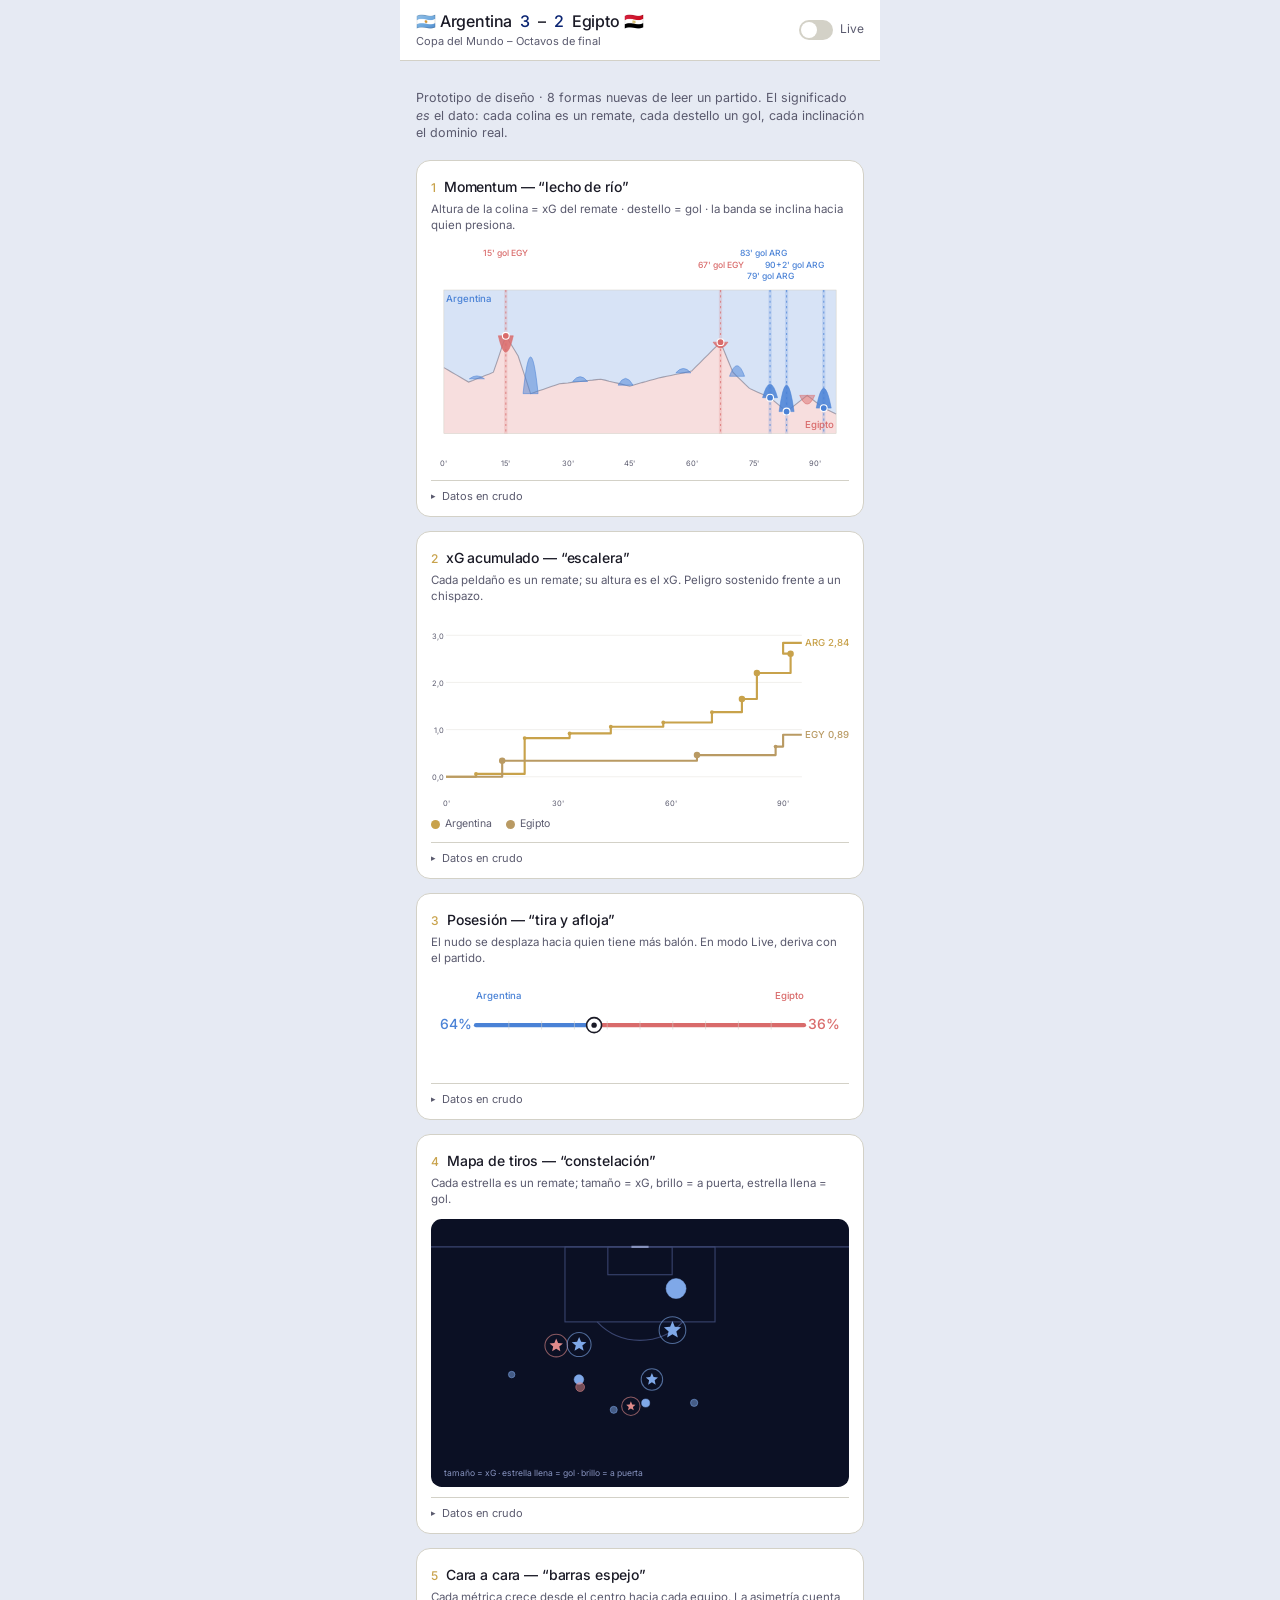
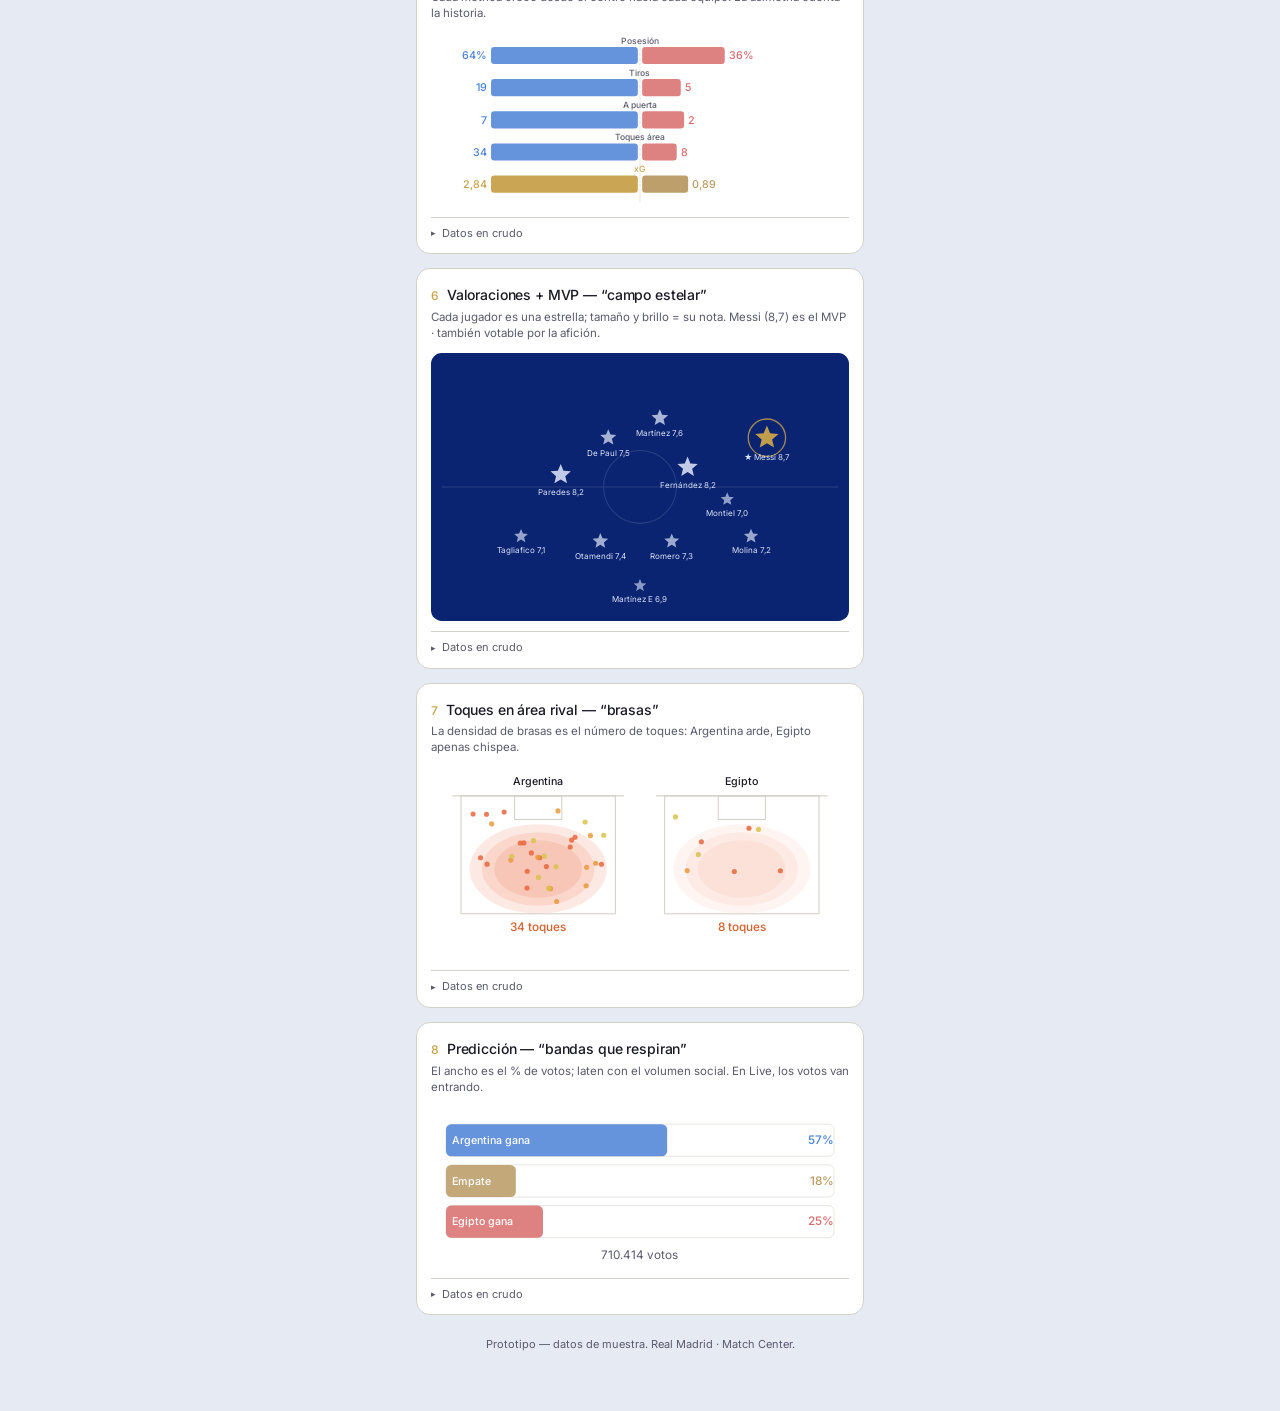
==== web/dataviz/index.html @ 9a07cca4 "Añade página de Data Visualizations del Match Center (prototipo) Nueva página autónoma (web/dataviz/" ====
<!DOCTYPE html>
<html lang="es">
<head>
<meta charset="UTF-8">
<meta name="viewport" content="width=device-width, initial-scale=1.0">
<title>Real Madrid · Match Center — Data Visualizations</title>

<!-- Clean geometric sans; falls back to the system stack if the font can't load.
     Two weights only (400 / 500) per the brand system. -->
<link rel="preconnect" href="https://fonts.googleapis.com">
<link rel="preconnect" href="https://fonts.gstatic.com" crossorigin>
<link href="https://fonts.googleapis.com/css2?family=Inter:wght@400;500&display=swap" rel="stylesheet">

<style>
/* ============================================================================
   BRAND SYSTEM  ·  Real Madrid Match Center — data-viz prototype
   Flat design: no gradients, no shadows, no glow. Hairline borders, whitespace.
   Every color also carries a size/position/label so color is never the only cue.
   ============================================================================ */
:root{
  /* --- club palette --- */
  --blue:      #0A2472;   /* primary club blue           */
  --gold:      #C8A24B;   /* gold accent                 */
  --gold-soft: #E0CFA0;   /* light gold / tan (away xG)  */

  /* home team = Argentina, standing in for "our team" (blue family) */
  --home:      #4A82D6;
  --home-soft: #7FA8E8;
  /* away team = Egypt (red family) */
  --away:      #D96B6B;
  --away-soft: #C94848;

  /* --- neutral surfaces (light) --- */
  --page:      #E6EAF3;
  --surface:   #EEF1F8;
  --surface-2: #FFFFFF;
  --border:    #D3D1C7;
  --ink:       #1A1A26;
  --muted:     #5A5A6E;

  --hair: 0.5px;                       /* hairline border weight */
  --radius: 14px;
  --font: 'Inter', -apple-system, BlinkMacSystemFont, 'Segoe UI', Roboto, Helvetica, Arial, sans-serif;
}

/* --- dark mode: keep the club-blue identity, invert surfaces --- */
@media (prefers-color-scheme: dark){
  :root{
    --page:      #070B18;
    --surface:   #0E1327;
    --surface-2: #141A30;
    --border:    #2A3252;
    --ink:       #EAECF4;
    --muted:     #9AA0B8;
    --home-soft: #7FA8E8;
    --away-soft: #E08A8A;
  }
}

*{ box-sizing:border-box; }
html,body{ margin:0; padding:0; }
body{
  background:var(--page);
  color:var(--ink);
  font-family:var(--font);
  font-weight:400;
  line-height:1.4;
  -webkit-font-smoothing:antialiased;
  text-rendering:optimizeLegibility;
}

/* Center the mobile column, cap width on desktop */
.wrap{
  max-width:480px;
  margin:0 auto;
  padding:0 0 48px;
  background:var(--page);
}

/* ---------------------------------------------------------------- header --- */
.appbar{
  position:sticky; top:0; z-index:50;
  background:var(--surface-2);
  border-bottom:var(--hair) solid var(--border);
  padding:10px 16px;
}
.appbar-row{ display:flex; align-items:center; justify-content:space-between; gap:12px; }
.score{
  font-weight:500; font-size:16px; letter-spacing:-0.01em;
  display:flex; align-items:center; gap:8px; white-space:nowrap;
}
.score .num{ color:var(--blue); }
@media (prefers-color-scheme: dark){ .score .num{ color:var(--home-soft); } }
.comp{ color:var(--muted); font-size:11px; margin-top:2px; }

/* Live toggle (tiny switch) */
.live{ display:flex; align-items:center; gap:7px; font-size:12px; color:var(--muted); cursor:pointer; user-select:none; }
.live input{ position:absolute; opacity:0; width:0; height:0; }
.switch{
  width:34px; height:20px; border-radius:20px;
  background:var(--border); position:relative; transition:background .18s ease; flex:0 0 auto;
}
.switch::after{
  content:""; position:absolute; top:2px; left:2px; width:16px; height:16px; border-radius:50%;
  background:var(--surface-2); transition:transform .18s ease;
}
.live input:checked + .switch{ background:var(--home); }
.live input:checked + .switch::after{ transform:translateX(14px); }
.live-dot{ width:6px; height:6px; border-radius:50%; background:var(--away-soft); opacity:0; transition:opacity .2s; }
body.is-live .live-dot{ opacity:1; animation:blink 1.1s steps(2,start) infinite; }
@keyframes blink{ 50%{ opacity:.25; } }

/* ----------------------------------------------------------------- cards --- */
.intro{ padding:16px 16px 4px; color:var(--muted); font-size:12.5px; }
.card{
  background:var(--surface-2);
  border:var(--hair) solid var(--border);
  border-radius:var(--radius);
  margin:14px 16px;
  padding:16px 14px 12px;
}
.card h2{
  font-size:14px; font-weight:500; margin:0; letter-spacing:-0.01em;
  display:flex; align-items:baseline; gap:8px;
}
.card h2 .idx{ color:var(--gold); font-weight:500; font-size:12px; }
.card .sub{ color:var(--muted); font-size:11.5px; margin:4px 0 12px; }
.card svg.viz{ display:block; width:100%; height:auto; }

/* raw-data disclosure */
details.raw{ margin-top:10px; border-top:var(--hair) solid var(--border); padding-top:8px; }
details.raw summary{
  cursor:pointer; font-size:11px; color:var(--muted); list-style:none; display:flex; align-items:center; gap:6px;
}
details.raw summary::-webkit-details-marker{ display:none; }
details.raw summary::before{ content:"▸"; font-size:9px; transition:transform .15s; }
details.raw[open] summary::before{ transform:rotate(90deg); }
details.raw table{ width:100%; border-collapse:collapse; margin-top:8px; font-size:11px; }
details.raw th, details.raw td{ text-align:left; padding:3px 6px; border-bottom:var(--hair) solid var(--border); }
details.raw th{ color:var(--muted); font-weight:500; }
details.raw td.n{ text-align:right; font-variant-numeric:tabular-nums; }

.legend{ display:flex; flex-wrap:wrap; gap:10px 14px; font-size:10.5px; color:var(--muted); margin-top:8px; }
.legend .k{ display:inline-flex; align-items:center; gap:5px; }
.dot{ width:9px; height:9px; border-radius:50%; display:inline-block; }
.foot{ text-align:center; color:var(--muted); font-size:11px; padding:8px 16px 0; }

/* svg text defaults */
text{ font-family:var(--font); }
</style>
</head>
<body>
<div class="wrap">

  <!-- ═══════════════════════════ STICKY HEADER ═══════════════════════════ -->
  <header class="appbar">
    <div class="appbar-row">
      <div>
        <div class="score">
          🇦🇷 Argentina <span class="num">3</span> – <span class="num">2</span> Egipto 🇪🇬
        </div>
        <div class="comp">Copa del Mundo – Octavos de final</div>
      </div>
      <label class="live" title="Simula el partido en directo">
        <span class="live-dot"></span>
        <input type="checkbox" id="liveToggle">
        <span class="switch"></span>
        Live
      </label>
    </div>
  </header>

  <p class="intro">
    Prototipo de diseño · 8 formas nuevas de leer un partido. El significado <em>es</em> el dato:
    cada colina es un remate, cada destello un gol, cada inclinación el dominio real.
  </p>

  <!-- The 8 cards are generated by JS so the raw-data tables stay in sync with the data. -->
  <main id="feed"></main>

  <p class="foot">Prototipo — datos de muestra. Real Madrid · Match Center.</p>
</div>

<script>
/* ============================================================================
   SAMPLE DATA — match Argentina 3–2 Egypt. Exact values from the brief.
   (This is a design prototype: nothing here is wired to a live feed.)
   ============================================================================ */
const MATCH = {
  home: { name: "Argentina", short: "ARG", color: "#4A82D6" },
  away: { name: "Egipto",    short: "EGY", color: "#D96B6B" },
  score: [3, 2],
  competition: "Copa del Mundo – Octavos de final",
  possession: [64, 36],
  shots: [19, 5],
  onTarget: [7, 2],
  boxTouches: [34, 8],
  xg: [2.84, 0.89],
  prediction: { home: 57, draw: 18, away: 25, totalVotes: 710414 },
  goals: [
    { min: 15, team: "away", xg: 0.34, scorer: "Yasser Ibrahim" },
    { min: 67, team: "away", xg: 0.12, scorer: "Mostafa Ziko" },
    { min: 79, team: "home", xg: 0.28, scorer: "Cristian Romero" },
    { min: 83, team: "home", xg: 0.55, scorer: "Lionel Messi" },
    { min: 92, team: "home", xg: 0.41, scorer: "Enzo Fernández" }
  ],
  shotsData: [
    { min: 8,  team: "home", xg: 0.06, onTarget: false, goal: false },
    { min: 15, team: "away", xg: 0.34, onTarget: true,  goal: true  },
    { min: 21, team: "home", xg: 0.76, onTarget: true,  goal: false }, // Messi missed penalty
    { min: 33, team: "home", xg: 0.10, onTarget: false, goal: false },
    { min: 44, team: "home", xg: 0.14, onTarget: true,  goal: false },
    { min: 58, team: "home", xg: 0.09, onTarget: false, goal: false },
    { min: 67, team: "away", xg: 0.12, onTarget: true,  goal: true  },
    { min: 71, team: "home", xg: 0.22, onTarget: true,  goal: false },
    { min: 79, team: "home", xg: 0.28, onTarget: true,  goal: true  },
    { min: 83, team: "home", xg: 0.55, onTarget: true,  goal: true  },
    { min: 88, team: "away", xg: 0.18, onTarget: false, goal: false },
    { min: 92, team: "home", xg: 0.41, onTarget: true,  goal: true  }
  ],
  lineup: [
    { name: "Messi",      rating: 8.7, x: 0.82, y: 0.30, motm: true },
    { name: "Fernández",  rating: 8.2, x: 0.62, y: 0.42 },
    { name: "Paredes",    rating: 8.2, x: 0.30, y: 0.45 },
    { name: "Martínez",   rating: 7.6, x: 0.55, y: 0.22 },
    { name: "De Paul",    rating: 7.5, x: 0.42, y: 0.30 },
    { name: "Otamendi",   rating: 7.4, x: 0.40, y: 0.72 },
    { name: "Molina",     rating: 7.2, x: 0.78, y: 0.70 },
    { name: "Tagliafico", rating: 7.1, x: 0.20, y: 0.70 },
    { name: "Romero",     rating: 7.3, x: 0.58, y: 0.72 },
    { name: "Montiel",    rating: 7.0, x: 0.72, y: 0.55 },
    { name: "Martínez E", rating: 6.9, x: 0.50, y: 0.90 }
  ]
};

/* Full-match end minute (incl. stoppage). 90+2' goal lives at 92. */
const T_END = 95;

/* ============================================================================
   TINY HELPERS
   ============================================================================ */
const SVGNS = "http://www.w3.org/2000/svg";
/** create an SVG element with attributes */
function el(tag, attrs = {}, kids = []){
  const n = document.createElementNS(SVGNS, tag);
  for (const k in attrs) if (attrs[k] != null) n.setAttribute(k, attrs[k]);
  (Array.isArray(kids) ? kids : [kids]).forEach(c => c && n.appendChild(typeof c === "string" ? document.createTextNode(c) : c));
  return n;
}
/** deterministic PRNG (mulberry32) so stippling / scatter is stable across renders */
function rng(seed){ return function(){ seed|=0; seed=seed+0x6D2B79F5|0; let t=Math.imul(seed^seed>>>15,1|seed); t=t+Math.imul(t^t>>>7,61|t)^t; return ((t^t>>>14)>>>0)/4294967296; }; }
const clamp = (v,a,b)=>Math.max(a,Math.min(b,v));
const lerp  = (a,b,t)=>a+(b-a)*t;
/** goal-minute label: 92 -> "90+2'" */
function minLabel(m){ return m>90 ? `90+${m-90}'` : `${m}'`; }
const fmtInt = n => n.toLocaleString('es-ES');
const es = n => String(n).replace('.', ','); // Spanish decimal comma

/** build a <details> raw-data block from rows [[label,value],...] or a full table */
function rawTable(cols, rows){
  const d = document.createElement('details'); d.className='raw';
  const s = document.createElement('summary'); s.textContent='Datos en crudo'; d.appendChild(s);
  const t = document.createElement('table');
  if (cols){
    const thead=document.createElement('thead'); const tr=document.createElement('tr');
    cols.forEach((c,i)=>{ const th=document.createElement('th'); th.textContent=c; if(i>0)th.style.textAlign='right'; tr.appendChild(th); });
    thead.appendChild(tr); t.appendChild(thead);
  }
  const tb=document.createElement('tbody');
  rows.forEach(r=>{ const tr=document.createElement('tr');
    r.forEach((cell,i)=>{ const td=document.createElement('td'); td.textContent=cell; if(i>0)td.className='n'; tr.appendChild(td); });
    tb.appendChild(tr);
  });
  t.appendChild(tb); d.appendChild(t); return d;
}

/** scaffold a card with title, subtitle, an SVG mount point, extras, and raw data */
function card(idx, title, subtitle){
  const c = document.createElement('section'); c.className='card';
  const h = document.createElement('h2');
  h.innerHTML = `<span class="idx">${idx}</span> ${title}`;
  const sub = document.createElement('div'); sub.className='sub'; sub.textContent = subtitle;
  c.appendChild(h); c.appendChild(sub);
  return c;
}
/* theme-aware ink for SVG text (resolved once at render) */
function css(v){ return getComputedStyle(document.documentElement).getPropertyValue(v).trim(); }

/* ============================================================================
   MOMENTUM MODEL — a per-minute momentum value in [-1,1].
   +1 = total home (ARG) dominance, -1 = total away (EGY) dominance.
   Control points are hand-authored to match the story of the events:
   ARG press early, EGY snatch a goal at 15', ARG win a pen (21') & surge late.
   The number IS the meaning: the frontier tilts by exactly this value.
   ============================================================================ */
const MOMENTUM = [
  [0,0.10],[6,0.35],[12,0.18],[15,-0.45],[18,-0.10],[21,0.55],[28,0.38],
  [38,0.30],[45,0.42],[52,0.28],[60,0.16],[67,-0.34],[70,0.18],[74,0.46],
  [79,0.62],[83,0.86],[88,0.58],[92,0.80],[95,0.90]
];
function momentumAt(m){
  if (m<=MOMENTUM[0][0]) return MOMENTUM[0][1];
  for (let i=1;i<MOMENTUM.length;i++){
    const [x1,y1]=MOMENTUM[i], [x0,y0]=MOMENTUM[i-1];
    if (m<=x1) return lerp(y0,y1,(m-x0)/(x1-x0));
  }
  return MOMENTUM[MOMENTUM.length-1][1];
}
/* Possession share (home %) over time — oscillates around the final 64%. */
function possHomeAt(m){ return clamp(58 + 6*Math.sin(m/13) + (m/95)*4, 30, 78); }

/* ============================================================================
   1 · MOMENTUM — "riverbed"  (HERO)
   A band over 90'. Central frontier tilts to the dominant team. Hills = shots
   (height ∝ xG). Goals = full-height flash + dashed line + label.
   `upto` clips the drawing for Live mode (progressive left→right reveal).
   ============================================================================ */
function vizMomentum(upto = T_END){
  const W=390, H=210, padL=12, padR=12, top=42, bot=176, mid=(top+bot)/2, amp=54;
  const x = m => padL + (m/T_END)*(W-padL-padR);
  const fy = m => mid + momentumAt(m)*amp;            // home + → frontier lower → more blue above

  const svg = el('svg',{class:'viz', viewBox:`0 0 ${W} ${H}`, role:'img',
    'aria-labelledby':'m1t m1d'});
  svg.appendChild(el('title',{id:'m1t'},'Momentum del partido tipo lecho de río'));
  svg.appendChild(el('desc',{id:'m1d'},'Banda de 90 minutos; la frontera central se inclina hacia el equipo que domina cada minuto, las colinas son remates y los destellos son goles.'));

  // sample the frontier every minute up to `upto`
  const step=1, pts=[];
  for (let m=0;m<=upto;m+=step) pts.push([x(m),fy(m)]);
  if (pts.length<2) pts.push([x(0),fy(0)]);
  const line = pts.map(p=>`${p[0].toFixed(1)},${p[1].toFixed(1)}`).join(' ');

  // blue (home) fills from top down to the frontier; red (away) from frontier to bottom
  svg.appendChild(el('polygon',{points:`${padL},${top} ${line} ${pts[pts.length-1][0]},${top}`,
    fill:MATCH.home.color, 'fill-opacity':0.22}));
  svg.appendChild(el('polygon',{points:`${padL},${bot} ${line} ${pts[pts.length-1][0]},${bot}`,
    fill:MATCH.away.color, 'fill-opacity':0.22}));
  // the frontier itself
  svg.appendChild(el('polyline',{points:line, fill:'none', stroke:css('--muted'),
    'stroke-width':1, 'stroke-opacity':0.5}));
  // band frame
  svg.appendChild(el('rect',{x:padL,y:top,width:W-padL-padR,height:bot-top,fill:'none',
    stroke:css('--border'),'stroke-width':0.5}));

  // hills = shots (height ∝ xG). Home rise up (blue), away dip down (red).
  MATCH.shotsData.forEach(s=>{
    if (s.min>upto) return;
    const cx=x(s.min), base=fy(s.min), h=s.xg*90, w=7;
    const up = s.team==='home';
    const tipY = up ? base-h : base+h;
    const col = up ? MATCH.home.color : MATCH.away.color;
    svg.appendChild(el('path',{d:`M ${cx-w} ${base} Q ${cx} ${tipY} ${cx+w} ${base} Z`,
      fill:col, 'fill-opacity':s.goal?0.85:0.5, stroke:col, 'stroke-width':0.5}));
  });

  // goals = full-height flash + dashed vertical line + marker + label
  MATCH.goals.forEach((g,i)=>{
    if (g.min>upto) return;
    const cx=x(g.min), col = g.team==='home'?MATCH.home.color:MATCH.away.color;
    const short = g.team==='home'?MATCH.home.short:MATCH.away.short;
    svg.appendChild(el('line',{x1:cx,y1:top,x2:cx,y2:bot,stroke:col,'stroke-width':1,
      'stroke-dasharray':'2 3','stroke-opacity':0.7}));
    svg.appendChild(el('rect',{x:cx-1.5,y:top,width:3,height:bot-top,fill:col,'fill-opacity':0.18}));
    svg.appendChild(el('circle',{cx,cy:fy(g.min),r:3.2,fill:col,stroke:css('--surface-2'),'stroke-width':1}));
    // stagger labels across 3 rows above the band so clustered goals don't collide
    const ly = 10 + (i%3)*11;
    const anchor = cx>W-70 ? 'end' : (cx<44?'start':'middle');
    svg.appendChild(el('text',{x:cx, y:ly, 'text-anchor':anchor, 'font-size':8,
      fill:col, 'font-weight':500}, `${minLabel(g.min)} gol ${short}`));
  });

  // team name anchors: blue top-left, red bottom-right
  svg.appendChild(el('text',{x:padL+2,y:top+11,'font-size':9,'font-weight':500,fill:MATCH.home.color},'Argentina'));
  svg.appendChild(el('text',{x:W-padR-2,y:bot-5,'text-anchor':'end','font-size':9,'font-weight':500,fill:MATCH.away.color},'Egipto'));
  // minute ticks
  [0,15,30,45,60,75,90].forEach(m=>{
    svg.appendChild(el('text',{x:x(m),y:H-4,'text-anchor':'middle','font-size':7,fill:css('--muted')},`${m}'`));
  });
  return svg;
}

/* ============================================================================
   2 · xG ACUMULADO — "staircase"
   Each shot raises a step ∝ its xG. One line per team. Ends at the official
   totals (2.84 / 0.89) — the representative shot list is a subset, so a final
   riser closes the gap to the true total, direct-labelled at the right end.
   ============================================================================ */
function vizStaircase(){
  const W=390,H=180,padL=14,padR=44,top=18,bot=150;
  const xgMax=3.0;
  const x=m=>padL+(m/T_END)*(W-padL-padR);
  const y=v=>bot-(v/xgMax)*(bot-top);

  const svg=el('svg',{class:'viz',viewBox:`0 0 ${W} ${H}`,role:'img','aria-labelledby':'m2t m2d'});
  svg.appendChild(el('title',{id:'m2t'},'xG acumulado por equipo'));
  svg.appendChild(el('desc',{id:'m2d'},'Gráfico de escalones: cada remate sube un peldaño proporcional a su xG hasta los totales finales.'));

  // gridlines
  [0,1,2,3].forEach(v=>{
    svg.appendChild(el('line',{x1:padL,y1:y(v),x2:W-padR,y2:y(v),stroke:css('--border'),'stroke-width':0.5,'stroke-opacity':0.6}));
    svg.appendChild(el('text',{x:padL-2,y:y(v)+3,'text-anchor':'end','font-size':7,fill:css('--muted')},es(v.toFixed(1))));
  });

  function build(team, color, total, labelShort){
    const shots=MATCH.shotsData.filter(s=>s.team===team).sort((a,b)=>a.min-b.min);
    let cum=0, d=`M ${x(0)} ${y(0)}`;
    shots.forEach(s=>{ d+=` L ${x(s.min)} ${y(cum)}`; cum+=s.xg; d+=` L ${x(s.min)} ${y(cum)}`; });
    // close the gap to the official total (remaining shots not in the sample)
    d+=` L ${x(90)} ${y(cum)}`;
    if (total>cum) d+=` L ${x(90)} ${y(total)}`;
    d+=` L ${x(T_END)} ${y(total)}`;
    svg.appendChild(el('path',{d,fill:'none',stroke:color,'stroke-width':2,'stroke-linejoin':'round'}));
    // shot dots
    let c2=0; shots.forEach(s=>{ c2+=s.xg; svg.appendChild(el('circle',{cx:x(s.min),cy:y(c2),r:s.goal?3:1.8,fill:color})); });
    // direct end label
    svg.appendChild(el('text',{x:W-padR+3,y:y(total)+3,'font-size':9,'font-weight':500,fill:color},
      `${labelShort} ${es(total.toFixed(2))}`));
  }
  build('home','#C8A24B',MATCH.xg[0],MATCH.home.short); // gold
  build('away','#B99A63',MATCH.xg[1],MATCH.away.short);            // tan / light gold

  [0,30,60,90].forEach(m=>svg.appendChild(el('text',{x:x(m),y:H-3,'text-anchor':'middle','font-size':7,fill:css('--muted')},`${m}'`)));
  return svg;
}

/* ============================================================================
   3 · POSESIÓN — "tug of war"
   One rope, one central knot. Knot fraction from the ARG (left) end = away% —
   so ARG's larger share pulls the knot toward ARG. `frac` overridable for Live.
   ============================================================================ */
function vizTug(frac){
  const W=390,H=88,padL=42,padR=42,y=44,L=padL,R=W-padR,len=R-L;
  const awayShare = frac!=null ? frac : MATCH.possession[1]/100; // knot pos from left
  const homePct = frac!=null ? Math.round((1-frac)*100) : MATCH.possession[0];
  const awayPct = 100-homePct;
  const kx = L + len*awayShare;

  const svg=el('svg',{class:'viz',viewBox:`0 0 ${W} ${H}`,role:'img','aria-labelledby':'m3t m3d'});
  svg.appendChild(el('title',{id:'m3t'},'Posesión tipo tira y afloja'));
  svg.appendChild(el('desc',{id:'m3d'},'Una cuerda con un nudo central; la posición del nudo codifica el reparto de posesión.'));

  // rope halves colored by team
  svg.appendChild(el('line',{x1:L,y1:y,x2:kx,y2:y,stroke:MATCH.home.color,'stroke-width':4,'stroke-linecap':'round'}));
  svg.appendChild(el('line',{x1:kx,y1:y,x2:R,y2:y,stroke:MATCH.away.color,'stroke-width':4,'stroke-linecap':'round'}));
  // ticks
  for(let i=1;i<10;i++){ const tx=L+len*i/10; svg.appendChild(el('line',{x1:tx,y1:y-4,x2:tx,y2:y+4,stroke:css('--border'),'stroke-width':0.5})); }
  // knot
  svg.appendChild(el('circle',{class:'knot',cx:kx,cy:y,r:7,fill:css('--surface-2'),stroke:css('--ink'),'stroke-width':1.5}));
  svg.appendChild(el('circle',{cx:kx,cy:y,r:2.5,fill:css('--ink')}));
  // end labels
  svg.appendChild(el('text',{x:L-4,y:y+4,'text-anchor':'end','font-size':13,'font-weight':500,fill:MATCH.home.color,class:'pctH'},`${homePct}%`));
  svg.appendChild(el('text',{x:R+4,y:y+4,'font-size':13,'font-weight':500,fill:MATCH.away.color,class:'pctA'},`${awayPct}%`));
  svg.appendChild(el('text',{x:L,y:20,'font-size':9,fill:MATCH.home.color,'font-weight':500},'Argentina'));
  svg.appendChild(el('text',{x:R,y:20,'text-anchor':'end','font-size':9,fill:MATCH.away.color,'font-weight':500},'Egipto'));
  return svg;
}

/* ============================================================================
   4 · MAPA DE TIROS — "constellation"
   Half-pitch dark field. Each shot = a star; size ∝ xG, opacity ∝ on-target,
   goal = filled bright star + ring. Two colors for two teams.
   NOTE: shotsData carries no pitch coords, so positions are synthesized
   deterministically — higher xG sits nearer the goal (assumption, see report).
   ============================================================================ */
function vizConstellation(){
  const W=390,H=250,cx=W/2,goalY=26;
  const field='#0B1024';
  const svg=el('svg',{class:'viz',viewBox:`0 0 ${W} ${H}`,role:'img','aria-labelledby':'m4t m4d'});
  svg.appendChild(el('title',{id:'m4t'},'Mapa de tiros tipo constelación'));
  svg.appendChild(el('desc',{id:'m4d'},'Tercio de ataque como campo oscuro; cada estrella es un remate, el tamaño es su xG y las estrellas llenas son goles.'));

  svg.appendChild(el('rect',{x:0,y:0,width:W,height:H,rx:10,fill:field}));
  // pitch markings (goal line, box, penalty arc)
  const mk={stroke:'#3A4570','stroke-width':1,fill:'none'};
  svg.appendChild(el('line',{x1:0,y1:goalY,x2:W,y2:goalY,...mk}));
  svg.appendChild(el('rect',{x:cx-70,y:goalY,width:140,height:70,...mk}));
  svg.appendChild(el('rect',{x:cx-30,y:goalY,width:60,height:26,...mk}));
  svg.appendChild(el('path',{d:`M ${cx-40} ${goalY+70} A 55 55 0 0 0 ${cx+40} ${goalY+70}`,...mk}));
  svg.appendChild(el('line',{x1:cx-8,y1:goalY,x2:cx+8,y2:goalY,stroke:'#8894C0','stroke-width':2})); // goal

  const r=rng(7);
  MATCH.shotsData.forEach(s=>{
    // higher xG → closer to goal & more central
    const dist = lerp(190,44, clamp(s.xg,0,0.8)/0.8);
    const ang  = (r()-0.5)*1.5;              // spread across the arc
    const px = clamp(cx + Math.sin(ang)*dist, 20, W-20);
    const py = clamp(goalY + Math.cos(ang)*dist*0.85 + 6, goalY+6, H-24);
    const col = s.team==='home'?'#7FA8E8':'#E08A8A';
    const size = 2.5 + s.xg*9;
    const op = s.onTarget?1:0.5;
    if (s.goal){
      svg.appendChild(el('circle',{cx:px,cy:py,r:size+5,fill:'none',stroke:col,'stroke-width':1,'stroke-opacity':0.6}));
      svg.appendChild(star(px,py,size+1,col,1));
    } else {
      svg.appendChild(el('circle',{cx:px,cy:py,r:size,fill:col,'fill-opacity':op,stroke:col,'stroke-width':0.5}));
    }
  });

  // legend (in-field)
  svg.appendChild(el('text',{x:12,y:H-10,'font-size':8,fill:'#8894C0'},'tamaño = xG · estrella llena = gol · brillo = a puerta'));
  return svg;
  function star(cx,cy,rad,fill,op){
    let d=''; for(let i=0;i<10;i++){ const rr=i%2?rad*0.45:rad; const a=Math.PI/5*i-Math.PI/2; d+=(i?'L':'M')+(cx+Math.cos(a)*rr).toFixed(1)+' '+(cy+Math.sin(a)*rr).toFixed(1)+' '; }
    return el('path',{d:d+'Z',fill,'fill-opacity':op});
  }
}

/* ============================================================================
   5 · CARA A CARA — "mirror bars"  (ANCHOR)
   Central axis; each metric grows from the center to each side. Bars scaled by
   the row max so the asymmetry alone tells the story; numbers direct-labelled.
   xG row highlighted in gold.
   ============================================================================ */
function vizMirror(){
  const rows=[
    {label:'Posesión',   h:MATCH.possession[0], a:MATCH.possession[1], suf:'%'},
    {label:'Tiros',      h:MATCH.shots[0],      a:MATCH.shots[1]},
    {label:'A puerta',   h:MATCH.onTarget[0],   a:MATCH.onTarget[1]},
    {label:'Toques área',h:MATCH.boxTouches[0], a:MATCH.boxTouches[1]},
    {label:'xG',         h:MATCH.xg[0],         a:MATCH.xg[1], gold:true, dec:true},
  ];
  const W=390,rowH=30,padT=6,H=padT+rows.length*rowH+6,cx=W/2,maxBar=(W/2)-58,gap=2;
  const svg=el('svg',{class:'viz',viewBox:`0 0 ${W} ${H}`,role:'img','aria-labelledby':'m5t m5d'});
  svg.appendChild(el('title',{id:'m5t'},'Estadísticas cara a cara en barras espejo'));
  svg.appendChild(el('desc',{id:'m5d'},'Eje central; cada métrica crece hacia el lado de cada equipo, con los números etiquetados en cada extremo.'));

  rows.forEach((row,i)=>{
    const yc=padT+i*rowH+rowH/2;
    const max=Math.max(row.h,row.a);
    const hw=(row.h/max)*maxBar, aw=(row.a/max)*maxBar;
    const hCol=row.gold?'#C8A24B':MATCH.home.color;
    const aCol=row.gold?'#B99A63':MATCH.away.color;
    // bars
    svg.appendChild(el('rect',{x:cx-gap-hw,y:yc-8,width:hw,height:16,rx:3,fill:hCol,'fill-opacity':row.gold?0.95:0.85}));
    svg.appendChild(el('rect',{x:cx+gap,y:yc-8,width:aw,height:16,rx:3,fill:aCol,'fill-opacity':row.gold?0.95:0.85}));
    // metric label centered above axis
    svg.appendChild(el('text',{x:cx,y:yc-11,'text-anchor':'middle','font-size':8,fill:row.gold?'#C8A24B':css('--muted'),'font-weight':500},row.label));
    // value labels at bar ends
    const hv=row.dec?es(row.h.toFixed(2)):row.h+(row.suf||'');
    const av=row.dec?es(row.a.toFixed(2)):row.a+(row.suf||'');
    svg.appendChild(el('text',{x:cx-gap-hw-4,y:yc+3.5,'text-anchor':'end','font-size':10,'font-weight':500,fill:hCol},hv));
    svg.appendChild(el('text',{x:cx+gap+aw+4,y:yc+3.5,'font-size':10,'font-weight':500,fill:aCol},av));
  });
  // central axis
  svg.appendChild(el('line',{x1:cx,y1:padT,x2:cx,y2:H-4,stroke:css('--border'),'stroke-width':0.5}));
  return svg;
}

/* ============================================================================
   6 · VALORACIONES + MOTM — "starfield"
   Club-blue pitch (halfway line + centre circle). Starting XI at formation
   coords; star size/brightness ∝ rating. MOTM = biggest, brightest star + ring + ★.
   Coord assumption: x=0..1 left→right, y=0 attack (top) → 1 own goal (bottom).
   Tap a star → console.log (stub for "open player detail").
   ============================================================================ */
function vizStarfield(){
  const W=390,H=250,pad=10,field='#0A2472';
  const px=v=>pad+v*(W-2*pad);
  const py=v=>pad+v*(H-2*pad);
  const svg=el('svg',{class:'viz',viewBox:`0 0 ${W} ${H}`,role:'img','aria-labelledby':'m6t m6d'});
  svg.appendChild(el('title',{id:'m6t'},'Valoraciones de jugadores tipo campo estelar'));
  svg.appendChild(el('desc',{id:'m6d'},'Campo azul con el once inicial; cada jugador es una estrella cuyo tamaño y brillo son su nota. El MVP es la estrella mayor con anillo.'));

  svg.appendChild(el('rect',{x:0,y:0,width:W,height:H,rx:10,fill:field}));
  svg.appendChild(el('line',{x1:pad,y1:H/2,x2:W-pad,y2:H/2,stroke:'#2A3F82','stroke-width':1}));
  svg.appendChild(el('circle',{cx:W/2,cy:H/2,r:34,fill:'none',stroke:'#2A3F82','stroke-width':1}));

  MATCH.lineup.forEach(p=>{
    const x=px(p.x), y=py(p.y);
    const t=clamp((p.rating-6.5)/2.4,0,1);       // 6.5→8.9 mapped to 0..1
    const size=5+t*7, op=0.55+t*0.45;
    const col=p.motm?'#C8A24B':'#DCE4F7';
    const g=el('g',{style:'cursor:pointer'});
    g.addEventListener('click',()=>console.log('open player detail:',p.name,p.rating));
    if(p.motm) g.appendChild(el('circle',{cx:x,cy:y,r:size+6,fill:'none',stroke:'#C8A24B','stroke-width':1.2,'stroke-opacity':0.8}));
    g.appendChild(star(x,y,size,col,op));
    // label: surname + rating
    g.appendChild(el('text',{x,y:y+size+9,'text-anchor':'middle','font-size':7.5,fill:'#DCE4F7'},
      `${p.motm?'★ ':''}${p.name} ${es(p.rating.toFixed(1))}`));
    svg.appendChild(g);
  });
  return svg;
  function star(cx,cy,rad,fill,op){
    let d=''; for(let i=0;i<10;i++){ const rr=i%2?rad*0.45:rad; const a=Math.PI/5*i-Math.PI/2; d+=(i?'L':'M')+(cx+Math.cos(a)*rr).toFixed(1)+' '+(cy+Math.sin(a)*rr).toFixed(1)+' '; }
    return el('path',{d:d+'Z',fill,'fill-opacity':op});
  }
}

/* ============================================================================
   7 · TOQUES EN ÁREA RIVAL — "embers / heat"
   Two penalty boxes side by side. Touch count = density of stippled warm dots
   (+ soft warm blobs for the hot one). ARG 34 = glowing, EGY 8 = sparse.
   Not a raster blur — real dots, one cluster per count band.
   ============================================================================ */
function vizEmbers(){
  const W=390,H=180;
  const svg=el('svg',{class:'viz',viewBox:`0 0 ${W} ${H}`,role:'img','aria-labelledby':'m7t m7d'});
  svg.appendChild(el('title',{id:'m7t'},'Toques en el área rival tipo brasas'));
  svg.appendChild(el('desc',{id:'m7d'},'Dos áreas de penalti; la densidad de puntos cálidos codifica los toques: Argentina caliente, Egipto disperso.'));

  drawBox(20,'Argentina',MATCH.boxTouches[0],11);
  drawBox(210,'Egipto',MATCH.boxTouches[1],22);
  return svg;

  function drawBox(ox,label,count,seed){
    const bw=160,bh=110,oy=26;
    const g=el('g');
    // glow underlay ∝ count (layered translucent warm shapes — not a blur filter)
    const heat=clamp(count/34,0,1);
    for(let i=0;i<3;i++){
      g.appendChild(el('ellipse',{cx:ox+bw/2,cy:oy+bh*0.62,rx:bw*0.4*(1-i*0.18),ry:bh*0.38*(1-i*0.18),
        fill:'#E8663C','fill-opacity':(0.05+0.09*heat)}));
    }
    // penalty box outline
    const mk={fill:'none',stroke:css('--border'),'stroke-width':1};
    g.appendChild(el('line',{x1:ox,y1:oy,x2:ox+bw,y2:oy,...mk}));                 // goal line
    g.appendChild(el('rect',{x:ox+8,y:oy,width:bw-16,height:bh,...mk}));
    g.appendChild(el('rect',{x:ox+bw/2-22,y:oy,width:44,height:22,...mk}));
    // stippled touches — density IS the count
    const r=rng(seed);
    for(let i=0;i<count;i++){
      const rx=ox+16+r()*(bw-32);
      const ry=oy+10+r()*(bh-20);
      const t=r();
      const col = t>0.55?'#E8663C':(t>0.25?'#E89A3C':'#D9C24B');
      g.appendChild(el('circle',{cx:rx,cy:ry,r:2.4,fill:col,'fill-opacity':0.85}));
    }
    g.appendChild(el('text',{x:ox+bw/2,y:16,'text-anchor':'middle','font-size':10,'font-weight':500,fill:css('--ink')},label));
    g.appendChild(el('text',{x:ox+bw/2,y:oy+bh+16,'text-anchor':'middle','font-size':11,'font-weight':500,fill:'#D2622F'},`${count} toques`));
    svg.appendChild(g);
  }
}

/* ============================================================================
   8 · PREDICCIÓN / ENCUESTA — "breathing bands"
   Three bands (ARG 57 / Empate 18 / EGY 25). Widths ∝ %. Bands "breathe"
   (CSS pulse) to convey live social volume. Live mode nudges the % + vote count.
   ============================================================================ */
let PRED = {...MATCH.prediction};
function vizBreathing(){
  const W=390,H=150,pad=14,barW=W-2*pad,y0=16,bh=30,gap=8;
  const bands=[
    {k:'home', label:`${MATCH.home.name} gana`, col:MATCH.home.color},
    {k:'draw', label:'Empate', col:'#B99A63'},
    {k:'away', label:`${MATCH.away.name} gana`, col:MATCH.away.color},
  ];
  const svg=el('svg',{class:'viz',viewBox:`0 0 ${W} ${H}`,role:'img','aria-labelledby':'m8t m8d',id:'breathSvg'});
  svg.appendChild(el('title',{id:'m8t'},'Predicción de la afición en bandas que respiran'));
  svg.appendChild(el('desc',{id:'m8d'},'Tres bandas cuyo ancho es el porcentaje de votos; laten suavemente para transmitir el volumen social en directo.'));

  bands.forEach((b,i)=>{
    const y=y0+i*(bh+gap);
    const w=(PRED[b.k]/100)*barW;
    const rect=el('rect',{x:pad,y,width:w,height:bh,rx:5,fill:b.col,'fill-opacity':0.85,
      class:'breathe', 'data-k':b.k, style:`animation-delay:${i*0.4}s;transform-origin:${pad}px ${y+bh/2}px`});
    svg.appendChild(el('rect',{x:pad,y,width:barW,height:bh,rx:5,fill:'none',stroke:css('--border'),'stroke-width':0.5}));
    svg.appendChild(rect);
    svg.appendChild(el('text',{x:pad+6,y:y+bh/2+3.5,'font-size':10,'font-weight':500,fill:'#fff'},b.label));
    svg.appendChild(el('text',{x:pad+barW,y:y+bh/2+3.5,'text-anchor':'end','font-size':11,'font-weight':500,fill:b.col,class:'pctLbl','data-k':b.k},`${PRED[b.k]}%`));
  });
  // pulsing total-votes number
  svg.appendChild(el('text',{x:W/2,y:H-8,'text-anchor':'middle','font-size':11,fill:css('--muted'),id:'voteCount',class:'breathe'},
    `${fmtInt(PRED.totalVotes)} votos`));
  return svg;
}

/* ============================================================================
   BUILD THE FEED
   ============================================================================ */
const feed=document.getElementById('feed');
const cards={}; // keep references for Live-mode re-render

function mount(idx,title,sub,vizFn,rawFn,extras){
  const c=card(idx,title,sub);
  const holder=document.createElement('div'); holder.dataset.viz=idx;
  holder.appendChild(vizFn());
  c.appendChild(holder);
  if(extras) c.appendChild(extras);
  c.appendChild(rawFn());
  feed.appendChild(c);
  cards[idx]={holder,vizFn};
  return holder;
}

/* legend helper */
function legend(items){
  const d=document.createElement('div'); d.className='legend';
  items.forEach(([col,txt])=>{ const k=document.createElement('span'); k.className='k';
    const dot=document.createElement('span'); dot.className='dot'; dot.style.background=col;
    k.appendChild(dot); k.appendChild(document.createTextNode(txt)); d.appendChild(k); });
  return d;
}

// 1 — Momentum (hero)
mount('1','Momentum — “lecho de río”',
  'Altura de la colina = xG del remate · destello = gol · la banda se inclina hacia quien presiona.',
  ()=>vizMomentum(),
  ()=>rawTable(['Min','Equipo','xG','A puerta','Gol'],
    MATCH.shotsData.map(s=>[minLabel(s.min),s.team==='home'?'ARG':'EGY',es(s.xg.toFixed(2)),s.onTarget?'sí':'no',s.goal?'sí':'no'])));

// 2 — xG staircase
mount('2','xG acumulado — “escalera”',
  'Cada peldaño es un remate; su altura es el xG. Peligro sostenido frente a un chispazo.',
  ()=>vizStaircase(),
  ()=>rawTable(['Equipo','xG total'],[['Argentina',es(MATCH.xg[0].toFixed(2))],['Egipto',es(MATCH.xg[1].toFixed(2))]]),
  legend([['#C8A24B','Argentina'],['#B99A63','Egipto']]));

// 3 — Possession tug of war
mount('3','Posesión — “tira y afloja”',
  'El nudo se desplaza hacia quien tiene más balón. En modo Live, deriva con el partido.',
  ()=>vizTug(),
  ()=>rawTable(['Equipo','Posesión'],[['Argentina',MATCH.possession[0]+'%'],['Egipto',MATCH.possession[1]+'%']]));

// 4 — Constellation shot map
mount('4','Mapa de tiros — “constelación”',
  'Cada estrella es un remate; tamaño = xG, brillo = a puerta, estrella llena = gol.',
  ()=>vizConstellation(),
  ()=>rawTable(['Min','Equipo','xG','A puerta','Gol'],
    MATCH.shotsData.map(s=>[minLabel(s.min),s.team==='home'?'ARG':'EGY',es(s.xg.toFixed(2)),s.onTarget?'sí':'no',s.goal?'sí':'no'])));

// 5 — Mirror bars (anchor)
mount('5','Cara a cara — “barras espejo”',
  'Cada métrica crece desde el centro hacia cada equipo. La asimetría cuenta la historia.',
  ()=>vizMirror(),
  ()=>rawTable(['Métrica','ARG','EGY'],[
    ['Posesión',MATCH.possession[0]+'%',MATCH.possession[1]+'%'],
    ['Tiros',MATCH.shots[0],MATCH.shots[1]],
    ['A puerta',MATCH.onTarget[0],MATCH.onTarget[1]],
    ['Toques área rival',MATCH.boxTouches[0],MATCH.boxTouches[1]],
    ['xG',es(MATCH.xg[0].toFixed(2)),es(MATCH.xg[1].toFixed(2))],
  ]));

// 6 — Starfield ratings + MOTM
mount('6','Valoraciones + MVP — “campo estelar”',
  'Cada jugador es una estrella; tamaño y brillo = su nota. Messi (8,7) es el MVP · también votable por la afición.',
  ()=>vizStarfield(),
  ()=>rawTable(['Jugador','Nota'],MATCH.lineup.slice().sort((a,b)=>b.rating-a.rating).map(p=>[p.name+(p.motm?' ★':''),es(p.rating.toFixed(1))])));

// 7 — Embers heat
mount('7','Toques en área rival — “brasas”',
  'La densidad de brasas es el número de toques: Argentina arde, Egipto apenas chispea.',
  ()=>vizEmbers(),
  ()=>rawTable(['Equipo','Toques en área rival'],[['Argentina',MATCH.boxTouches[0]],['Egipto',MATCH.boxTouches[1]]]));

// 8 — Breathing prediction
mount('8','Predicción — “bandas que respiran”',
  'El ancho es el % de votos; laten con el volumen social. En Live, los votos van entrando.',
  ()=>vizBreathing(),
  ()=>rawTable(['Resultado','Votos'],[
    ['Argentina gana',MATCH.prediction.home+'%'],
    ['Empate',MATCH.prediction.draw+'%'],
    ['Egipto gana',MATCH.prediction.away+'%'],
    ['Total votos',fmtInt(MATCH.prediction.totalVotes)],
  ]));

/* ============================================================================
   LIVE MODE — steps a clock through the timeline and re-renders the
   time-based visualizations: #1 momentum, #3 possession, #8 prediction.
   A gentle CSS "breathe" runs on #8 regardless of Live.
   ============================================================================ */
const liveToggle=document.getElementById('liveToggle');
let timer=null, liveMin=0, voteTick=0;

function reRender(idx, viz){ const h=cards[idx].holder; h.innerHTML=''; h.appendChild(viz); }

function liveStep(){
  liveMin += 1;
  if (liveMin>T_END){ liveMin=0; } // loop the match

  // #1 momentum — progressive left→right reveal
  reRender('1', vizMomentum(liveMin));

  // #3 possession — knot drifts with time
  reRender('3', vizTug(1 - possHomeAt(liveMin)/100));

  // #8 prediction — nudge percentages slightly + tick up the vote count
  voteTick++;
  const dh = Math.round(2*Math.sin(voteTick/9));
  const da = Math.round(1.5*Math.sin(voteTick/7+1));
  PRED.home = clamp(MATCH.prediction.home+dh,50,63);
  PRED.away = clamp(MATCH.prediction.away+da,20,30);
  PRED.draw = 100-PRED.home-PRED.away;
  PRED.totalVotes = MATCH.prediction.totalVotes + voteTick*137;
  reRender('8', vizBreathing());
}

liveToggle.addEventListener('change',()=>{
  if (liveToggle.checked){
    document.body.classList.add('is-live');
    liveMin=0; voteTick=0;
    timer=setInterval(liveStep, 120); // ~ steps a minute every 120ms
  } else {
    document.body.classList.remove('is-live');
    clearInterval(timer); timer=null;
    // reset to full static state
    liveMin=T_END; PRED={...MATCH.prediction};
    reRender('1', vizMomentum());
    reRender('3', vizTug());
    reRender('8', vizBreathing());
  }
});
</script>

<style>
/* breathing pulse for #8 (always on) — scale + opacity tied to social volume */
.breathe{ animation:breathe 3.4s ease-in-out infinite; }
@keyframes breathe{ 0%,100%{ transform:scale(1); opacity:.85; } 50%{ transform:scale(1.012); opacity:1; } }
#voteCount{ animation:breatheText 3.4s ease-in-out infinite; }
@keyframes breatheText{ 0%,100%{ opacity:.6; } 50%{ opacity:1; } }
</style>
</body>
</html>
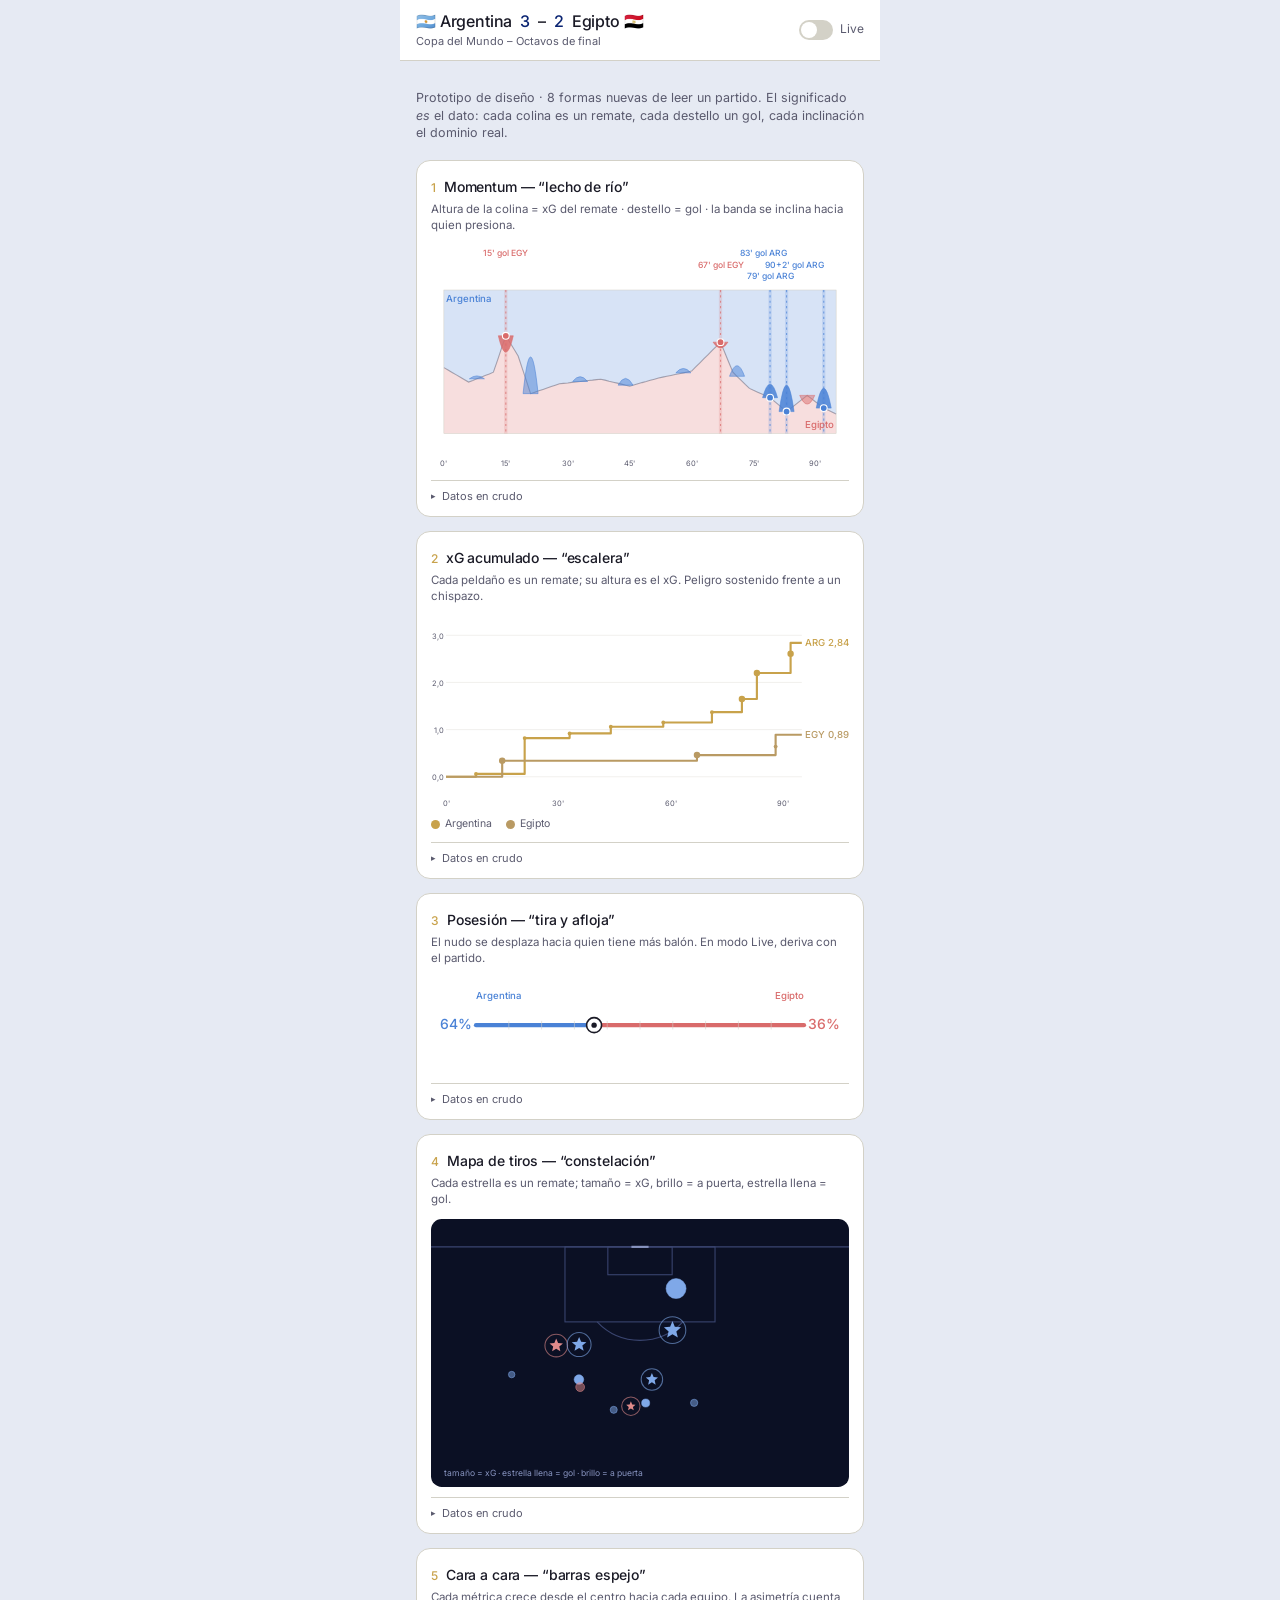
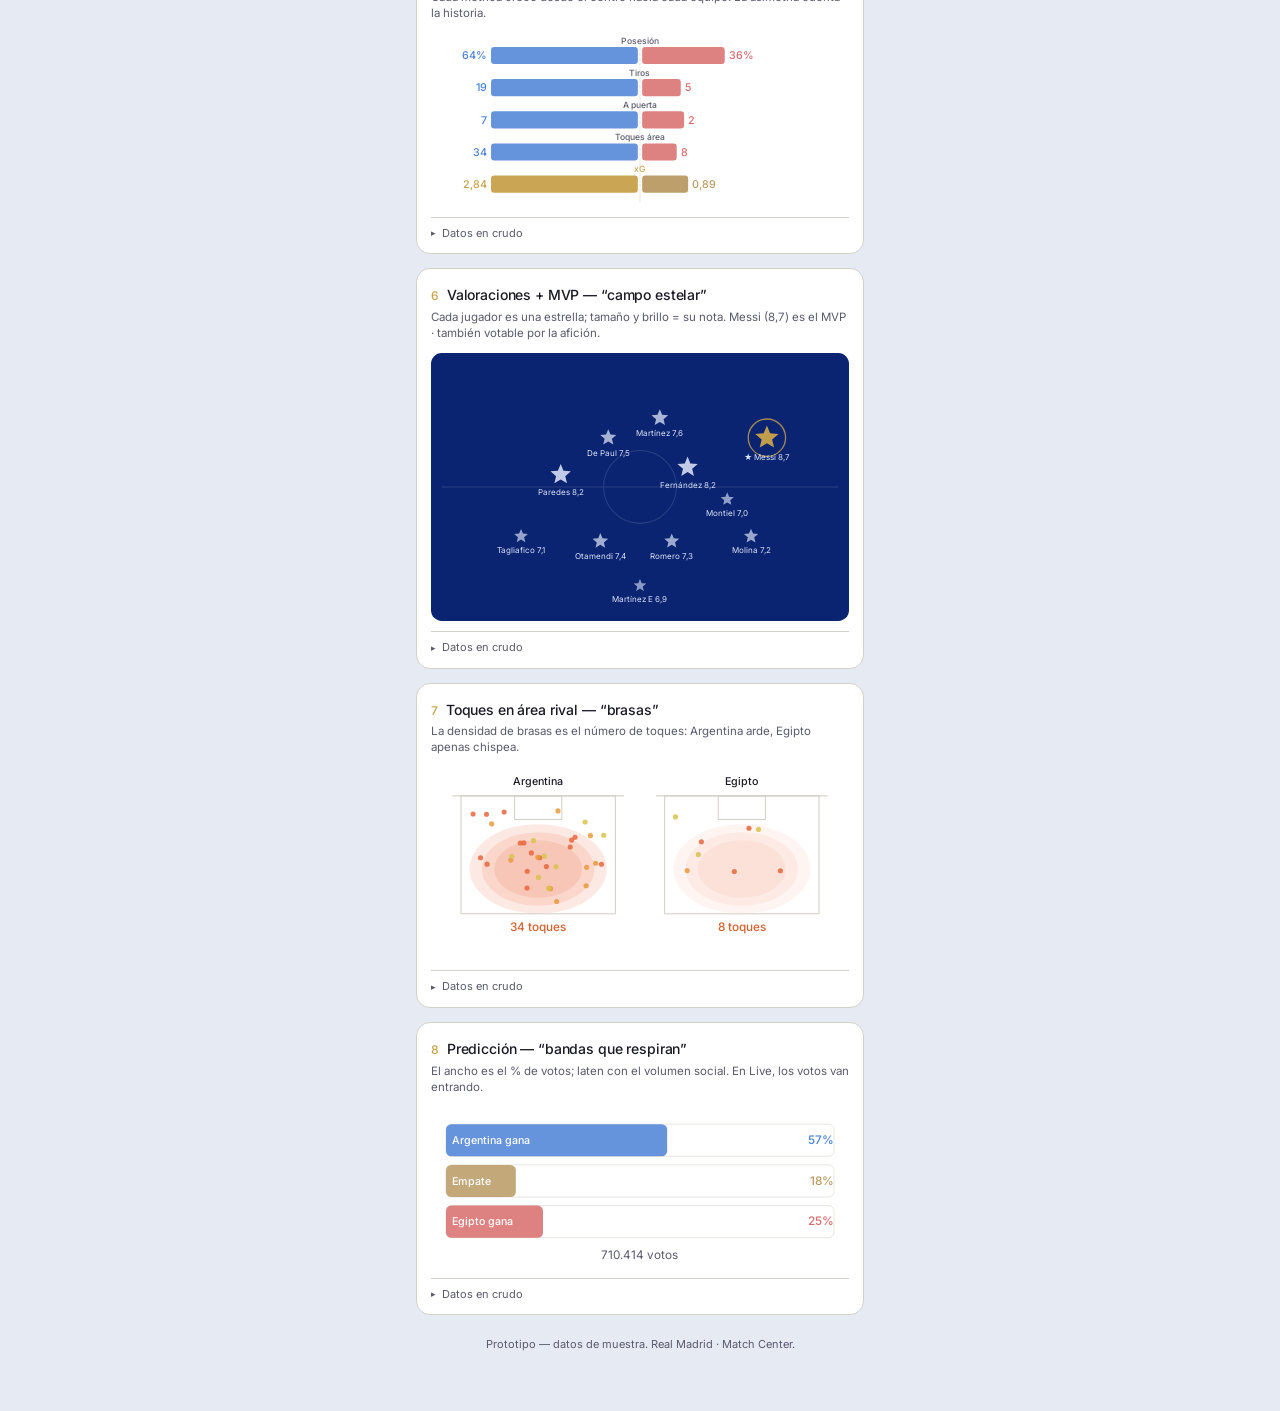
==== commit 72514fe7: "Escalera xG: cierra el hueco al total en el último minuto graficado Antes el escalón que cerraba la " ====
--- a/web/dataviz/index.html
+++ b/web/dataviz/index.html
@@ -406,9 +406,11 @@
     const shots=MATCH.shotsData.filter(s=>s.team===team).sort((a,b)=>a.min-b.min);
     let cum=0, d=`M ${x(0)} ${y(0)}`;
     shots.forEach(s=>{ d+=` L ${x(s.min)} ${y(cum)}`; cum+=s.xg; d+=` L ${x(s.min)} ${y(cum)}`; });
-    // close the gap to the official total (remaining shots not in the sample)
-    d+=` L ${x(90)} ${y(cum)}`;
-    if (total>cum) d+=` L ${x(90)} ${y(total)}`;
+    // Close the gap to the official total (remaining shots not in the sample) at the
+    // LAST plotted minute so the path stays monotonic in x — a stoppage-time shot
+    // (e.g. ARG at 92') must never make the staircase backtrack to an earlier minute.
+    const lastMin = shots.length ? shots[shots.length-1].min : 0;
+    if (total>cum) d+=` L ${x(lastMin)} ${y(total)}`;
     d+=` L ${x(T_END)} ${y(total)}`;
     svg.appendChild(el('path',{d,fill:'none',stroke:color,'stroke-width':2,'stroke-linejoin':'round'}));
     // shot dots
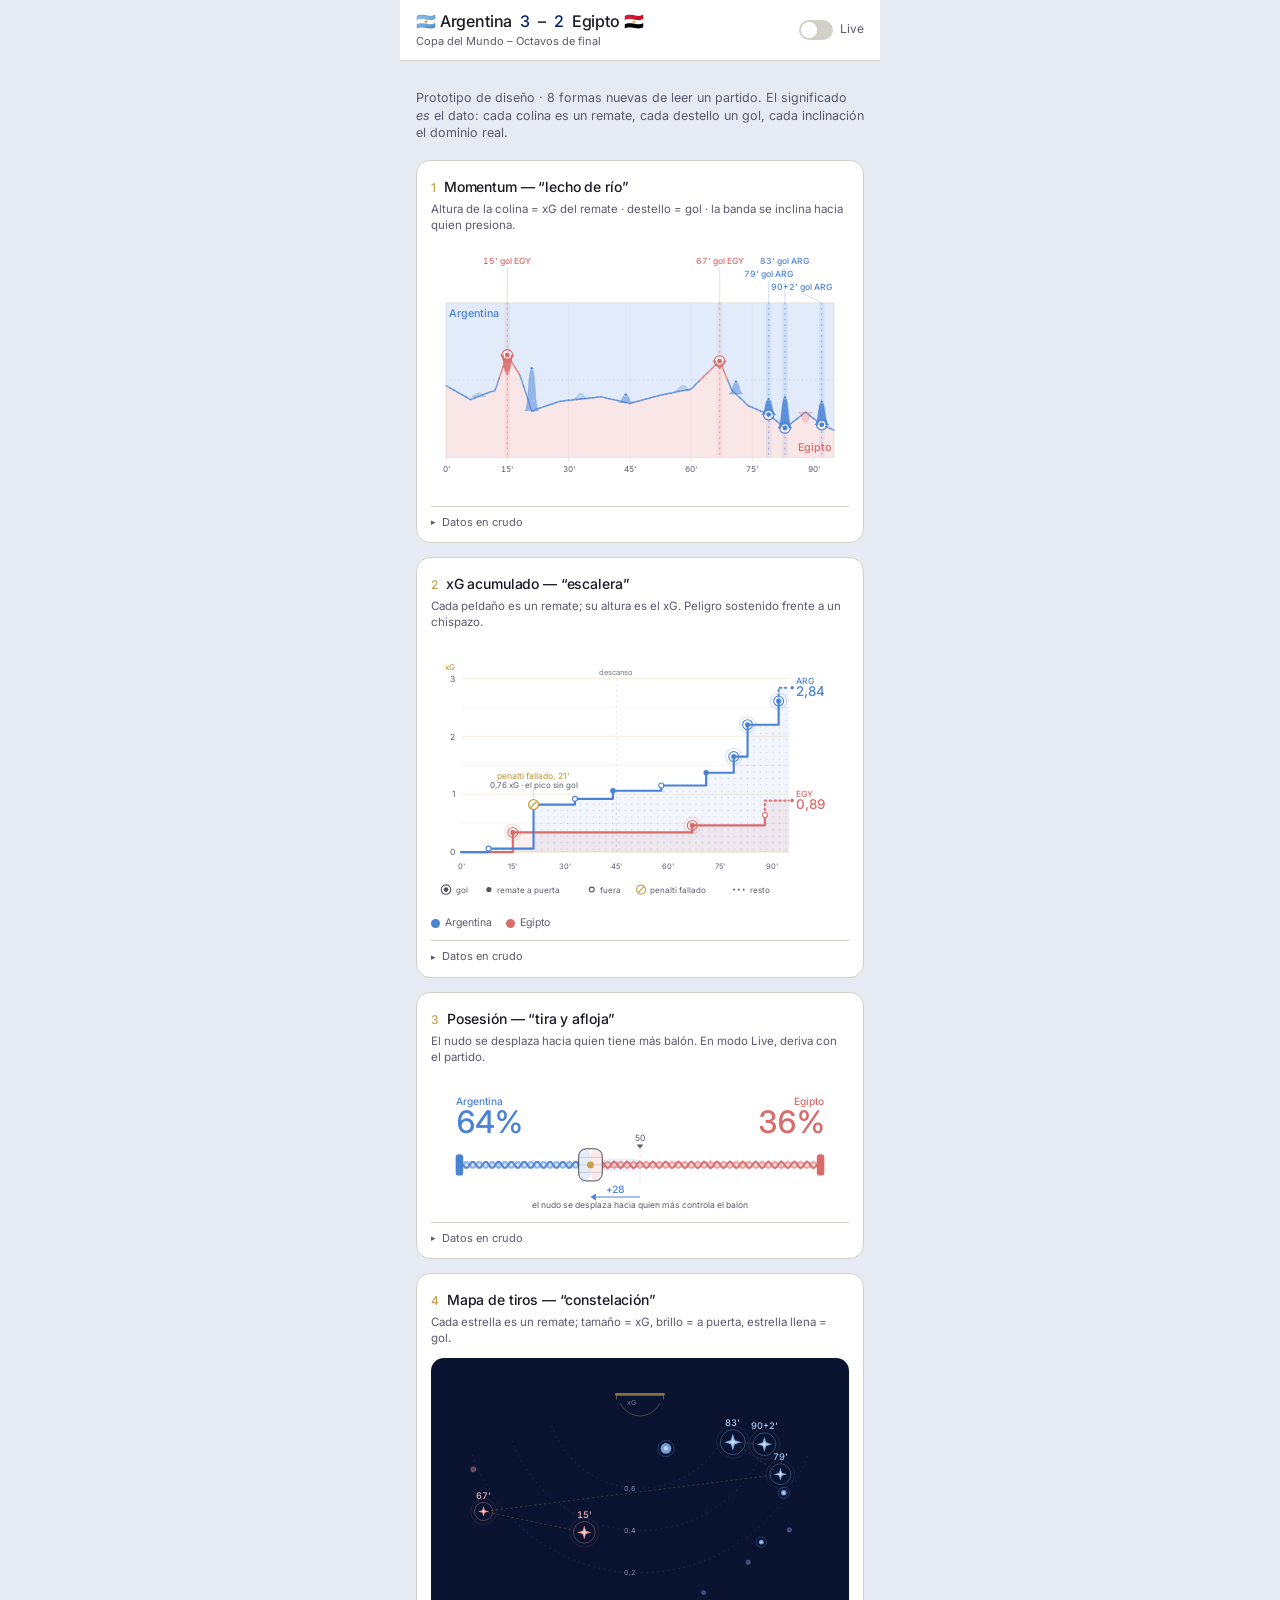
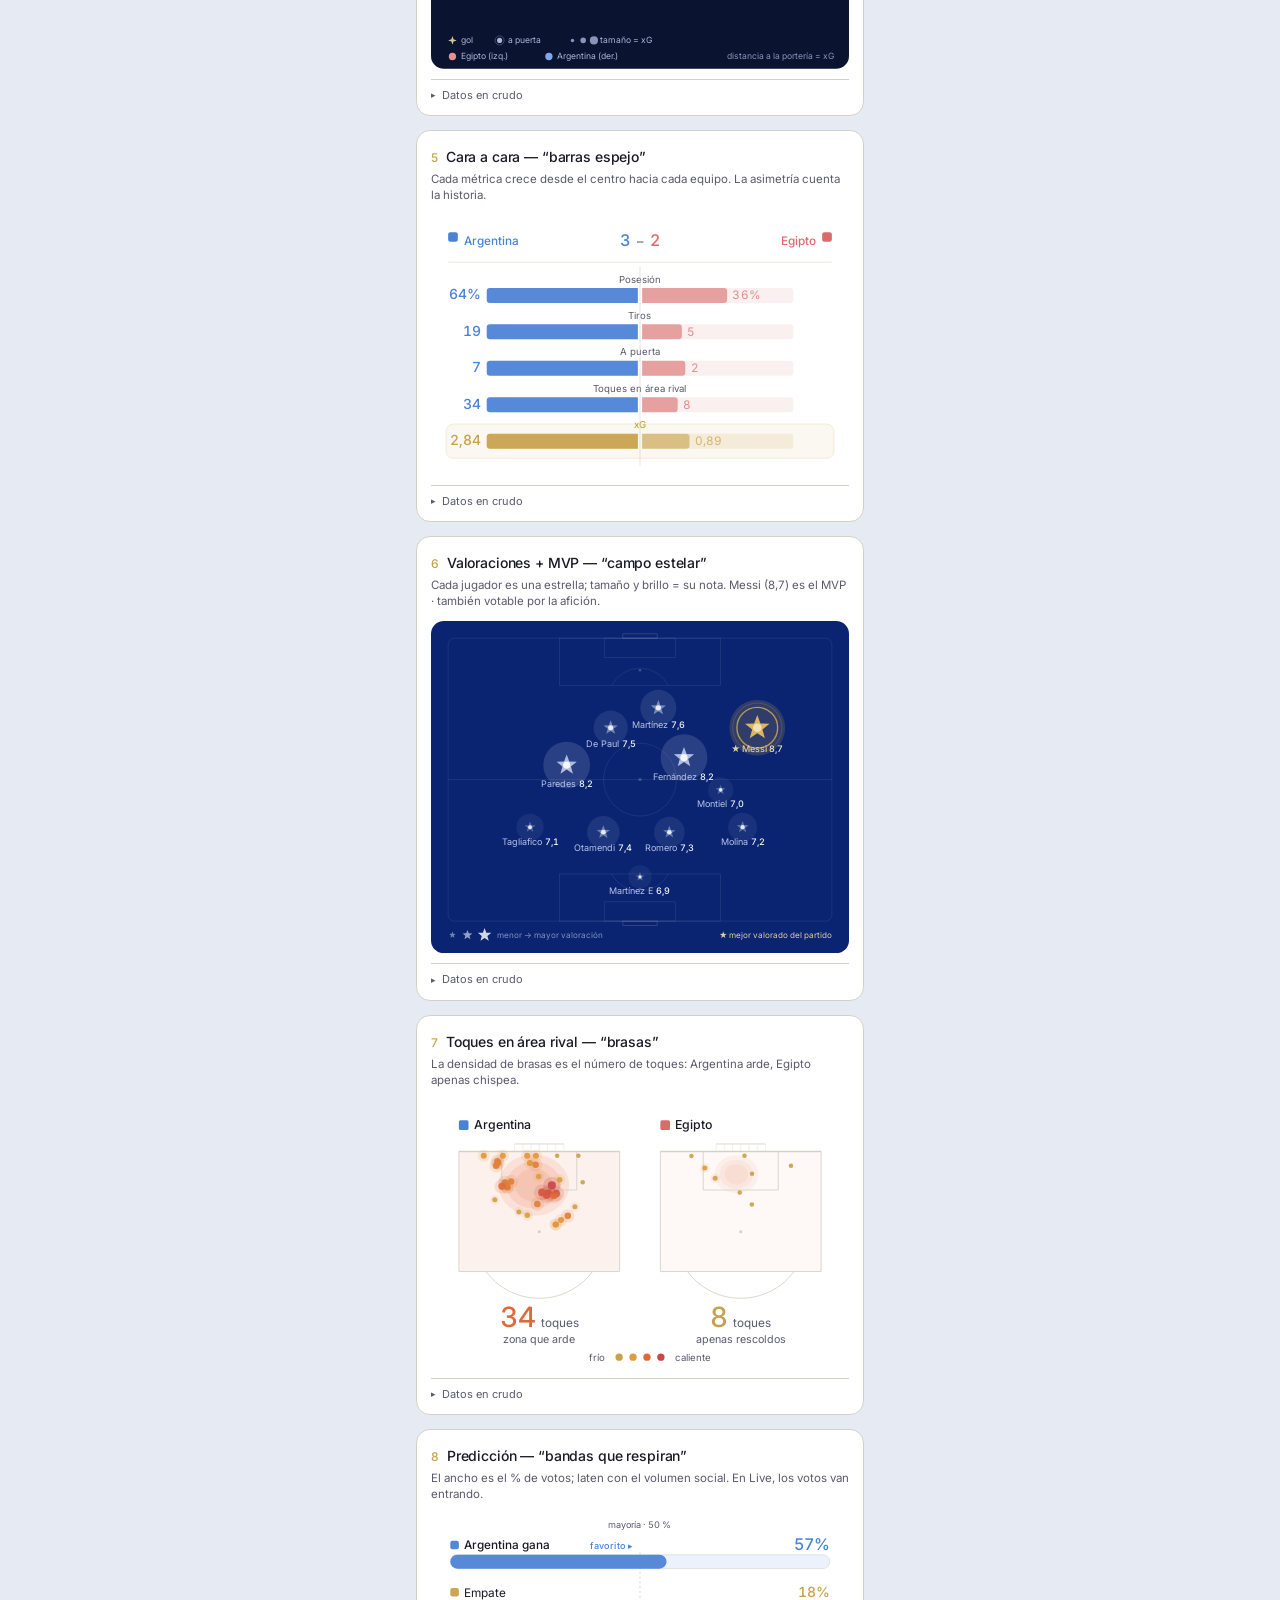
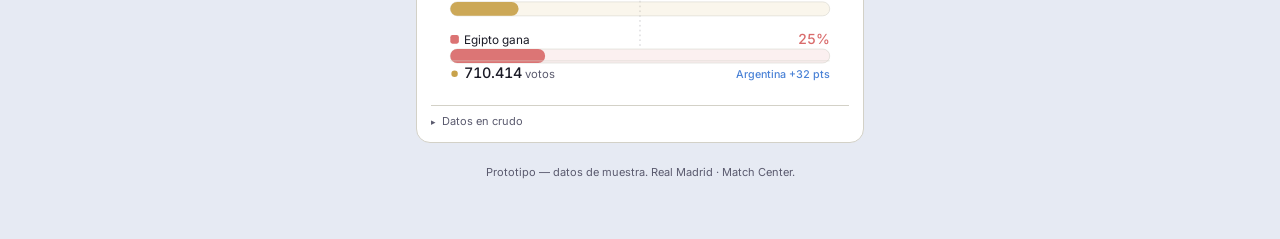
==== commit 948837a0: "Rediseño premium de las 8 visualizaciones de DataViz (multi-agente + supervisor) Reescribe por compl" ====
--- a/web/dataviz/index.html
+++ b/web/dataviz/index.html
@@ -316,67 +316,145 @@
    `upto` clips the drawing for Live mode (progressive left→right reveal).
    ============================================================================ */
 function vizMomentum(upto = T_END){
-  const W=390, H=210, padL=12, padR=12, top=42, bot=176, mid=(top+bot)/2, amp=54;
+  /* ---- geometry (viewBox width fixed at 390; height free) ---- */
+  const W=390, H=234, padL=14, padR=14, top=54, bot=198;
+  const mid=(top+bot)/2, amp=52, hillScale=52, hillW=6.5;
   const x = m => padL + (m/T_END)*(W-padL-padR);
-  const fy = m => mid + momentumAt(m)*amp;            // home + → frontier lower → more blue above
+  const fy = m => mid + momentumAt(m)*amp;   // home+ → frontier lower → more blue above
+
+  /* ---- theme-aware colours ---- */
+  const cHome=css('--home'), cAway=css('--away'), cInk=css('--ink'),
+        cMuted=css('--muted'), cBorder=css('--border'), cSurf=css('--surface-2'),
+        cGold=css('--gold');
 
   const svg = el('svg',{class:'viz', viewBox:`0 0 ${W} ${H}`, role:'img',
     'aria-labelledby':'m1t m1d'});
-  svg.appendChild(el('title',{id:'m1t'},'Momentum del partido tipo lecho de río'));
-  svg.appendChild(el('desc',{id:'m1d'},'Banda de 90 minutos; la frontera central se inclina hacia el equipo que domina cada minuto, las colinas son remates y los destellos son goles.'));
-
-  // sample the frontier every minute up to `upto`
-  const step=1, pts=[];
-  for (let m=0;m<=upto;m+=step) pts.push([x(m),fy(m)]);
-  if (pts.length<2) pts.push([x(0),fy(0)]);
-  const line = pts.map(p=>`${p[0].toFixed(1)},${p[1].toFixed(1)}`).join(' ');
-
-  // blue (home) fills from top down to the frontier; red (away) from frontier to bottom
-  svg.appendChild(el('polygon',{points:`${padL},${top} ${line} ${pts[pts.length-1][0]},${top}`,
-    fill:MATCH.home.color, 'fill-opacity':0.22}));
-  svg.appendChild(el('polygon',{points:`${padL},${bot} ${line} ${pts[pts.length-1][0]},${bot}`,
-    fill:MATCH.away.color, 'fill-opacity':0.22}));
-  // the frontier itself
-  svg.appendChild(el('polyline',{points:line, fill:'none', stroke:css('--muted'),
-    'stroke-width':1, 'stroke-opacity':0.5}));
-  // band frame
-  svg.appendChild(el('rect',{x:padL,y:top,width:W-padL-padR,height:bot-top,fill:'none',
-    stroke:css('--border'),'stroke-width':0.5}));
-
-  // hills = shots (height ∝ xG). Home rise up (blue), away dip down (red).
-  MATCH.shotsData.forEach(s=>{
-    if (s.min>upto) return;
-    const cx=x(s.min), base=fy(s.min), h=s.xg*90, w=7;
-    const up = s.team==='home';
-    const tipY = up ? base-h : base+h;
-    const col = up ? MATCH.home.color : MATCH.away.color;
-    svg.appendChild(el('path',{d:`M ${cx-w} ${base} Q ${cx} ${tipY} ${cx+w} ${base} Z`,
-      fill:col, 'fill-opacity':s.goal?0.85:0.5, stroke:col, 'stroke-width':0.5}));
-  });
-
-  // goals = full-height flash + dashed vertical line + marker + label
-  MATCH.goals.forEach((g,i)=>{
-    if (g.min>upto) return;
-    const cx=x(g.min), col = g.team==='home'?MATCH.home.color:MATCH.away.color;
-    const short = g.team==='home'?MATCH.home.short:MATCH.away.short;
-    svg.appendChild(el('line',{x1:cx,y1:top,x2:cx,y2:bot,stroke:col,'stroke-width':1,
-      'stroke-dasharray':'2 3','stroke-opacity':0.7}));
-    svg.appendChild(el('rect',{x:cx-1.5,y:top,width:3,height:bot-top,fill:col,'fill-opacity':0.18}));
-    svg.appendChild(el('circle',{cx,cy:fy(g.min),r:3.2,fill:col,stroke:css('--surface-2'),'stroke-width':1}));
-    // stagger labels across 3 rows above the band so clustered goals don't collide
-    const ly = 10 + (i%3)*11;
-    const anchor = cx>W-70 ? 'end' : (cx<44?'start':'middle');
-    svg.appendChild(el('text',{x:cx, y:ly, 'text-anchor':anchor, 'font-size':8,
-      fill:col, 'font-weight':500}, `${minLabel(g.min)} gol ${short}`));
-  });
-
-  // team name anchors: blue top-left, red bottom-right
-  svg.appendChild(el('text',{x:padL+2,y:top+11,'font-size':9,'font-weight':500,fill:MATCH.home.color},'Argentina'));
-  svg.appendChild(el('text',{x:W-padR-2,y:bot-5,'text-anchor':'end','font-size':9,'font-weight':500,fill:MATCH.away.color},'Egipto'));
-  // minute ticks
+  svg.appendChild(el('title',{id:'m1t'},'Momentum del partido, tipo lecho de río'));
+  svg.appendChild(el('desc',{id:'m1d'},
+    'Banda de 90 minutos. La frontera fluida se inclina hacia el equipo que domina cada minuto (arriba en azul manda Argentina, abajo en rojo Egipto). Las colinas son remates, con altura proporcional a su xG, y los destellos verticales marcan los cinco goles.'));
+
+  /* ---- sample the frontier once per minute up to `upto` (progressive reveal) ---- */
+  const mm=[]; for(let m=0;m<=upto;m+=1) mm.push(m);
+  if (mm[mm.length-1] < upto) mm.push(upto);
+  if (mm.length<2) mm.push(mm[0]);
+  const P = mm.map(m=>[x(m), fy(m)]);
+  const lastX = P[P.length-1][0];
+
+  /* Catmull-Rom → cubic bézier: one segment string per gap (passes through samples,
+     so goal/shot markers sit exactly on the curve). */
+  const seg = i => {
+    const p0=P[i-1]||P[i], p1=P[i], p2=P[i+1], p3=P[i+2]||P[i+1];
+    const c1x=p1[0]+(p2[0]-p0[0])/6, c1y=p1[1]+(p2[1]-p0[1])/6;
+    const c2x=p2[0]-(p3[0]-p1[0])/6, c2y=p2[1]-(p3[1]-p1[1])/6;
+    return `C ${c1x.toFixed(2)},${c1y.toFixed(2)} ${c2x.toFixed(2)},${c2y.toFixed(2)} ${p2[0].toFixed(2)},${p2[1].toFixed(2)}`;
+  };
+  let curve=''; for(let i=0;i<P.length-1;i++) curve+=' '+seg(i);
+  const start=`${P[0][0].toFixed(2)},${P[0][1].toFixed(2)}`;
+
+  /* ================= layer 1 · faint minute gridlines ================= */
+  [15,30,45,60,75].forEach(m=>{ if(m>upto) return;
+    svg.appendChild(el('line',{x1:x(m),y1:top,x2:x(m),y2:bot,
+      stroke:cBorder,'stroke-width':0.5,'stroke-opacity':0.35}));
+  });
+
+  /* ================= layer 2 · goal flash columns (behind the river) ================= */
+  MATCH.goals.forEach(g=>{ if(g.min>upto) return;
+    const cx=x(g.min), col=g.team==='home'?cHome:cAway;
+    svg.appendChild(el('rect',{x:cx-2.5,y:top,width:5,height:bot-top,
+      fill:col,'fill-opacity':0.10}));
+  });
+
+  /* ================= layer 3 · equilibrium axis (neutral momentum) ================= */
+  svg.appendChild(el('line',{x1:padL,y1:mid,x2:lastX,y2:mid,
+    stroke:cMuted,'stroke-width':0.5,'stroke-dasharray':'1 3','stroke-opacity':0.30}));
+
+  /* ================= layer 4 · the two river banks (opacity layers) ================= */
+  svg.appendChild(el('path',{d:`M ${P[0][0].toFixed(2)},${top} L ${start}${curve} L ${lastX.toFixed(2)},${top} Z`,
+    fill:cHome,'fill-opacity':0.16}));
+  svg.appendChild(el('path',{d:`M ${P[0][0].toFixed(2)},${bot} L ${start}${curve} L ${lastX.toFixed(2)},${bot} Z`,
+    fill:cAway,'fill-opacity':0.16}));
+
+  /* ================= layer 5 · shoreline — each bézier tinted by who leads that minute ================= */
+  for(let i=0;i<P.length-1;i++){
+    const midMin=(mm[i]+mm[i+1])/2;
+    const col=momentumAt(midMin)>=0 ? cHome : cAway;
+    svg.appendChild(el('path',{d:`M ${P[i][0].toFixed(2)},${P[i][1].toFixed(2)} ${seg(i)}`,
+      fill:'none',stroke:col,'stroke-width':1.4,'stroke-opacity':0.75,'stroke-linecap':'round'}));
+  }
+
+  /* ================= layer 6 · hills = shots (height ∝ xG; up=ARG, down=EGY) ================= */
+  MATCH.shotsData.forEach(s=>{ if(s.min>upto) return;
+    const cx=x(s.min), base=fy(s.min), up=s.team==='home';
+    const col=up?cHome:cAway, h=s.xg*hillScale;
+    const tip=clamp(up?base-h:base+h, top+2, bot-2);
+    const fo=s.goal?0.85:(s.onTarget?0.5:0.22);
+    svg.appendChild(el('path',{
+      d:`M ${(cx-hillW).toFixed(2)},${base.toFixed(2)} `+
+        `C ${(cx-hillW*0.45).toFixed(2)},${base.toFixed(2)} ${(cx-hillW*0.55).toFixed(2)},${tip.toFixed(2)} ${cx.toFixed(2)},${tip.toFixed(2)} `+
+        `C ${(cx+hillW*0.55).toFixed(2)},${tip.toFixed(2)} ${(cx+hillW*0.45).toFixed(2)},${base.toFixed(2)} ${(cx+hillW).toFixed(2)},${base.toFixed(2)} Z`,
+      fill:col,'fill-opacity':fo,stroke:col,'stroke-width':0.5,
+      'stroke-opacity':s.goal?0.9:0.55}));
+    // apex dot = shot on target (redundant, non-colour encoding of danger)
+    if(s.onTarget) svg.appendChild(el('circle',{cx,cy:tip,r:1.5,
+      fill:col,stroke:cSurf,'stroke-width':0.5}));
+  });
+
+  /* ================= layer 7 · goals — dashed guide + ringed marker on the frontier ================= */
+  MATCH.goals.forEach(g=>{ if(g.min>upto) return;
+    const cx=x(g.min), col=g.team==='home'?cHome:cAway, cy=fy(g.min);
+    svg.appendChild(el('line',{x1:cx,y1:top,x2:cx,y2:bot,stroke:col,
+      'stroke-width':1,'stroke-dasharray':'1.5 3.5','stroke-opacity':0.55}));
+    svg.appendChild(el('circle',{cx,cy,r:5,fill:'none',stroke:col,'stroke-width':1}));
+    svg.appendChild(el('circle',{cx,cy,r:2.8,fill:col,stroke:cSurf,'stroke-width':1}));
+  });
+
+  /* ================= layer 8 · band frame (hairline, on top) ================= */
+  svg.appendChild(el('rect',{x:padL,y:top,width:W-padL-padR,height:bot-top,
+    fill:'none',stroke:cBorder,'stroke-width':0.5}));
+
+  /* ================= layer 9 · live "now" marker (only mid-match) ================= */
+  if (upto < T_END-0.01){
+    const nx=x(upto);
+    svg.appendChild(el('line',{x1:nx,y1:top,x2:nx,y2:bot,stroke:cGold,
+      'stroke-width':1,'stroke-opacity':0.55}));
+    svg.appendChild(el('circle',{class:'rm-now',cx:nx,cy:fy(upto),r:3,
+      fill:cGold,stroke:cSurf,'stroke-width':1}));
+  }
+
+  /* ================= layer 10 · team anchors ================= */
+  svg.appendChild(el('text',{x:padL+3,y:top+13,'font-size':10,'font-weight':500,
+    fill:cHome},'Argentina'));
+  svg.appendChild(el('text',{x:W-padR-3,y:bot-6,'text-anchor':'end','font-size':10,
+    'font-weight':500,fill:cAway},'Egipto'));
+
+  /* ================= layer 11 · minute axis ================= */
   [0,15,30,45,60,75,90].forEach(m=>{
-    svg.appendChild(el('text',{x:x(m),y:H-4,'text-anchor':'middle','font-size':7,fill:css('--muted')},`${m}'`));
-  });
+    svg.appendChild(el('line',{x1:x(m),y1:bot,x2:x(m),y2:bot+3.5,
+      stroke:cBorder,'stroke-width':0.5}));
+    svg.appendChild(el('text',{x:x(m),y:bot+14,'text-anchor':'middle','font-size':7.5,
+      fill:cMuted,style:'font-variant-numeric:tabular-nums'},`${m}'`));
+  });
+
+  /* ================= layer 12 · goal labels — de-overlapped lane above the band ================= */
+  const gls = MATCH.goals.filter(g=>g.min<=upto)
+    .map(g=>({cx:x(g.min), min:g.min, col:g.team==='home'?cHome:cAway,
+              short:g.team==='home'?MATCH.home.short:MATCH.away.short}))
+    .sort((a,b)=>a.cx-b.cx);
+  const rowRight=[], rowY=[18,30,42];
+  gls.forEach(g=>{
+    const txt=`${minLabel(g.min)} gol ${g.short}`;
+    const halfW=txt.length*2.2+2;
+    let row=0; while(row<rowY.length-1 && g.cx-halfW < (rowRight[row]||-99)) row++;
+    rowRight[row]=g.cx+halfW;
+    const tx=clamp(g.cx, padL+halfW, W-padR-halfW);
+    const ly=rowY[row];
+    // leader from label to the top of the band at the true goal minute
+    svg.appendChild(el('line',{x1:g.cx,y1:top,x2:tx,y2:ly+2.5,
+      stroke:g.col,'stroke-width':0.5,'stroke-opacity':0.5}));
+    svg.appendChild(el('text',{x:tx,y:ly,'text-anchor':'middle','font-size':8,
+      'font-weight':500,fill:g.col,style:'font-variant-numeric:tabular-nums'},txt));
+  });
+
   return svg;
 }
 
@@ -387,42 +465,148 @@
    riser closes the gap to the true total, direct-labelled at the right end.
    ============================================================================ */
 function vizStaircase(){
-  const W=390,H=180,padL=14,padR=44,top=18,bot=150;
-  const xgMax=3.0;
-  const x=m=>padL+(m/T_END)*(W-padL-padR);
-  const y=v=>bot-(v/xgMax)*(bot-top);
+  // ---- frame & scales -------------------------------------------------------
+  const W=390, H=248, padL=28, padR=56, top=34, bot=196, xgMax=3.0;
+  const plotW=W-padL-padR;
+  const x=m=>padL+(m/T_END)*plotW;
+  const y=v=>bot-(clamp(v,0,xgMax)/xgMax)*(bot-top);
+  // brand system: ARG = azul (nuestro), EGY = rojo. Oro = SOLO acento de xG.
+  const homeC=css('--home'), homeS=css('--home-soft');
+  const awayC=css('--away'), awayS=css('--away-soft');
+  const gold=css('--gold');
+  const muted=css('--muted'), border=css('--border'), ink=css('--ink'), surf=css('--surface-2');
 
   const svg=el('svg',{class:'viz',viewBox:`0 0 ${W} ${H}`,role:'img','aria-labelledby':'m2t m2d'});
   svg.appendChild(el('title',{id:'m2t'},'xG acumulado por equipo'));
-  svg.appendChild(el('desc',{id:'m2d'},'Gráfico de escalones: cada remate sube un peldaño proporcional a su xG hasta los totales finales.'));
-
-  // gridlines
-  [0,1,2,3].forEach(v=>{
-    svg.appendChild(el('line',{x1:padL,y1:y(v),x2:W-padR,y2:y(v),stroke:css('--border'),'stroke-width':0.5,'stroke-opacity':0.6}));
-    svg.appendChild(el('text',{x:padL-2,y:y(v)+3,'text-anchor':'end','font-size':7,fill:css('--muted')},es(v.toFixed(1))));
-  });
-
-  function build(team, color, total, labelShort){
+  svg.appendChild(el('desc',{id:'m2d'},
+    'Gráfico de escalones monótono: cada remate sube un peldaño proporcional a su xG. '+
+    'Argentina en azul sube hasta 2,84, con su área tramada de puntos como pista no cromática; '+
+    'Egipto en rojo sube hasta 0,89. Los anillos son goles y el glifo de prohibido del minuto 21 '+
+    'marca el penalti fallado, el mayor pico que no acabó en gol.'));
+
+  // ---- defs: dot texture = pista NO cromática del área de ARG ----------------
+  const defs=el('defs');
+  const pat=el('pattern',{id:'stairDots',width:6,height:6,patternUnits:'userSpaceOnUse'});
+  pat.appendChild(el('circle',{cx:1.3,cy:1.3,r:0.65,fill:homeC,'fill-opacity':0.30}));
+  defs.appendChild(pat);
+  svg.appendChild(defs);
+
+  // ---- xG grid: medios en gris fino, enteros como acento de oro sutil -------
+  [0,0.5,1,1.5,2,2.5,3].forEach(v=>{
+    const major=Number.isInteger(v);
+    svg.appendChild(el('line',{x1:padL,y1:y(v),x2:W-padR,y2:y(v),
+      stroke:major?gold:border,'stroke-width':0.5,
+      'stroke-opacity':major?(v===0?0.55:0.32):0.4}));
+    if(major) svg.appendChild(el('text',{x:padL-6,y:y(v)+3,'text-anchor':'end','font-size':8,
+      fill:muted,'font-variant-numeric':'tabular-nums'}, String(v)));
+  });
+  svg.appendChild(el('text',{x:padL-6,y:top-8,'text-anchor':'end','font-size':7.5,'font-weight':500,fill:gold},'xG'));
+
+  // ---- half-time guide ------------------------------------------------------
+  svg.appendChild(el('line',{x1:x(45),y1:top,x2:x(45),y2:bot,stroke:muted,
+    'stroke-width':0.5,'stroke-opacity':0.3,'stroke-dasharray':'2 3'}));
+  svg.appendChild(el('text',{x:x(45),y:top-3,'text-anchor':'middle','font-size':7,
+    fill:muted,'fill-opacity':0.8},'descanso'));
+
+  // ---- geometry per team ----------------------------------------------------
+  function geom(team,total){
     const shots=MATCH.shotsData.filter(s=>s.team===team).sort((a,b)=>a.min-b.min);
-    let cum=0, d=`M ${x(0)} ${y(0)}`;
-    shots.forEach(s=>{ d+=` L ${x(s.min)} ${y(cum)}`; cum+=s.xg; d+=` L ${x(s.min)} ${y(cum)}`; });
-    // Close the gap to the official total (remaining shots not in the sample) at the
-    // LAST plotted minute so the path stays monotonic in x — a stoppage-time shot
-    // (e.g. ARG at 92') must never make the staircase backtrack to an earlier minute.
-    const lastMin = shots.length ? shots[shots.length-1].min : 0;
-    if (total>cum) d+=` L ${x(lastMin)} ${y(total)}`;
-    d+=` L ${x(T_END)} ${y(total)}`;
-    svg.appendChild(el('path',{d,fill:'none',stroke:color,'stroke-width':2,'stroke-linejoin':'round'}));
-    // shot dots
-    let c2=0; shots.forEach(s=>{ c2+=s.xg; svg.appendChild(el('circle',{cx:x(s.min),cy:y(c2),r:s.goal?3:1.8,fill:color})); });
-    // direct end label
-    svg.appendChild(el('text',{x:W-padR+3,y:y(total)+3,'font-size':9,'font-weight':500,fill:color},
-      `${labelShort} ${es(total.toFixed(2))}`));
-  }
-  build('home','#C8A24B',MATCH.xg[0],MATCH.home.short); // gold
-  build('away','#B99A63',MATCH.xg[1],MATCH.away.short);            // tan / light gold
-
-  [0,30,60,90].forEach(m=>svg.appendChild(el('text',{x:x(m),y:H-3,'text-anchor':'middle','font-size':7,fill:css('--muted')},`${m}'`)));
+    let cum=0, d=`M ${x(0)} ${y(0)}`; const pts=[];
+    shots.forEach(s=>{ d+=` L ${x(s.min)} ${y(cum)}`; cum+=s.xg; d+=` L ${x(s.min)} ${y(cum)}`;
+      pts.push({min:s.min,cum,shot:s}); });
+    const lastMin=shots.length?shots[shots.length-1].min:0;
+    const gap = total>cum+1e-6;
+    // dashed riser closes the sample to the official total AT the last plotted
+    // minute, so the trace stays monotonic in x and never backtracks.
+    const dash = gap ? `M ${x(lastMin)} ${y(cum)} L ${x(lastMin)} ${y(total)} L ${x(T_END)} ${y(total)}` : null;
+    const solid = gap ? d : d+` L ${x(T_END)} ${y(total)}`;
+    const areaTop = d + (gap ? ` L ${x(lastMin)} ${y(total)} L ${x(T_END)} ${y(total)}` : ` L ${x(T_END)} ${y(total)}`);
+    const area = areaTop+` L ${x(T_END)} ${y(0)} L ${x(0)} ${y(0)} Z`;
+    return {pts,solid,dash,area};
+  }
+  const gA=geom('home',MATCH.xg[0]);
+  const gE=geom('away',MATCH.xg[1]);
+
+  // ---- areas (baja opacidad para dar cuerpo; EGY detrás, ARG tramado encima) -
+  svg.appendChild(el('path',{d:gE.area,fill:awayC,'fill-opacity':0.11,stroke:'none'}));
+  svg.appendChild(el('path',{d:gA.area,fill:homeC,'fill-opacity':0.07,stroke:'none'}));
+  svg.appendChild(el('path',{d:gA.area,fill:'url(#stairDots)',stroke:'none'}));
+
+  // ---- step lines (solid = sampled shots, dashed = residual to official total)
+  function line(g,color){
+    if(g.dash) svg.appendChild(el('path',{d:g.dash,fill:'none',stroke:color,'stroke-width':2,
+      'stroke-linejoin':'round','stroke-linecap':'round','stroke-dasharray':'1.5 3','stroke-opacity':0.9}));
+    svg.appendChild(el('path',{d:g.solid,fill:'none',stroke:color,'stroke-width':2,
+      'stroke-linejoin':'round','stroke-linecap':'round'}));
+  }
+  line(gE,awayC);
+  line(gA,homeC);   // ARG drawn last → on top
+
+  // ---- shot markers ---------------------------------------------------------
+  // La FORMA codifica el desenlace (nunca solo el color):
+  //   gol → punto lleno + doble anillo · a puerta → lleno · fuera → hueco
+  //   penalti fallado → glifo de prohibido (aparte, con llamada en oro)
+  let penalty=null;
+  function marks(g,color){
+    g.pts.forEach(pt=>{
+      const s=pt.shot, cx=x(pt.min), cy=y(pt.cum);
+      if(pt.min===21 && !s.goal){ penalty={cx,cy}; return; }
+      if(s.goal){
+        svg.appendChild(el('circle',{cx,cy,r:7.5,fill:'none',stroke:color,'stroke-width':1,'stroke-opacity':0.25}));
+        svg.appendChild(el('circle',{cx,cy,r:4.6,fill:'none',stroke:color,'stroke-width':1}));
+        svg.appendChild(el('circle',{cx,cy,r:2.4,fill:color}));
+      } else if(s.onTarget){
+        svg.appendChild(el('circle',{cx,cy,r:2.5,fill:color}));
+      } else {
+        svg.appendChild(el('circle',{cx,cy,r:2.3,fill:surf,stroke:color,'stroke-width':1}));
+      }
+    });
+  }
+  marks(gE,awayC);
+  marks(gA,homeC);
+
+  // ---- el penalti que no fue: la mayor ocasión del partido, sin gol ---------
+  // Glifo en ORO: acento de xG (el pico), no color de equipo.
+  if(penalty){
+    const {cx,cy}=penalty;
+    svg.appendChild(el('circle',{cx,cy,r:4.6,fill:surf,stroke:gold,'stroke-width':1.3}));
+    svg.appendChild(el('line',{x1:cx-3.1,y1:cy+3.1,x2:cx+3.1,y2:cy-3.1,stroke:gold,'stroke-width':1.3}));
+    svg.appendChild(el('line',{x1:cx,y1:cy-6,x2:cx,y2:cy-14,stroke:gold,'stroke-width':0.5,'stroke-opacity':0.7}));
+    svg.appendChild(el('text',{x:cx,y:cy-24,'text-anchor':'middle','font-size':8,'font-weight':500,fill:gold},'penalti fallado, 21\''));
+    svg.appendChild(el('text',{x:cx,y:cy-15.5,'text-anchor':'middle','font-size':7.5,fill:muted},'0,76 xG · el pico sin gol'));
+  }
+
+  // ---- direct end labels (color de equipo: ARG azul, EGY rojo) --------------
+  const plotR=W-padR;
+  function endLabel(total,color,short){
+    const yy=y(total);
+    svg.appendChild(el('circle',{cx:plotR+3,cy:yy,r:1.6,fill:color}));
+    svg.appendChild(el('text',{x:plotR+7,y:yy-3,'font-size':8,'font-weight':500,fill:color},short));
+    svg.appendChild(el('text',{x:plotR+7,y:yy+8,'font-size':12.5,'font-weight':500,fill:color,
+      'font-variant-numeric':'tabular-nums'}, es(total.toFixed(2))));
+  }
+  endLabel(MATCH.xg[0],homeC,MATCH.home.short);
+  endLabel(MATCH.xg[1],awayC,MATCH.away.short);
+
+  // ---- minute axis ----------------------------------------------------------
+  [0,15,30,45,60,75,90].forEach(m=>svg.appendChild(el('text',{x:x(m),y:212,'text-anchor':'middle',
+    'font-size':7,fill:muted,'font-variant-numeric':'tabular-nums'},`${m}'`)));
+
+  // ---- legend (formas neutras = pista no cromática) -------------------------
+  const ly=233;
+  const g1=14; svg.appendChild(el('circle',{cx:g1,cy:ly-2,r:4.4,fill:'none',stroke:ink,'stroke-width':1,'stroke-opacity':0.75}));
+  svg.appendChild(el('circle',{cx:g1,cy:ly-2,r:2.2,fill:ink,'fill-opacity':0.75}));
+  svg.appendChild(el('text',{x:g1+9,y:ly+1,'font-size':7.5,fill:muted},'gol'));
+  const g2=54; svg.appendChild(el('circle',{cx:g2,cy:ly-2,r:2.4,fill:ink,'fill-opacity':0.75}));
+  svg.appendChild(el('text',{x:g2+8,y:ly+1,'font-size':7.5,fill:muted},'remate a puerta'));
+  const g3=150; svg.appendChild(el('circle',{cx:g3,cy:ly-2,r:2.3,fill:surf,stroke:ink,'stroke-width':1,'stroke-opacity':0.75}));
+  svg.appendChild(el('text',{x:g3+8,y:ly+1,'font-size':7.5,fill:muted},'fuera'));
+  const g4=196; svg.appendChild(el('circle',{cx:g4,cy:ly-2,r:4.2,fill:'none',stroke:gold,'stroke-width':1.1}));
+  svg.appendChild(el('line',{x1:g4-2.8,y1:ly+0.8,x2:g4+2.8,y2:ly-4.8,stroke:gold,'stroke-width':1.1}));
+  svg.appendChild(el('text',{x:g4+8,y:ly+1,'font-size':7.5,fill:muted},'penalti fallado'));
+  const g5=282; svg.appendChild(el('line',{x1:g5,y1:ly-2,x2:g5+12,y2:ly-2,stroke:ink,'stroke-width':1.6,'stroke-dasharray':'1.5 3','stroke-opacity':0.75}));
+  svg.appendChild(el('text',{x:g5+16,y:ly+1,'font-size':7.5,fill:muted},'resto'));
+
   return svg;
 }
 
@@ -432,29 +616,96 @@
    so ARG's larger share pulls the knot toward ARG. `frac` overridable for Live.
    ============================================================================ */
 function vizTug(frac){
-  const W=390,H=88,padL=42,padR=42,y=44,L=padL,R=W-padR,len=R-L;
-  const awayShare = frac!=null ? frac : MATCH.possession[1]/100; // knot pos from left
+  const W=390,H=126;
+  const ropeY=82;
+  const L=30,R=360,len=R-L,cx=(L+R)/2;
+
+  const awayShare = frac!=null ? frac : MATCH.possession[1]/100;      // knot pos from left = EGY share
   const homePct = frac!=null ? Math.round((1-frac)*100) : MATCH.possession[0];
   const awayPct = 100-homePct;
-  const kx = L + len*awayShare;
+  const kx = clamp(L+len*awayShare, L+16, R-16);
+
+  const home=css('--home'), away=css('--away');
+  const ink=css('--ink'), muted=css('--muted'), border=css('--border'),
+        surf=css('--surface-2'), gold=css('--gold');
+
+  const homeWins = homePct>=awayPct;
+  const winColor = homeWins?home:away;
+  const lead = Math.abs(homePct-awayPct);
+  const hi=Math.max(homePct,awayPct), lo=Math.min(homePct,awayPct);
 
   const svg=el('svg',{class:'viz',viewBox:`0 0 ${W} ${H}`,role:'img','aria-labelledby':'m3t m3d'});
-  svg.appendChild(el('title',{id:'m3t'},'Posesión tipo tira y afloja'));
-  svg.appendChild(el('desc',{id:'m3d'},'Una cuerda con un nudo central; la posición del nudo codifica el reparto de posesión.'));
-
-  // rope halves colored by team
-  svg.appendChild(el('line',{x1:L,y1:y,x2:kx,y2:y,stroke:MATCH.home.color,'stroke-width':4,'stroke-linecap':'round'}));
-  svg.appendChild(el('line',{x1:kx,y1:y,x2:R,y2:y,stroke:MATCH.away.color,'stroke-width':4,'stroke-linecap':'round'}));
-  // ticks
-  for(let i=1;i<10;i++){ const tx=L+len*i/10; svg.appendChild(el('line',{x1:tx,y1:y-4,x2:tx,y2:y+4,stroke:css('--border'),'stroke-width':0.5})); }
-  // knot
-  svg.appendChild(el('circle',{class:'knot',cx:kx,cy:y,r:7,fill:css('--surface-2'),stroke:css('--ink'),'stroke-width':1.5}));
-  svg.appendChild(el('circle',{cx:kx,cy:y,r:2.5,fill:css('--ink')}));
-  // end labels
-  svg.appendChild(el('text',{x:L-4,y:y+4,'text-anchor':'end','font-size':13,'font-weight':500,fill:MATCH.home.color,class:'pctH'},`${homePct}%`));
-  svg.appendChild(el('text',{x:R+4,y:y+4,'font-size':13,'font-weight':500,fill:MATCH.away.color,class:'pctA'},`${awayPct}%`));
-  svg.appendChild(el('text',{x:L,y:20,'font-size':9,fill:MATCH.home.color,'font-weight':500},'Argentina'));
-  svg.appendChild(el('text',{x:R,y:20,'text-anchor':'end','font-size':9,fill:MATCH.away.color,'font-weight':500},'Egipto'));
+  svg.appendChild(el('title',{id:'m3t'},'Posesión: tira y afloja'));
+  svg.appendChild(el('desc',{id:'m3d'},
+    `Una cuerda con un nudo central. El nudo está desplazado hacia ${homeWins?MATCH.home.name:MATCH.away.name}, que domina la posesión ${hi} a ${lo}.`));
+
+  // --- displacement band: how far the knot is dragged from the 50–50 centre ---
+  const bx0=Math.min(cx,kx), bx1=Math.max(cx,kx);
+  svg.appendChild(el('rect',{x:bx0,y:ropeY-6,width:bx1-bx0,height:12,rx:6,
+    fill:winColor,'fill-opacity':0.12}));
+
+  // --- rope body: soft underlay per half, then a braided twist on top ---
+  svg.appendChild(el('line',{x1:L,y1:ropeY,x2:kx,y2:ropeY,stroke:home,'stroke-width':6,'stroke-linecap':'round','stroke-opacity':0.22}));
+  svg.appendChild(el('line',{x1:kx,y1:ropeY,x2:R,y2:ropeY,stroke:away,'stroke-width':6,'stroke-linecap':'round','stroke-opacity':0.22}));
+
+  function braid(x0,x1,color){
+    const amp=3.1, per=12, step=2;
+    const xs=[]; for(let x=x0;x<x1;x+=step) xs.push(x); xs.push(x1);
+    let dA='',dB='';
+    xs.forEach((x,i)=>{
+      const t=(x-L)/per*Math.PI*2;
+      const yA=ropeY+Math.sin(t)*amp, yB=ropeY-Math.sin(t)*amp;
+      dA+=(i?'L':'M')+x.toFixed(1)+' '+yA.toFixed(1)+' ';
+      dB+=(i?'L':'M')+x.toFixed(1)+' '+yB.toFixed(1)+' ';
+    });
+    svg.appendChild(el('path',{d:dB,fill:'none',stroke:color,'stroke-width':2,'stroke-linecap':'round','stroke-opacity':0.5}));
+    svg.appendChild(el('path',{d:dA,fill:'none',stroke:color,'stroke-width':2,'stroke-linecap':'round','stroke-opacity':0.92}));
+  }
+  braid(L,kx,home);
+  braid(kx,R,away);
+
+  // --- tension / segment marks along the rope (every 10%) ---
+  for(let i=1;i<10;i++){
+    const tx=L+len*i/10;
+    if(Math.abs(tx-kx)<12) continue;
+    const c=tx<kx?home:away;
+    svg.appendChild(el('line',{x1:tx,y1:ropeY-4.5,x2:tx,y2:ropeY+4.5,stroke:c,'stroke-width':0.75,'stroke-opacity':0.4}));
+  }
+
+  // --- end grips (each team's hold) ---
+  svg.appendChild(el('rect',{x:L-7,y:ropeY-10,width:7,height:20,rx:3,fill:home}));
+  svg.appendChild(el('rect',{x:R,y:ropeY-10,width:7,height:20,rx:3,fill:away}));
+
+  // --- 50–50 equilibrium reference ---
+  svg.appendChild(el('line',{x1:cx,y1:ropeY-19,x2:cx,y2:ropeY+19,stroke:border,'stroke-width':0.75,'stroke-dasharray':'2 3'}));
+  svg.appendChild(el('path',{d:`M ${cx-3} ${ropeY-19} L ${cx+3} ${ropeY-19} L ${cx} ${ropeY-15} Z`,fill:muted}));
+  svg.appendChild(el('text',{x:cx,y:ropeY-22,'text-anchor':'middle','font-size':8,fill:muted},'50'));
+
+  // --- knot: flat capsule with binding wraps + gold marker heart ---
+  svg.appendChild(el('rect',{x:kx-11,y:ropeY-15,width:22,height:30,rx:7,fill:surf,stroke:ink,'stroke-width':0.75}));
+  svg.appendChild(el('rect',{x:kx-11,y:ropeY-15,width:11,height:30,rx:7,fill:home,'fill-opacity':0.14}));
+  svg.appendChild(el('rect',{x:kx,y:ropeY-15,width:11,height:30,rx:7,fill:away,'fill-opacity':0.14}));
+  [-7,0,7].forEach(dy=>svg.appendChild(el('line',{x1:kx-11,y1:ropeY+dy,x2:kx+11,y2:ropeY+dy,stroke:ink,'stroke-width':0.5,'stroke-opacity':0.28})));
+  svg.appendChild(el('circle',{cx:kx,cy:ropeY,r:3.2,fill:gold}));
+
+  // --- displacement arrow: direction + size of the pull ---
+  const aY=ropeY+30;
+  if(lead>0){
+    const dir=kx<cx?-1:1;
+    svg.appendChild(el('line',{x1:cx,y1:aY,x2:kx-dir*5,y2:aY,stroke:winColor,'stroke-width':1}));
+    svg.appendChild(el('path',{d:`M ${kx} ${aY} L ${kx-dir*5} ${aY-3.2} L ${kx-dir*5} ${aY+3.2} Z`,fill:winColor}));
+    svg.appendChild(el('text',{x:(cx+kx)/2,y:aY-4,'text-anchor':'middle','font-size':9.5,'font-weight':500,fill:winColor,class:'tug-num'},`+${lead}`));
+  }
+
+  // --- names + big percentages at each end ---
+  svg.appendChild(el('text',{x:L-7,y:26,'font-size':9.5,'font-weight':500,fill:home},MATCH.home.name));
+  svg.appendChild(el('text',{x:L-7,y:52,'font-size':29,'font-weight':500,fill:home,class:'tug-num'},`${homePct}%`));
+  svg.appendChild(el('text',{x:R+7,y:26,'text-anchor':'end','font-size':9.5,'font-weight':500,fill:away},MATCH.away.name));
+  svg.appendChild(el('text',{x:R+7,y:52,'text-anchor':'end','font-size':29,'font-weight':500,fill:away,class:'tug-num'},`${awayPct}%`));
+
+  // --- caption ---
+  svg.appendChild(el('text',{x:cx,y:H-4,'text-anchor':'middle','font-size':8,fill:muted},'el nudo se desplaza hacia quien más controla el balón'));
+
   return svg;
 }
 
@@ -466,45 +717,132 @@
    deterministically — higher xG sits nearer the goal (assumption, see report).
    ============================================================================ */
 function vizConstellation(){
-  const W=390,H=250,cx=W/2,goalY=26;
-  const field='#0B1024';
+  const W=390,H=290,cx=W/2,goalY=34;
+  const field='#0A1330';
+  // radial abstraction: distance from goal encodes xG (danger); NO lateral pitch coords.
+  const Rmin=48, Rmax=206, XGMAX=0.8;              // xG 0.8 -> nearest the goal
+  const AMIN=13*Math.PI/180, AMAX=70*Math.PI/180;  // fan half-spread per side
+  const TEAM={
+    home:{star:'#7FA8E8',core:'#CFE0FA',label:'#AEC6F0',name:'Argentina'},
+    away:{star:'#E58F8F',core:'#FAD0D0',label:'#F0B3B3',name:'Egipto'}
+  };
   const svg=el('svg',{class:'viz',viewBox:`0 0 ${W} ${H}`,role:'img','aria-labelledby':'m4t m4d'});
-  svg.appendChild(el('title',{id:'m4t'},'Mapa de tiros tipo constelación'));
-  svg.appendChild(el('desc',{id:'m4d'},'Tercio de ataque como campo oscuro; cada estrella es un remate, el tamaño es su xG y las estrellas llenas son goles.'));
-
-  svg.appendChild(el('rect',{x:0,y:0,width:W,height:H,rx:10,fill:field}));
-  // pitch markings (goal line, box, penalty arc)
-  const mk={stroke:'#3A4570','stroke-width':1,fill:'none'};
-  svg.appendChild(el('line',{x1:0,y1:goalY,x2:W,y2:goalY,...mk}));
-  svg.appendChild(el('rect',{x:cx-70,y:goalY,width:140,height:70,...mk}));
-  svg.appendChild(el('rect',{x:cx-30,y:goalY,width:60,height:26,...mk}));
-  svg.appendChild(el('path',{d:`M ${cx-40} ${goalY+70} A 55 55 0 0 0 ${cx+40} ${goalY+70}`,...mk}));
-  svg.appendChild(el('line',{x1:cx-8,y1:goalY,x2:cx+8,y2:goalY,stroke:'#8894C0','stroke-width':2})); // goal
-
-  const r=rng(7);
-  MATCH.shotsData.forEach(s=>{
-    // higher xG → closer to goal & more central
-    const dist = lerp(190,44, clamp(s.xg,0,0.8)/0.8);
-    const ang  = (r()-0.5)*1.5;              // spread across the arc
-    const px = clamp(cx + Math.sin(ang)*dist, 20, W-20);
-    const py = clamp(goalY + Math.cos(ang)*dist*0.85 + 6, goalY+6, H-24);
-    const col = s.team==='home'?'#7FA8E8':'#E08A8A';
-    const size = 2.5 + s.xg*9;
-    const op = s.onTarget?1:0.5;
-    if (s.goal){
-      svg.appendChild(el('circle',{cx:px,cy:py,r:size+5,fill:'none',stroke:col,'stroke-width':1,'stroke-opacity':0.6}));
-      svg.appendChild(star(px,py,size+1,col,1));
-    } else {
-      svg.appendChild(el('circle',{cx:px,cy:py,r:size,fill:col,'fill-opacity':op,stroke:col,'stroke-width':0.5}));
+  svg.appendChild(el('title',{id:'m4t'},'Mapa de tiros — constelación radial de xG'));
+  svg.appendChild(el('desc',{id:'m4d'},'Cada remate es una estrella que orbita la portería. La distancia a la portería codifica el xG: cuanto más cerca, más peligro; el tamaño también es el xG y el brillo indica si fue a puerta. El lado señala el equipo —Egipto a la izquierda, Argentina a la derecha— y el ángulo, el orden cronológico del disparo. Es una abstracción radial, no una posición lateral real. Los goles son estrellas llenas con su minuto y una línea dorada los une por orden: la remontada de Argentina, de dos abajo a tres arriba.'));
+
+  // ---- defs: clip to rounded sky ----
+  const clip=el('clipPath',{id:'m4clip'});
+  clip.appendChild(el('rect',{x:0,y:0,width:W,height:H,rx:12}));
+  svg.appendChild(el('defs',{},clip));
+
+  // ---- night sky (club deep blue, flat) ----
+  svg.appendChild(el('rect',{x:0,y:0,width:W,height:H,rx:12,fill:field}));
+
+  const sky=el('g',{'clip-path':'url(#m4clip)'});
+
+  // ---- deterministic polar positions: xG -> distance, team -> side, minute -> angle ----
+  const pts=MATCH.shotsData.map(s=>{
+    const xgN=clamp(s.xg,0,XGMAX)/XGMAX;
+    const R=lerp(Rmax,Rmin,xgN);
+    const side=s.team==='home'?1:-1;
+    const mag=lerp(AMIN,AMAX,clamp(s.min,0,95)/95);
+    const th=side*mag;
+    const px=clamp(cx+Math.sin(th)*R,16,W-16);
+    const py=clamp(goalY+Math.cos(th)*R,goalY+10,246);
+    return {...s,px,py,R,th};
+  });
+
+  // ---- xG range rings (dotted arcs) + a descending xG scale down the goal axis ----
+  sky.appendChild(el('line',{x1:cx,y1:goalY,x2:cx,y2:goalY+Rmax,stroke:'#3A4A80',
+    'stroke-opacity':0.35,'stroke-width':0.5,'stroke-dasharray':'1 5'}));
+  [0.6,0.4,0.2].forEach(xg=>{
+    const R=lerp(Rmax,Rmin,xg/XGMAX);
+    sky.appendChild(el('path',{d:ringArc(R),fill:'none',stroke:'#8894C0','stroke-opacity':0.22,
+      'stroke-width':0.75,'stroke-dasharray':'0.5 4.5','stroke-linecap':'round'}));
+    sky.appendChild(el('text',{x:(cx-4).toFixed(1),y:(goalY+R+2.4).toFixed(1),'text-anchor':'end',
+      'font-size':6.5,fill:'#9AA6CE','fill-opacity':0.85,style:'font-variant-numeric:tabular-nums'},es(xg.toFixed(1))));
+  });
+  sky.appendChild(el('text',{x:(cx-4).toFixed(1),y:(goalY+10).toFixed(1),'text-anchor':'end',
+    'font-size':6.5,fill:'#9AA6CE','fill-opacity':0.7},'xG'));
+
+  // ---- goal mouth in club gold: the shared origin every star orbits ----
+  sky.appendChild(el('path',{d:goalArc(20),fill:'none',stroke:'#C8A24B','stroke-opacity':0.55,'stroke-width':0.6}));
+  sky.appendChild(el('line',{x1:cx-22,y1:goalY,x2:cx+22,y2:goalY,stroke:'#C8A24B','stroke-opacity':0.65,'stroke-width':2.5,'stroke-linecap':'round'}));
+  sky.appendChild(el('line',{x1:cx-22,y1:goalY,x2:cx-22,y2:goalY+4.5,stroke:'#C8A24B','stroke-opacity':0.5,'stroke-width':1}));
+  sky.appendChild(el('line',{x1:cx+22,y1:goalY,x2:cx+22,y2:goalY+4.5,stroke:'#C8A24B','stroke-opacity':0.5,'stroke-width':1}));
+
+  // ---- comeback line: goals joined in chronological order (crosses left->right = the swing) ----
+  const goals=pts.filter(p=>p.goal).sort((a,b)=>a.min-b.min);
+  let ln='';
+  goals.forEach((g,i)=> ln+=(i?'L':'M')+g.px.toFixed(1)+' '+g.py.toFixed(1)+' ');
+  sky.appendChild(el('path',{d:ln,fill:'none',stroke:'#C8A24B','stroke-opacity':0.32,
+    'stroke-width':0.7,'stroke-dasharray':'1.5 3','stroke-linecap':'round','stroke-linejoin':'round'}));
+
+  // ---- misses first (dimmer), then goals on top ----
+  pts.filter(p=>!p.goal).forEach(s=>{
+    const c=TEAM[s.team], dR=1.7+s.xg*4.3;
+    if(s.onTarget){                                            // on target -> brighter, with halo ring
+      sky.appendChild(el('circle',{cx:s.px.toFixed(1),cy:s.py.toFixed(1),r:(dR+2.6).toFixed(1),fill:'none',stroke:c.star,'stroke-opacity':0.4,'stroke-width':0.6}));
+      sky.appendChild(el('circle',{cx:s.px.toFixed(1),cy:s.py.toFixed(1),r:dR.toFixed(1),fill:c.star,'fill-opacity':0.92}));
+      sky.appendChild(el('circle',{cx:s.px.toFixed(1),cy:s.py.toFixed(1),r:Math.max(0.9,dR*0.4).toFixed(1),fill:c.core,'fill-opacity':0.9}));
+    } else {                                                   // off target -> dim speck
+      sky.appendChild(el('circle',{cx:s.px.toFixed(1),cy:s.py.toFixed(1),r:dR.toFixed(1),fill:c.star,'fill-opacity':0.4,stroke:c.star,'stroke-opacity':0.45,'stroke-width':0.5}));
     }
   });
 
-  // legend (in-field)
-  svg.appendChild(el('text',{x:12,y:H-10,'font-size':8,fill:'#8894C0'},'tamaño = xG · estrella llena = gol · brillo = a puerta'));
+  goals.forEach(s=>{
+    const c=TEAM[s.team], sR=4.2+s.xg*7;
+    sky.appendChild(el('circle',{cx:s.px.toFixed(1),cy:s.py.toFixed(1),r:(sR+7).toFixed(1),fill:'none',stroke:c.star,'stroke-opacity':0.16,'stroke-width':0.75}));
+    sky.appendChild(el('circle',{cx:s.px.toFixed(1),cy:s.py.toFixed(1),r:(sR+3.5).toFixed(1),fill:'none',stroke:c.star,'stroke-opacity':0.45,'stroke-width':0.75}));
+    sky.appendChild(el('path',{d:sparkle(s.px,s.py,sR),fill:c.star,'fill-opacity':1}));
+    sky.appendChild(el('path',{d:sparkle(s.px,s.py,sR*0.5),fill:c.core,'fill-opacity':0.95}));
+    sky.appendChild(el('text',{x:s.px.toFixed(1),y:(s.py-sR-7).toFixed(1),'text-anchor':'middle','font-size':8.5,
+      'font-weight':500,fill:c.label,style:'font-variant-numeric:tabular-nums'},minLabel(s.min)));
+  });
+
+  svg.appendChild(sky);
+
+  // ---- legend (in-field, bottom) ----
+  const lg=el('g',{'font-size':8,fill:'#AEB6D6','font-weight':400});
+  const y1=H-24, y2=H-9;
+  // gol (sparkle)
+  lg.appendChild(el('path',{d:sparkle(20,y1-2.5,4),fill:'#E0CFA0','fill-opacity':0.95}));
+  lg.appendChild(el('text',{x:28,y:y1},'gol'));
+  // a puerta (halo)
+  lg.appendChild(el('circle',{cx:64,cy:y1-2.5,r:4.2,fill:'none',stroke:'#AEB6D6','stroke-opacity':0.5,'stroke-width':0.6}));
+  lg.appendChild(el('circle',{cx:64,cy:y1-2.5,r:2.4,fill:'#AEB6D6'}));
+  lg.appendChild(el('text',{x:72,y:y1},'a puerta'));
+  // tamaño = xG
+  [1.6,2.6,3.8].forEach((rr,i)=>lg.appendChild(el('circle',{cx:132+i*10,cy:y1-2.5,r:rr,fill:'#8A93B8'})));
+  lg.appendChild(el('text',{x:158,y:y1},'tamaño = xG'));
+  // teams with side hint
+  lg.appendChild(el('circle',{cx:20,cy:y2-2.5,r:3.4,fill:TEAM.away.star}));
+  lg.appendChild(el('text',{x:28,y:y2},'Egipto (izq.)'));
+  lg.appendChild(el('circle',{cx:110,cy:y2-2.5,r:3.4,fill:TEAM.home.star}));
+  lg.appendChild(el('text',{x:118,y:y2},'Argentina (der.)'));
+  lg.appendChild(el('text',{x:W-14,y:y2,'text-anchor':'end',fill:'#8A93B8'},'distancia a la portería = xG'));
+  svg.appendChild(lg);
+
   return svg;
-  function star(cx,cy,rad,fill,op){
-    let d=''; for(let i=0;i<10;i++){ const rr=i%2?rad*0.45:rad; const a=Math.PI/5*i-Math.PI/2; d+=(i?'L':'M')+(cx+Math.cos(a)*rr).toFixed(1)+' '+(cy+Math.sin(a)*rr).toFixed(1)+' '; }
-    return el('path',{d:d+'Z',fill,'fill-opacity':op});
+
+  // ---- local helpers ----
+  function sparkle(x0,y0,R){
+    const inner=R*0.34; let d='';
+    for(let k=0;k<8;k++){ const rr=k%2?inner:R; const a=Math.PI/4*k;
+      d+=(k?'L':'M')+(x0+Math.sin(a)*rr).toFixed(1)+' '+(y0-Math.cos(a)*rr).toFixed(1)+' '; }
+    return d+'Z';
+  }
+  function ringArc(R){
+    let d=''; const N=40;
+    for(let i=0;i<=N;i++){ const t=-AMAX+2*AMAX*i/N;
+      d+=(i?'L':'M')+(cx+Math.sin(t)*R).toFixed(1)+' '+(goalY+Math.cos(t)*R).toFixed(1)+' '; }
+    return d;
+  }
+  function goalArc(R){
+    let d=''; const N=14, span=1.15;
+    for(let i=0;i<=N;i++){ const t=-span+2*span*i/N;
+      d+=(i?'L':'M')+(cx+Math.sin(t)*R).toFixed(1)+' '+(goalY+Math.cos(t)*R).toFixed(1)+' '; }
+    return d;
   }
 }
 
@@ -515,37 +853,96 @@
    xG row highlighted in gold.
    ============================================================================ */
 function vizMirror(){
+  /* ---- data rows (each scaled by its OWN max so asymmetry = dominance) ---- */
   const rows=[
-    {label:'Posesión',   h:MATCH.possession[0], a:MATCH.possession[1], suf:'%'},
-    {label:'Tiros',      h:MATCH.shots[0],      a:MATCH.shots[1]},
-    {label:'A puerta',   h:MATCH.onTarget[0],   a:MATCH.onTarget[1]},
-    {label:'Toques área',h:MATCH.boxTouches[0], a:MATCH.boxTouches[1]},
-    {label:'xG',         h:MATCH.xg[0],         a:MATCH.xg[1], gold:true, dec:true},
+    {label:'Posesión',            h:MATCH.possession[0], a:MATCH.possession[1], suf:'%'},
+    {label:'Tiros',               h:MATCH.shots[0],      a:MATCH.shots[1]},
+    {label:'A puerta',            h:MATCH.onTarget[0],   a:MATCH.onTarget[1]},
+    {label:'Toques en área rival',h:MATCH.boxTouches[0], a:MATCH.boxTouches[1]},
+    {label:'xG',                  h:MATCH.xg[0],         a:MATCH.xg[1], gold:true, dec:true},
   ];
-  const W=390,rowH=30,padT=6,H=padT+rows.length*rowH+6,cx=W/2,maxBar=(W/2)-58,gap=2;
+  const hg=MATCH.goals.filter(g=>g.team==='home').length;
+  const ag=MATCH.goals.filter(g=>g.team==='away').length;
+
+  /* ---- geometry ---- */
+  const W=390, padX=16, cx=W/2, gap=2;
+  const headTop=10, sepY=44, y0=58, rowH=34;
+  const H=y0+rows.length*rowH+14;
+  const maxBar=(W/2)-padX-38;                 // leaves room for the value number past the tip
+
+  /* ---- theme-aware tokens (resolved once) ---- */
+  const muted=css('--muted'), border=css('--border');
+  const homeC=css('--home')||MATCH.home.color, awayC=css('--away')||MATCH.away.color;
+  const gold=css('--gold')||'#C8A24B';
+  const tnum='font-variant-numeric:tabular-nums;letter-spacing:0.2px';
+
   const svg=el('svg',{class:'viz',viewBox:`0 0 ${W} ${H}`,role:'img','aria-labelledby':'m5t m5d'});
   svg.appendChild(el('title',{id:'m5t'},'Estadísticas cara a cara en barras espejo'));
-  svg.appendChild(el('desc',{id:'m5d'},'Eje central; cada métrica crece hacia el lado de cada equipo, con los números etiquetados en cada extremo.'));
-
+  svg.appendChild(el('desc',{id:'m5d'},
+    'Eje central; cada métrica crece hacia el lado de su equipo y se escala por su propio máximo. '+
+    'Argentina domina posesión 64 a 36, tiros 19 a 5, a puerta 7 a 2, toques en el área 34 a 8 y xG 2,84 a 0,89, pese al 3 a 2 final.'));
+
+  /* half-rounded bar: rounds only the OUTER corners (flat toward the axis) */
+  function barPath(x0,w,y,h,dir){
+    const r=Math.max(0,Math.min(3,w/2,h/2));
+    if(dir>0){ const xe=x0+w; return `M${x0},${y} H${xe-r} Q${xe},${y} ${xe},${y+r} V${y+h-r} Q${xe},${y+h} ${xe-r},${y+h} H${x0} Z`; }
+    const xe=x0-w; return `M${x0},${y} H${xe+r} Q${xe},${y} ${xe},${y+r} V${y+h-r} Q${xe},${y+h} ${xe+r},${y+h} H${x0} Z`;
+  }
+
+  /* ---- header: team swatches + names, final score anchored in the middle ---- */
+  const sw=9, nameY=headTop+18;
+  svg.appendChild(el('rect',{x:padX,y:headTop+6,width:sw,height:sw,rx:2,fill:homeC}));
+  svg.appendChild(el('text',{x:padX+sw+6,y:nameY,'font-size':11,'font-weight':500,fill:homeC},MATCH.home.name));
+  svg.appendChild(el('rect',{x:W-padX-sw,y:headTop+6,width:sw,height:sw,rx:2,fill:awayC}));
+  svg.appendChild(el('text',{x:W-padX-sw-6,y:nameY,'text-anchor':'end','font-size':11,'font-weight':500,fill:awayC},MATCH.away.name));
+  // final score — real datum, ties the two headers together
+  svg.appendChild(el('text',{x:cx-9,y:nameY+1,'text-anchor':'end','font-size':15,'font-weight':500,fill:homeC,style:tnum},String(hg)));
+  svg.appendChild(el('text',{x:cx,y:nameY+1,'text-anchor':'middle','font-size':12,fill:muted},'–'));
+  svg.appendChild(el('text',{x:cx+9,y:nameY+1,'font-size':15,'font-weight':500,fill:awayC,style:tnum},String(ag)));
+  svg.appendChild(el('line',{x1:padX,y1:sepY,x2:W-padX,y2:sepY,stroke:border,'stroke-width':0.5}));
+
+  /* ---- rows ---- */
   rows.forEach((row,i)=>{
-    const yc=padT+i*rowH+rowH/2;
-    const max=Math.max(row.h,row.a);
+    const yc=y0+i*rowH+rowH/2;
+    const max=Math.max(row.h,row.a)||1;
     const hw=(row.h/max)*maxBar, aw=(row.a/max)*maxBar;
-    const hCol=row.gold?'#C8A24B':MATCH.home.color;
-    const aCol=row.gold?'#B99A63':MATCH.away.color;
-    // bars
-    svg.appendChild(el('rect',{x:cx-gap-hw,y:yc-8,width:hw,height:16,rx:3,fill:hCol,'fill-opacity':row.gold?0.95:0.85}));
-    svg.appendChild(el('rect',{x:cx+gap,y:yc-8,width:aw,height:16,rx:3,fill:aCol,'fill-opacity':row.gold?0.95:0.85}));
-    // metric label centered above axis
-    svg.appendChild(el('text',{x:cx,y:yc-11,'text-anchor':'middle','font-size':8,fill:row.gold?'#C8A24B':css('--muted'),'font-weight':500},row.label));
-    // value labels at bar ends
+    const barY=yc-7, barH=14;
+    const homeLeads=row.h>=row.a;
+
+    const hCol=row.gold?gold:homeC, aCol=row.gold?gold:awayC;
+
+    // xG row: gold highlight band spanning the full width
+    if(row.gold){
+      svg.appendChild(el('rect',{x:padX-2,y:yc-16,width:W-2*padX+4,height:32,rx:7,
+        fill:gold,'fill-opacity':0.08,stroke:gold,'stroke-opacity':0.35,'stroke-width':0.5}));
+    }
+
+    // faint full-extent tracks (aligned grid: shows the leader's full reach)
+    const trkOp=row.gold?0.14:0.10;
+    svg.appendChild(el('path',{d:barPath(cx-gap,maxBar,barY,barH,-1),fill:hCol,'fill-opacity':trkOp}));
+    svg.appendChild(el('path',{d:barPath(cx+gap,maxBar,barY,barH,+1),fill:aCol,'fill-opacity':trkOp}));
+
+    // bars — leader fuller, trailer lighter (opacity layering, not a shadow)
+    svg.appendChild(el('path',{d:barPath(cx-gap,hw,barY,barH,-1),fill:hCol,'fill-opacity':homeLeads?0.92:0.6}));
+    svg.appendChild(el('path',{d:barPath(cx+gap,aw,barY,barH,+1),fill:aCol,'fill-opacity':homeLeads?0.6:0.92}));
+
+    // metric label centred above the axis
+    svg.appendChild(el('text',{x:cx,y:yc-12,'text-anchor':'middle','font-size':9,
+      'font-weight':row.gold?500:400,fill:row.gold?gold:muted},row.label));
+
+    // value numbers at each bar tip — leader larger/heavier
     const hv=row.dec?es(row.h.toFixed(2)):row.h+(row.suf||'');
     const av=row.dec?es(row.a.toFixed(2)):row.a+(row.suf||'');
-    svg.appendChild(el('text',{x:cx-gap-hw-4,y:yc+3.5,'text-anchor':'end','font-size':10,'font-weight':500,fill:hCol},hv));
-    svg.appendChild(el('text',{x:cx+gap+aw+4,y:yc+3.5,'font-size':10,'font-weight':500,fill:aCol},av));
-  });
+    svg.appendChild(el('text',{x:cx-gap-hw-5,y:yc+3.6,'text-anchor':'end',
+      'font-size':homeLeads?13:11,'font-weight':homeLeads?500:400,
+      fill:hCol,'fill-opacity':homeLeads?1:0.75,style:tnum},hv));
+    svg.appendChild(el('text',{x:cx+gap+aw+5,y:yc+3.6,
+      'font-size':homeLeads?11:13,'font-weight':homeLeads?400:500,
+      fill:aCol,'fill-opacity':homeLeads?0.75:1,style:tnum},av));
+  });
+
   // central axis
-  svg.appendChild(el('line',{x1:cx,y1:padT,x2:cx,y2:H-4,stroke:css('--border'),'stroke-width':0.5}));
+  svg.appendChild(el('line',{x1:cx,y1:sepY+4,x2:cx,y2:H-8,stroke:border,'stroke-width':0.5}));
   return svg;
 }
 
@@ -557,36 +954,106 @@
    Tap a star → console.log (stub for "open player detail").
    ============================================================================ */
 function vizStarfield(){
-  const W=390,H=250,pad=10,field='#0A2472';
-  const px=v=>pad+v*(W-2*pad);
-  const py=v=>pad+v*(H-2*pad);
+  const W=390,H=310;
+  // Field frame (dark, fixed) and player play-area (inset from the lines)
+  const fx0=16,fx1=374,fy0=16,fy1=280,cxF=(fx0+fx1)/2,cyF=(fy0+fy1)/2;
+  const px=v=>lerp(24,366,v);        // 0..1 left→right, inset from touchlines
+  const py=v=>lerp(30,262,v);        // 0=attack/top .. 1=own goal/bottom
+  // fixed dark-field palette (literal, as allowed for constellation/starfield fields)
+  const NAVY='#0A2472', LINE='rgba(255,255,255,0.12)', LINE2='rgba(255,255,255,0.22)';
+  const GOLD='#C8A24B', GOLDSOFT='#E0CFA0';
   const svg=el('svg',{class:'viz',viewBox:`0 0 ${W} ${H}`,role:'img','aria-labelledby':'m6t m6d'});
-  svg.appendChild(el('title',{id:'m6t'},'Valoraciones de jugadores tipo campo estelar'));
-  svg.appendChild(el('desc',{id:'m6d'},'Campo azul con el once inicial; cada jugador es una estrella cuyo tamaño y brillo son su nota. El MVP es la estrella mayor con anillo.'));
-
-  svg.appendChild(el('rect',{x:0,y:0,width:W,height:H,rx:10,fill:field}));
-  svg.appendChild(el('line',{x1:pad,y1:H/2,x2:W-pad,y2:H/2,stroke:'#2A3F82','stroke-width':1}));
-  svg.appendChild(el('circle',{cx:W/2,cy:H/2,r:34,fill:'none',stroke:'#2A3F82','stroke-width':1}));
-
-  MATCH.lineup.forEach(p=>{
-    const x=px(p.x), y=py(p.y);
-    const t=clamp((p.rating-6.5)/2.4,0,1);       // 6.5→8.9 mapped to 0..1
-    const size=5+t*7, op=0.55+t*0.45;
-    const col=p.motm?'#C8A24B':'#DCE4F7';
-    const g=el('g',{style:'cursor:pointer'});
+  svg.appendChild(el('title',{id:'m6t'},'Valoraciones del once inicial de Argentina sobre un campo estelar'));
+  svg.appendChild(el('desc',{id:'m6d'},'Campo azul del Real Madrid con el once titular en su formación. Cada jugador es una estrella cuyo tamaño y brillo crecen con su nota, de 6,9 a 8,7. Messi, con nota 8,7, es la estrella mayor, con anillo dorado y una marca de mejor valorado.'));
+
+  // ---- field ----------------------------------------------------------------
+  svg.appendChild(el('rect',{x:0,y:0,width:W,height:H,rx:12,fill:NAVY}));
+  const mk={fill:'none',stroke:LINE,'stroke-width':0.6};
+  // boundary + halfway + centre
+  svg.appendChild(el('rect',{x:fx0,y:fy0,width:fx1-fx0,height:fy1-fy0,rx:6,...mk}));
+  svg.appendChild(el('line',{x1:fx0,y1:cyF,x2:fx1,y2:cyF,...mk}));
+  svg.appendChild(el('circle',{cx:cxF,cy:cyF,r:34,...mk}));
+  svg.appendChild(el('circle',{cx:cxF,cy:cyF,r:1.4,fill:LINE2}));
+  // penalty boxes, goal areas, spots (top = attacking goal, bottom = own goal)
+  boxAt(fy0, 1);   // top
+  boxAt(fy1,-1);   // bottom
+  function boxAt(gy,dir){
+    const bh=44,gh=18, ey=gy+dir*bh, gey=gy+dir*gh, sy=gy+dir*30;
+    svg.appendChild(el('rect',{x:cxF-75,y:Math.min(gy,ey),width:150,height:bh,...mk}));
+    svg.appendChild(el('rect',{x:cxF-33,y:Math.min(gy,gey),width:66,height:gh,...mk}));
+    svg.appendChild(el('circle',{cx:cxF,cy:sy,r:1.2,fill:LINE2}));
+    // penalty arc outside the box
+    const dy=Math.abs(ey-sy), dx=Math.sqrt(Math.max(0,30*30-dy*dy));
+    const flag=dir>0?1:0;
+    svg.appendChild(el('path',{d:`M ${(cxF-dx).toFixed(1)} ${ey} A 30 30 0 0 ${flag} ${(cxF+dx).toFixed(1)} ${ey}`,...mk}));
+    // goal frame straddling the line
+    svg.appendChild(el('rect',{x:cxF-16,y:dir>0?gy-4:gy,width:32,height:4,fill:'none',stroke:LINE2,'stroke-width':0.6}));
+  }
+
+  // ---- brightness / size ramp by rating -------------------------------------
+  const ratings=MATCH.lineup.map(p=>p.rating);
+  const rMin=Math.min(...ratings), rMax=Math.max(...ratings);   // 6,9 → 8,7
+  const norm=r=>clamp((r-rMin)/(rMax-rMin),0,1);
+  const mix=(t,a,b)=>`rgb(${a.map((v,i)=>Math.round(lerp(v,b[i],t))).join(',')})`;
+  const DIM=[110,134,196], BRIGHT=[236,242,255];
+  function starPath(cx,cy,ro){
+    const ri=ro*0.42; let d='';
+    for(let i=0;i<10;i++){ const rr=i%2?ri:ro, a=Math.PI/5*i-Math.PI/2;
+      d+=(i?'L':'M')+(cx+Math.cos(a)*rr).toFixed(2)+' '+(cy+Math.sin(a)*rr).toFixed(2)+' '; }
+    return d+'Z';
+  }
+
+  // draw outfield first, MVP last so it sits on top
+  const order=[...MATCH.lineup].sort((a,b)=>(a.motm?1:0)-(b.motm?1:0));
+  order.forEach((p,i)=>{
+    const x=px(p.x), y=py(p.y), t=norm(p.rating);
+    const r=4.5+t*7.5;                          // 4,5 → 12 px
+    const mvp=!!p.motm;
+    const g=el('g',{class:'rm-player',style:'cursor:pointer'});
     g.addEventListener('click',()=>console.log('open player detail:',p.name,p.rating));
-    if(p.motm) g.appendChild(el('circle',{cx:x,cy:y,r:size+6,fill:'none',stroke:'#C8A24B','stroke-width':1.2,'stroke-opacity':0.8}));
-    g.appendChild(star(x,y,size,col,op));
-    // label: surname + rating
-    g.appendChild(el('text',{x,y:y+size+9,'text-anchor':'middle','font-size':7.5,fill:'#DCE4F7'},
-      `${p.motm?'★ ':''}${p.name} ${es(p.rating.toFixed(1))}`));
+
+    // luminous halo (translucent layer — brightness IS the rating)
+    const halo=el('circle',{cx:x,cy:y,r:r*2.0+2,
+      fill:mvp?GOLD:'#FFFFFF','fill-opacity':mvp?0.20:(0.05+t*0.11),
+      class:mvp?'rm-halo rm-mvp':'rm-halo',style:`animation-delay:${(i*0.31).toFixed(2)}s`});
+    g.appendChild(halo);
+
+    if(mvp){
+      g.appendChild(el('circle',{cx:x,cy:y,r:r+7,fill:'none',stroke:GOLD,'stroke-width':1.3,'stroke-opacity':0.9}));
+      g.appendChild(el('circle',{cx:x,cy:y,r:r+11,fill:'none',stroke:GOLD,'stroke-width':0.6,'stroke-opacity':0.35}));
+    }
+    // star + bright core
+    g.appendChild(el('path',{d:starPath(x,y,r),fill:mvp?'#DCB65E':mix(t,DIM,BRIGHT),'fill-opacity':mvp?1:0.55+t*0.4}));
+    g.appendChild(el('circle',{cx:x,cy:y,r:Math.max(1,r*0.34),fill:mvp?'#F3E7C2':'#FFFFFF','fill-opacity':0.85}));
+
+    // ---- label: surname (dim) + rating (bright) -----------------------------
+    // always below the star; the formation + inset play-area keep them clear
+    const ly=y+r+11;
+    const lx=clamp(x,30,W-30);
+    const label=el('text',{x:lx,y:ly,'text-anchor':'middle','font-size':8.4,
+      'font-family':'inherit','font-weight':mvp?500:400});
+    label.appendChild(el('tspan',{fill:mvp?GOLDSOFT:'#B7C3E4',
+      'font-weight':mvp?500:400}, (mvp?'★ ':'')+p.name+' '));
+    label.appendChild(el('tspan',{fill:mvp?'#F2E6C0':'#F1F4FC','font-weight':500,
+      style:'font-variant-numeric:tabular-nums'}, es(p.rating.toFixed(1))));
+    g.appendChild(label);
+
     svg.appendChild(g);
   });
+
+  // ---- in-field key (helps a first-time viewer) -----------------------------
+  const ky=294;
+  const key=el('g');
+  [[20,3.2,0.12],[34,4.8,0.28],[50,6.6,0.55]].forEach(([kx,kr,ko])=>{
+    key.appendChild(el('path',{d:starPath(kx,ky-1,kr),fill:'#E4EAF7','fill-opacity':0.35+ko}));
+  });
+  key.appendChild(el('text',{x:62,y:ky+2,'font-size':7.6,fill:'rgba(230,236,247,0.55)'},
+    'menor → mayor valoración'));
+  key.appendChild(el('text',{x:374,y:ky+2,'text-anchor':'end','font-size':7.6,fill:GOLDSOFT},
+    '★ mejor valorado del partido'));
+  svg.appendChild(key);
+
   return svg;
-  function star(cx,cy,rad,fill,op){
-    let d=''; for(let i=0;i<10;i++){ const rr=i%2?rad*0.45:rad; const a=Math.PI/5*i-Math.PI/2; d+=(i?'L':'M')+(cx+Math.cos(a)*rr).toFixed(1)+' '+(cy+Math.sin(a)*rr).toFixed(1)+' '; }
-    return el('path',{d:d+'Z',fill,'fill-opacity':op});
-  }
 }
 
 /* ============================================================================
@@ -596,40 +1063,95 @@
    Not a raster blur — real dots, one cluster per count band.
    ============================================================================ */
 function vizEmbers(){
-  const W=390,H=180;
+  const W=390,H=250;
   const svg=el('svg',{class:'viz',viewBox:`0 0 ${W} ${H}`,role:'img','aria-labelledby':'m7t m7d'});
-  svg.appendChild(el('title',{id:'m7t'},'Toques en el área rival tipo brasas'));
-  svg.appendChild(el('desc',{id:'m7d'},'Dos áreas de penalti; la densidad de puntos cálidos codifica los toques: Argentina caliente, Egipto disperso.'));
-
-  drawBox(20,'Argentina',MATCH.boxTouches[0],11);
-  drawBox(210,'Egipto',MATCH.boxTouches[1],22);
+  svg.appendChild(el('title',{id:'m7t'},'Toques en el área rival, tipo brasas'));
+  svg.appendChild(el('desc',{id:'m7d'},'Dos áreas de penalti enfrentadas vistas desde arriba. Cada brasa es un toque en el área rival y su color codifica la densidad local, del oro (toque aislado) al rojo (zona que arde). Argentina acumula 34 toques y arde frente a la portería; Egipto, solo 8, apenas deja rescoldos.'));
+
+  // warm ramp: local touch density = temperature (oro -> ámbar -> brasa -> rojo)
+  const RAMP=[[0,'#C8A24B'],[0.40,'#E39A3F'],[0.72,'#DE6A38'],[1,'#C94848']];
+  function mix(a,b,t){
+    const pa=[parseInt(a.slice(1,3),16),parseInt(a.slice(3,5),16),parseInt(a.slice(5,7),16)];
+    const pb=[parseInt(b.slice(1,3),16),parseInt(b.slice(3,5),16),parseInt(b.slice(5,7),16)];
+    return '#'+pa.map((v,i)=>clamp(Math.round(v+(pb[i]-v)*t),0,255).toString(16).padStart(2,'0')).join('');
+  }
+  function ramp(t){ t=clamp(t,0,1);
+    for(let i=1;i<RAMP.length;i++){ if(t<=RAMP[i][0]){ const a=RAMP[i-1],b=RAMP[i]; return mix(a[1],b[1],(t-a[0])/(b[0]-a[0])); } }
+    return RAMP[RAMP.length-1][1];
+  }
+
+  drawPanel(16,  MATCH.home, MATCH.boxTouches[0], 1337, true,  'zona que arde');
+  drawPanel(204, MATCH.away, MATCH.boxTouches[1], 7,    false, 'apenas rescoldos');
+
+  // leyenda de la rampa (enseña que el color es la densidad)
+  const ly=240, dots=['#C8A24B','#E39A3F','#DE6A38','#C94848'];
+  svg.appendChild(el('text',{x:W/2-33,y:ly+3.2,'text-anchor':'end','font-size':9,'font-weight':400,fill:css('--muted')},'frío'));
+  dots.forEach((c,i)=> svg.appendChild(el('circle',{cx:W/2-19.5+i*13,cy:ly,r:3.4,fill:c})));
+  svg.appendChild(el('text',{x:W/2+33,y:ly+3.2,'text-anchor':'start','font-size':9,'font-weight':400,fill:css('--muted')},'caliente'));
+
   return svg;
 
-  function drawBox(ox,label,count,seed){
-    const bw=160,bh=110,oy=26;
+  function drawPanel(x0,team,count,seed,isHome,descr){
     const g=el('g');
-    // glow underlay ∝ count (layered translucent warm shapes — not a blur filter)
+    const panW=170,boxW=150,boxX=x0+(panW-boxW)/2,cx=x0+panW/2;
+    const gy=48,boxD=112,boxB=gy+boxD;
     const heat=clamp(count/34,0,1);
+
+    // lecho cálido tenue dentro del área (capa de opacidad plana)
+    g.appendChild(el('rect',{x:boxX,y:gy,width:boxW,height:boxD,fill:'#E0663C','fill-opacity':(0.03+0.06*heat)}));
+
+    // generar brasas: una por toque, agrupadas hacia la boca de portería
+    const r=rng(seed);
+    const hotX=cx,hotY=gy+20,maxR=58;
+    const pts=[];
+    for(let i=0;i<count;i++){
+      const ang=r()*Math.PI*2, rad=Math.pow(r(),0.62)*maxR;
+      const px=clamp(hotX+Math.cos(ang)*rad*1.02, boxX+7, boxX+boxW-7);
+      const py=clamp(hotY+Math.sin(ang)*rad,       gy+4,   boxB-7);
+      pts.push([px,py]);
+    }
+    // centroide -> "lecho de rescoldos" en capas translúcidas (opacidad, sin filtro)
+    let mx=0,my=0; pts.forEach(p=>{mx+=p[0];my+=p[1];}); if(pts.length){mx/=pts.length;my/=pts.length;}
     for(let i=0;i<3;i++){
-      g.appendChild(el('ellipse',{cx:ox+bw/2,cy:oy+bh*0.62,rx:bw*0.4*(1-i*0.18),ry:bh*0.38*(1-i*0.18),
-        fill:'#E8663C','fill-opacity':(0.05+0.09*heat)}));
+      g.appendChild(el('ellipse',{cx:mx,cy:my,rx:(30-i*7)*(0.55+0.55*heat),ry:(26-i*6)*(0.55+0.55*heat),
+        fill:'#E0663C','fill-opacity':(0.05+0.07*heat)}));
     }
-    // penalty box outline
-    const mk={fill:'none',stroke:css('--border'),'stroke-width':1};
-    g.appendChild(el('line',{x1:ox,y1:oy,x2:ox+bw,y2:oy,...mk}));                 // goal line
-    g.appendChild(el('rect',{x:ox+8,y:oy,width:bw-16,height:bh,...mk}));
-    g.appendChild(el('rect',{x:ox+bw/2-22,y:oy,width:44,height:22,...mk}));
-    // stippled touches — density IS the count
-    const r=rng(seed);
-    for(let i=0;i<count;i++){
-      const rx=ox+16+r()*(bw-32);
-      const ry=oy+10+r()*(bh-20);
-      const t=r();
-      const col = t>0.55?'#E8663C':(t>0.25?'#E89A3C':'#D9C24B');
-      g.appendChild(el('circle',{cx:rx,cy:ry,r:2.4,fill:col,'fill-opacity':0.85}));
-    }
-    g.appendChild(el('text',{x:ox+bw/2,y:16,'text-anchor':'middle','font-size':10,'font-weight':500,fill:css('--ink')},label));
-    g.appendChild(el('text',{x:ox+bw/2,y:oy+bh+16,'text-anchor':'middle','font-size':11,'font-weight':500,fill:'#D2622F'},`${count} toques`));
+
+    // geometría del área (sobre el lecho, bajo las brasas)
+    const mk={fill:'none',stroke:css('--border'),'stroke-width':0.8};
+    const goalW=46,gx=cx-goalW/2;
+    for(let i=0;i<=6;i++){ const xx=gx+i*(goalW/6); g.appendChild(el('line',{x1:xx,y1:gy-7,x2:xx,y2:gy,stroke:css('--border'),'stroke-width':0.5,'stroke-opacity':0.6})); }
+    g.appendChild(el('line',{x1:gx,y1:gy-7,x2:gx+goalW,y2:gy-7,...mk}));
+    g.appendChild(el('line',{x1:boxX,y1:gy,x2:boxX+boxW,y2:gy,fill:'none',stroke:css('--border'),'stroke-width':1.3}));
+    g.appendChild(el('path',{d:`M${boxX} ${gy} V${boxB} H${boxX+boxW} V${gy}`,...mk}));
+    const sixW=70,sixD=36,sixX=cx-sixW/2;
+    g.appendChild(el('path',{d:`M${sixX} ${gy} V${gy+sixD} H${sixX+sixW} V${gy}`,...mk}));
+    const spotY=gy+Math.round(boxD*12/18);
+    g.appendChild(el('circle',{cx,cy:spotY,r:1.4,fill:css('--border')}));
+    const arcR=Math.round(boxD*10/18), th0=Math.asin(clamp((boxB-spotY)/arcR,-1,1));
+    let d='',N=26;
+    for(let i=0;i<=N;i++){ const th=th0+(Math.PI-2*th0)*(i/N); d+=(i?'L':'M')+(cx+Math.cos(th)*arcR).toFixed(1)+' '+(spotY+Math.sin(th)*arcR).toFixed(1); }
+    g.appendChild(el('path',{d,...mk}));
+
+    // brasas encima: color = densidad local de toques
+    pts.forEach(p=>{
+      let n=0; pts.forEach(q=>{ const dx=p[0]-q[0],dy=p[1]-q[1]; if(dx*dx+dy*dy<225) n++; });
+      const t=clamp((n-1)/7,0,1), col=ramp(t);
+      if(t>0.14) g.appendChild(el('circle',{cx:p[0],cy:p[1],r:(4+4*t),fill:col,'fill-opacity':(0.10+0.10*t)}));
+      g.appendChild(el('circle',{cx:p[0],cy:p[1],r:(2.1+1.7*t),fill:col,'fill-opacity':0.92}));
+    });
+
+    // etiquetas
+    g.appendChild(el('rect',{x:boxX,y:19,width:9,height:9,rx:1.5,fill:team.color}));
+    g.appendChild(el('text',{x:boxX+14,y:27,'font-size':11.5,'font-weight':500,fill:css('--ink')},team.name));
+
+    const numCol=isHome?'#DE6A38':'#C8A24B';
+    const tnum=el('text',{x:cx,y:212,'text-anchor':'middle',fill:numCol,style:'font-variant-numeric:tabular-nums'});
+    tnum.appendChild(el('tspan',{'font-size':26,'font-weight':500},String(count)));
+    tnum.appendChild(el('tspan',{'font-size':11,'font-weight':400,dx:5,fill:css('--muted')},'toques'));
+    g.appendChild(tnum);
+    g.appendChild(el('text',{x:cx,y:227,'text-anchor':'middle','font-size':10,'font-weight':400,fill:css('--muted')},descr));
+
     svg.appendChild(g);
   }
 }
@@ -641,29 +1163,98 @@
    ============================================================================ */
 let PRED = {...MATCH.prediction};
 function vizBreathing(){
-  const W=390,H=150,pad=14,barW=W-2*pad,y0=16,bh=30,gap=8;
+  const W=390, pad=18, barW=W-2*pad;
+  const ink=css('--ink'), muted=css('--muted'), border=css('--border'), surf=css('--surface-2');
+  const COL={home:css('--home'), draw:css('--gold'), away:css('--away')};
+
+  // tres desenlaces en orden 1-X-2; el ancho ES el dato (% de votos)
   const bands=[
-    {k:'home', label:`${MATCH.home.name} gana`, col:MATCH.home.color},
-    {k:'draw', label:'Empate', col:'#B99A63'},
-    {k:'away', label:`${MATCH.away.name} gana`, col:MATCH.away.color},
+    {k:'home', label:`${MATCH.home.name} gana`, tint:'home'},
+    {k:'draw', label:'Empate',                  tint:'draw'},
+    {k:'away', label:`${MATCH.away.name} gana`,  tint:'away'},
   ];
+  // desenlace favorito (dinámico: en Live sigue siendo correcto)
+  const leadKey = bands.map(b=>b.k).reduce((a,b)=> PRED[b]>PRED[a]?b:a);
+
+  // geometría
+  const capY=13;                  // línea de la referencia de mayoría
+  const row0=22, rowH=44, bh=13;  // bloque por banda
+  const half=pad+barW*0.5;        // x del 50 % (mayoría absoluta)
+  const barsTop=row0+16, barsBot=row0+rowH*2+bh;
+  const H = barsBot + 46;
+
   const svg=el('svg',{class:'viz',viewBox:`0 0 ${W} ${H}`,role:'img','aria-labelledby':'m8t m8d',id:'breathSvg'});
   svg.appendChild(el('title',{id:'m8t'},'Predicción de la afición en bandas que respiran'));
-  svg.appendChild(el('desc',{id:'m8d'},'Tres bandas cuyo ancho es el porcentaje de votos; laten suavemente para transmitir el volumen social en directo.'));
-
+  svg.appendChild(el('desc',{id:'m8d'},
+    'Tres bandas de encuesta cuyo ancho es el porcentaje de votos —Argentina 57 %, empate 18 %, Egipto 25 %—; laten suavemente para transmitir el volumen social en directo sobre un total de 710.414 votos.'));
+
+  const tnum='font-variant-numeric:tabular-nums';
+
+  // ── referencia de mayoría absoluta (50 %) · capa de analista ──────────────
+  svg.appendChild(el('line',{x1:half,y1:barsTop-2,x2:half,y2:barsBot+2,
+    stroke:ink,'stroke-width':0.75,'stroke-dasharray':'1.5 3','stroke-opacity':0.28}));
+  svg.appendChild(el('text',{x:half,y:capY,'text-anchor':'middle','font-size':8.5,
+    'font-weight':400,fill:muted,style:tnum},'mayoría · 50 %'));
+
+  // ── las tres bandas de encuesta ───────────────────────────────────────────
   bands.forEach((b,i)=>{
-    const y=y0+i*(bh+gap);
-    const w=(PRED[b.k]/100)*barW;
-    const rect=el('rect',{x:pad,y,width:w,height:bh,rx:5,fill:b.col,'fill-opacity':0.85,
-      class:'breathe', 'data-k':b.k, style:`animation-delay:${i*0.4}s;transform-origin:${pad}px ${y+bh/2}px`});
-    svg.appendChild(el('rect',{x:pad,y,width:barW,height:bh,rx:5,fill:'none',stroke:css('--border'),'stroke-width':0.5}));
-    svg.appendChild(rect);
-    svg.appendChild(el('text',{x:pad+6,y:y+bh/2+3.5,'font-size':10,'font-weight':500,fill:'#fff'},b.label));
-    svg.appendChild(el('text',{x:pad+barW,y:y+bh/2+3.5,'text-anchor':'end','font-size':11,'font-weight':500,fill:b.col,class:'pctLbl','data-k':b.k},`${PRED[b.k]}%`));
-  });
-  // pulsing total-votes number
-  svg.appendChild(el('text',{x:W/2,y:H-8,'text-anchor':'middle','font-size':11,fill:css('--muted'),id:'voteCount',class:'breathe'},
-    `${fmtInt(PRED.totalVotes)} votos`));
+    const rowTop=row0+i*rowH;
+    const labelY=rowTop+11;
+    const barY=rowTop+16;
+    const cy=barY+bh/2;
+    const pct=PRED[b.k];
+    const w=Math.max(bh, (pct/100)*barW);   // nunca más fino que el semicírculo del cap
+    const col=COL[b.tint];
+    const isLead=b.k===leadKey;
+
+    // chip: redundancia de color independiente de la banda
+    svg.appendChild(el('rect',{x:pad,y:labelY-8,width:8,height:8,rx:2,fill:col,'fill-opacity':0.95}));
+    // etiqueta del desenlace
+    svg.appendChild(el('text',{x:pad+13,y:labelY,'font-size':11,
+      'font-weight':isLead?500:400,fill:ink},b.label));
+    // marca de favorito en el desenlace líder
+    if(isLead){
+      svg.appendChild(el('text',{x:half-6,y:labelY,'text-anchor':'end','font-size':8.5,
+        'font-weight':500,fill:col,'letter-spacing':0.2},'favorito ▸'));
+    }
+    // porcentaje grande alineado a la derecha (tamaño + posición + etiqueta; el color es secundario)
+    svg.appendChild(el('text',{x:pad+barW,y:labelY+0.5,'text-anchor':'end',
+      'font-size':isLead?15:13,'font-weight':500,fill:col,style:tnum},`${pct}%`));
+
+    // pista fantasma: teñida con el propio color del desenlace (su cuota no reclamada)
+    svg.appendChild(el('rect',{x:pad,y:barY,width:barW,height:bh,rx:bh/2,
+      fill:col,'fill-opacity':0.10}));
+    svg.appendChild(el('rect',{x:pad,y:barY,width:barW,height:bh,rx:bh/2,
+      fill:'none',stroke:border,'stroke-width':0.5}));
+
+    // banda rellena: respira desde su borde izquierdo anclado
+    svg.appendChild(el('rect',{x:pad,y:barY,width:w,height:bh,rx:bh/2,
+      fill:col,'fill-opacity':0.92,class:'breathe','data-k':b.k,
+      style:`animation-delay:${(i*0.42).toFixed(2)}s;transform-origin:${pad}px ${cy}px`}));
+  });
+
+  // ── pie · contador de votos en directo con jerarquía ──────────────────────
+  const fy=barsBot+30;
+  svg.appendChild(el('line',{x1:pad,y1:barsBot+14,x2:W-pad,y2:barsBot+14,
+    stroke:border,'stroke-width':0.5}));
+
+  // latido "en directo" que respira
+  svg.appendChild(el('circle',{cx:pad+4,cy:fy-4,r:3,fill:COL.draw,class:'breathe',
+    style:`transform-origin:${pad+4}px ${fy-4}px`}));
+
+  // votos: número en tinta (peso 500), unidad tenue; todo el grupo pulsa
+  svg.appendChild(el('text',{x:pad+13,y:fy,'font-size':10.5,fill:muted,id:'voteCount',style:tnum},[
+    el('tspan',{'font-size':13.5,'font-weight':500,fill:ink,style:tnum},fmtInt(PRED.totalVotes)),
+    el('tspan',{fill:muted},'  votos'),
+  ]));
+
+  // margen del líder (puntos sobre el segundo) · lectura de analista
+  const margin=PRED[leadKey]-Math.max(...bands.map(b=>b.k).filter(k=>k!==leadKey).map(k=>PRED[k]));
+  const leadName=leadKey==='draw'?'Empate':(leadKey==='home'?MATCH.home.name:MATCH.away.name);
+  svg.appendChild(el('text',{x:W-pad,y:fy,'text-anchor':'end','font-size':10,
+    'font-weight':500,fill:COL[leadKey==='draw'?'draw':(leadKey==='home'?'home':'away')],style:tnum},
+    `${leadName} +${margin} pts`));
+
   return svg;
 }
 
@@ -706,7 +1297,7 @@
   'Cada peldaño es un remate; su altura es el xG. Peligro sostenido frente a un chispazo.',
   ()=>vizStaircase(),
   ()=>rawTable(['Equipo','xG total'],[['Argentina',es(MATCH.xg[0].toFixed(2))],['Egipto',es(MATCH.xg[1].toFixed(2))]]),
-  legend([['#C8A24B','Argentina'],['#B99A63','Egipto']]));
+  legend([['#4A82D6','Argentina'],['#D96B6B','Egipto']]));
 
 // 3 — Possession tug of war
 mount('3','Posesión — “tira y afloja”',
@@ -811,5 +1402,24 @@
 #voteCount{ animation:breatheText 3.4s ease-in-out infinite; }
 @keyframes breatheText{ 0%,100%{ opacity:.6; } 50%{ opacity:1; } }
 </style>
+
+<style>
+/* ============================================================================
+   VIZ ENHANCEMENTS — CSS aportado por los agentes de UI (animaciones/estados).
+   ============================================================================ */
+/* --- #1 vizMomentum --- */
+@keyframes rmNow{0%,100%{opacity:1}50%{opacity:0.35}}
+.viz .rm-now{animation:rmNow 1.8s ease-in-out infinite}
+
+/* --- #3 vizTug --- */
+.tug-num{ font-variant-numeric: tabular-nums; letter-spacing: -0.5px; }
+
+/* --- #6 vizStarfield --- */
+/* #6 campo estelar — twinkle sutil de los halos (brillo vivo, sin glow/filtros) */
+.rm-halo{ animation: rmTwinkle 3.4s ease-in-out infinite; }
+.rm-halo.rm-mvp{ animation-duration: 2.8s; }
+@keyframes rmTwinkle{ 0%,100%{ opacity:1; } 50%{ opacity:.68; } }
+@media (prefers-reduced-motion: reduce){ .rm-halo{ animation:none; } }
+</style>
 </body>
 </html>
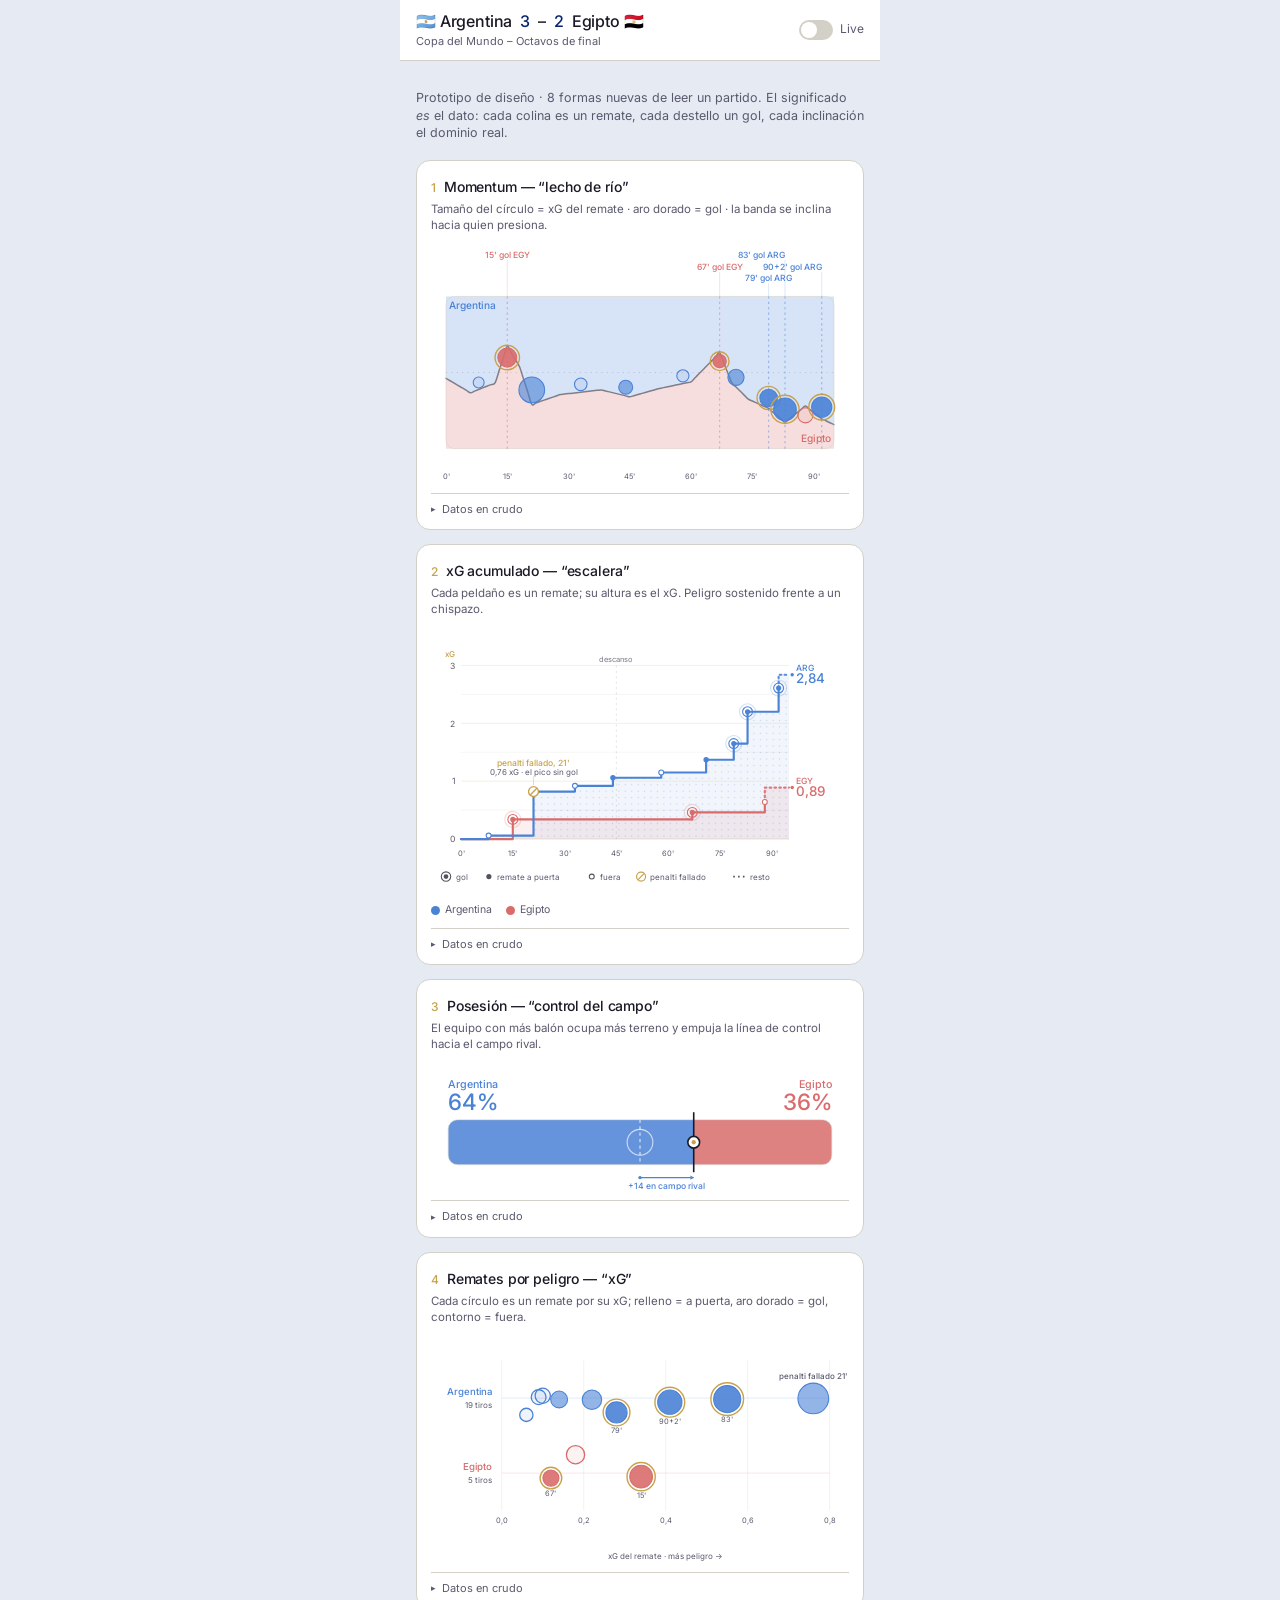
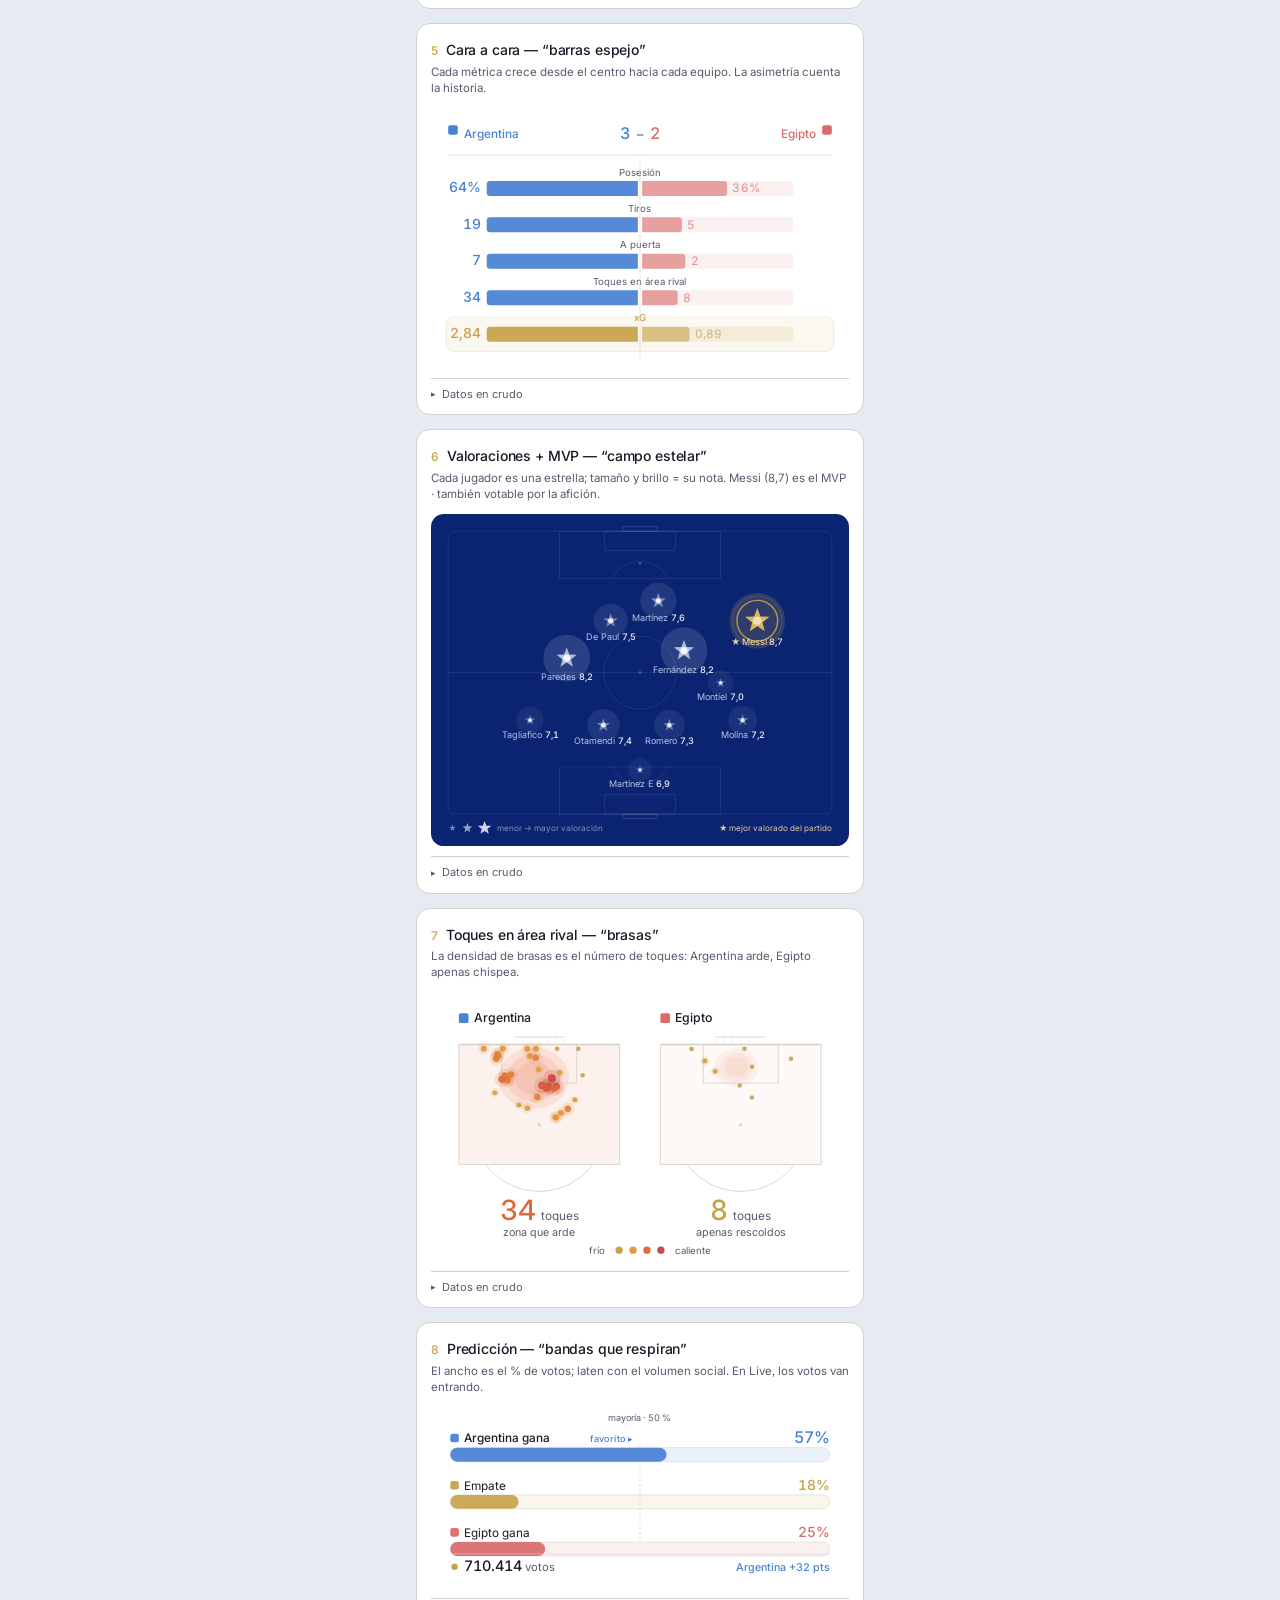
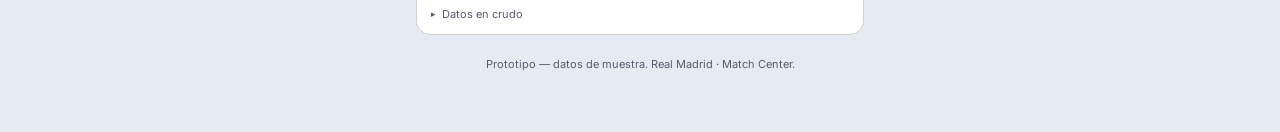
==== commit 6366f7a7: "Rediseña momentum, posesión y remates según feedback de diseño - #1 Momentum: sustituye los "picos" " ====
--- a/web/dataviz/index.html
+++ b/web/dataviz/index.html
@@ -317,144 +317,83 @@
    ============================================================================ */
 function vizMomentum(upto = T_END){
   /* ---- geometry (viewBox width fixed at 390; height free) ---- */
-  const W=390, H=234, padL=14, padR=14, top=54, bot=198;
-  const mid=(top+bot)/2, amp=52, hillScale=52, hillW=6.5;
+  const W=390, H=222, padL=14, padR=14, top=48, bot=190;
+  const mid=(top+bot)/2, amp=54;
   const x = m => padL + (m/T_END)*(W-padL-padR);
-  const fy = m => mid + momentumAt(m)*amp;   // home+ → frontier lower → more blue above
+  const fy = m => mid + momentumAt(m)*amp;            // home + → frontier lower → more blue above
 
   /* ---- theme-aware colours ---- */
   const cHome=css('--home'), cAway=css('--away'), cInk=css('--ink'),
-        cMuted=css('--muted'), cBorder=css('--border'), cSurf=css('--surface-2'),
-        cGold=css('--gold');
-
-  const svg = el('svg',{class:'viz', viewBox:`0 0 ${W} ${H}`, role:'img',
-    'aria-labelledby':'m1t m1d'});
+        cMuted=css('--muted'), cBorder=css('--border'), cGold=css('--gold');
+
+  const svg = el('svg',{class:'viz', viewBox:`0 0 ${W} ${H}`, role:'img','aria-labelledby':'m1t m1d'});
   svg.appendChild(el('title',{id:'m1t'},'Momentum del partido, tipo lecho de río'));
   svg.appendChild(el('desc',{id:'m1d'},
-    'Banda de 90 minutos. La frontera fluida se inclina hacia el equipo que domina cada minuto (arriba en azul manda Argentina, abajo en rojo Egipto). Las colinas son remates, con altura proporcional a su xG, y los destellos verticales marcan los cinco goles.'));
-
-  /* ---- sample the frontier once per minute up to `upto` (progressive reveal) ---- */
-  const mm=[]; for(let m=0;m<=upto;m+=1) mm.push(m);
-  if (mm[mm.length-1] < upto) mm.push(upto);
-  if (mm.length<2) mm.push(mm[0]);
-  const P = mm.map(m=>[x(m), fy(m)]);
-  const lastX = P[P.length-1][0];
-
-  /* Catmull-Rom → cubic bézier: one segment string per gap (passes through samples,
-     so goal/shot markers sit exactly on the curve). */
-  const seg = i => {
-    const p0=P[i-1]||P[i], p1=P[i], p2=P[i+1], p3=P[i+2]||P[i+1];
-    const c1x=p1[0]+(p2[0]-p0[0])/6, c1y=p1[1]+(p2[1]-p0[1])/6;
-    const c2x=p2[0]-(p3[0]-p1[0])/6, c2y=p2[1]-(p3[1]-p1[1])/6;
-    return `C ${c1x.toFixed(2)},${c1y.toFixed(2)} ${c2x.toFixed(2)},${c2y.toFixed(2)} ${p2[0].toFixed(2)},${p2[1].toFixed(2)}`;
-  };
-  let curve=''; for(let i=0;i<P.length-1;i++) curve+=' '+seg(i);
-  const start=`${P[0][0].toFixed(2)},${P[0][1].toFixed(2)}`;
-
-  /* ================= layer 1 · faint minute gridlines ================= */
-  [15,30,45,60,75].forEach(m=>{ if(m>upto) return;
-    svg.appendChild(el('line',{x1:x(m),y1:top,x2:x(m),y2:bot,
-      stroke:cBorder,'stroke-width':0.5,'stroke-opacity':0.35}));
+    'Banda de 90 minutos cuya frontera fluida se inclina hacia el equipo que domina cada minuto: arriba en azul manda Argentina, abajo en rojo Egipto. Cada círculo es un remate con tamaño proporcional a su xG, y los destellos verticales marcan los cinco goles.'));
+
+  /* ---- sample the frontier once per minute up to `upto` (progressive reveal in Live) ---- */
+  const pts=[]; for(let m=0;m<=upto;m+=1) pts.push([x(m),fy(m)]);
+  if(pts.length<2) pts.push([x(0),fy(0)]);
+
+  /* Catmull-Rom → cubic bezier: a genuinely smooth river, drawn by hand
+     (no charting library, so the prototype stays self-contained / offline). */
+  function smooth(P){
+    if(P.length<3) return `M ${P[0][0].toFixed(2)} ${P[0][1].toFixed(2)} L ${P[P.length-1][0].toFixed(2)} ${P[P.length-1][1].toFixed(2)}`;
+    let d=`M ${P[0][0].toFixed(2)} ${P[0][1].toFixed(2)}`;
+    for(let i=0;i<P.length-1;i++){
+      const p0=P[i-1]||P[i], p1=P[i], p2=P[i+1], p3=P[i+2]||P[i+1];
+      const c1x=p1[0]+(p2[0]-p0[0])/6, c1y=p1[1]+(p2[1]-p0[1])/6;
+      const c2x=p2[0]-(p3[0]-p1[0])/6, c2y=p2[1]-(p3[1]-p1[1])/6;
+      d+=` C ${c1x.toFixed(2)} ${c1y.toFixed(2)}, ${c2x.toFixed(2)} ${c2y.toFixed(2)}, ${p2[0].toFixed(2)} ${p2[1].toFixed(2)}`;
+    }
+    return d;
+  }
+  const front=smooth(pts);
+  const firstX=pts[0][0], lastX=pts[pts.length-1][0];
+
+  /* ---- full-coverage fills: blue above the frontier (home), red below (away) ---- */
+  svg.appendChild(el('path',{d:`${front} L ${lastX} ${top} L ${firstX} ${top} Z`, fill:cHome,'fill-opacity':0.22}));
+  svg.appendChild(el('path',{d:`${front} L ${lastX} ${bot} L ${firstX} ${bot} Z`, fill:cAway,'fill-opacity':0.22}));
+  /* faint 50-50 reference so the tilt reads against a baseline */
+  svg.appendChild(el('line',{x1:padL,y1:mid,x2:W-padR,y2:mid,stroke:cMuted,'stroke-width':0.5,'stroke-dasharray':'1 4','stroke-opacity':0.45}));
+  /* the flowing frontier itself */
+  svg.appendChild(el('path',{d:front,fill:'none',stroke:cInk,'stroke-width':1.4,'stroke-opacity':0.5,'stroke-linecap':'round'}));
+  /* band frame */
+  svg.appendChild(el('rect',{x:padL,y:top,width:W-padL-padR,height:bot-top,rx:8,fill:'none',stroke:cBorder,'stroke-width':0.5}));
+
+  /* ---- shots = clean xG bubbles sitting in each team's territory (no more spikes) ----
+     radius ∝ √xG (area reads as xG) · on-target = filled · off-target = hollow · goal = gold ring */
+  MATCH.shotsData.forEach(s=>{
+    if(s.min>upto) return;
+    const home=s.team==='home';
+    const cx=x(s.min), base=fy(s.min);
+    const r=2.4+Math.sqrt(s.xg)*11;
+    const cy = home ? base-r-1.5 : base+r+1.5;       // nudge into own colour
+    const col = home ? cHome : cAway;
+    if(s.onTarget){
+      svg.appendChild(el('circle',{cx,cy,r,fill:col,'fill-opacity':s.goal?0.9:0.6,stroke:col,'stroke-width':1}));
+    }else{
+      svg.appendChild(el('circle',{cx,cy,r,fill:col,'fill-opacity':0.10,stroke:col,'stroke-width':1}));
+    }
+    if(s.goal) svg.appendChild(el('circle',{cx,cy,r:r+2.6,fill:'none',stroke:cGold,'stroke-width':1.3}));
   });
 
-  /* ================= layer 2 · goal flash columns (behind the river) ================= */
-  MATCH.goals.forEach(g=>{ if(g.min>upto) return;
-    const cx=x(g.min), col=g.team==='home'?cHome:cAway;
-    svg.appendChild(el('rect',{x:cx-2.5,y:top,width:5,height:bot-top,
-      fill:col,'fill-opacity':0.10}));
+  /* ---- goals = vertical flash + dashed line + staggered label ---- */
+  MATCH.goals.forEach((g,i)=>{
+    if(g.min>upto) return;
+    const cx=x(g.min), home=g.team==='home', col=home?cHome:cAway, short=home?MATCH.home.short:MATCH.away.short;
+    svg.appendChild(el('line',{x1:cx,y1:top,x2:cx,y2:bot,stroke:col,'stroke-width':1,'stroke-dasharray':'2 3','stroke-opacity':0.5}));
+    const ly=12+(i%3)*11;                              // 3 rows so clustered goals don't collide
+    const anchor = cx>W-64 ? 'end' : (cx<48?'start':'middle');
+    svg.appendChild(el('line',{x1:cx,y1:ly+2,x2:cx,y2:top,stroke:col,'stroke-width':0.5,'stroke-opacity':0.35}));
+    svg.appendChild(el('text',{x:cx,y:ly,'text-anchor':anchor,'font-size':8,fill:col,'font-weight':500},`${minLabel(g.min)} gol ${short}`));
   });
 
-  /* ================= layer 3 · equilibrium axis (neutral momentum) ================= */
-  svg.appendChild(el('line',{x1:padL,y1:mid,x2:lastX,y2:mid,
-    stroke:cMuted,'stroke-width':0.5,'stroke-dasharray':'1 3','stroke-opacity':0.30}));
-
-  /* ================= layer 4 · the two river banks (opacity layers) ================= */
-  svg.appendChild(el('path',{d:`M ${P[0][0].toFixed(2)},${top} L ${start}${curve} L ${lastX.toFixed(2)},${top} Z`,
-    fill:cHome,'fill-opacity':0.16}));
-  svg.appendChild(el('path',{d:`M ${P[0][0].toFixed(2)},${bot} L ${start}${curve} L ${lastX.toFixed(2)},${bot} Z`,
-    fill:cAway,'fill-opacity':0.16}));
-
-  /* ================= layer 5 · shoreline — each bézier tinted by who leads that minute ================= */
-  for(let i=0;i<P.length-1;i++){
-    const midMin=(mm[i]+mm[i+1])/2;
-    const col=momentumAt(midMin)>=0 ? cHome : cAway;
-    svg.appendChild(el('path',{d:`M ${P[i][0].toFixed(2)},${P[i][1].toFixed(2)} ${seg(i)}`,
-      fill:'none',stroke:col,'stroke-width':1.4,'stroke-opacity':0.75,'stroke-linecap':'round'}));
-  }
-
-  /* ================= layer 6 · hills = shots (height ∝ xG; up=ARG, down=EGY) ================= */
-  MATCH.shotsData.forEach(s=>{ if(s.min>upto) return;
-    const cx=x(s.min), base=fy(s.min), up=s.team==='home';
-    const col=up?cHome:cAway, h=s.xg*hillScale;
-    const tip=clamp(up?base-h:base+h, top+2, bot-2);
-    const fo=s.goal?0.85:(s.onTarget?0.5:0.22);
-    svg.appendChild(el('path',{
-      d:`M ${(cx-hillW).toFixed(2)},${base.toFixed(2)} `+
-        `C ${(cx-hillW*0.45).toFixed(2)},${base.toFixed(2)} ${(cx-hillW*0.55).toFixed(2)},${tip.toFixed(2)} ${cx.toFixed(2)},${tip.toFixed(2)} `+
-        `C ${(cx+hillW*0.55).toFixed(2)},${tip.toFixed(2)} ${(cx+hillW*0.45).toFixed(2)},${base.toFixed(2)} ${(cx+hillW).toFixed(2)},${base.toFixed(2)} Z`,
-      fill:col,'fill-opacity':fo,stroke:col,'stroke-width':0.5,
-      'stroke-opacity':s.goal?0.9:0.55}));
-    // apex dot = shot on target (redundant, non-colour encoding of danger)
-    if(s.onTarget) svg.appendChild(el('circle',{cx,cy:tip,r:1.5,
-      fill:col,stroke:cSurf,'stroke-width':0.5}));
-  });
-
-  /* ================= layer 7 · goals — dashed guide + ringed marker on the frontier ================= */
-  MATCH.goals.forEach(g=>{ if(g.min>upto) return;
-    const cx=x(g.min), col=g.team==='home'?cHome:cAway, cy=fy(g.min);
-    svg.appendChild(el('line',{x1:cx,y1:top,x2:cx,y2:bot,stroke:col,
-      'stroke-width':1,'stroke-dasharray':'1.5 3.5','stroke-opacity':0.55}));
-    svg.appendChild(el('circle',{cx,cy,r:5,fill:'none',stroke:col,'stroke-width':1}));
-    svg.appendChild(el('circle',{cx,cy,r:2.8,fill:col,stroke:cSurf,'stroke-width':1}));
-  });
-
-  /* ================= layer 8 · band frame (hairline, on top) ================= */
-  svg.appendChild(el('rect',{x:padL,y:top,width:W-padL-padR,height:bot-top,
-    fill:'none',stroke:cBorder,'stroke-width':0.5}));
-
-  /* ================= layer 9 · live "now" marker (only mid-match) ================= */
-  if (upto < T_END-0.01){
-    const nx=x(upto);
-    svg.appendChild(el('line',{x1:nx,y1:top,x2:nx,y2:bot,stroke:cGold,
-      'stroke-width':1,'stroke-opacity':0.55}));
-    svg.appendChild(el('circle',{class:'rm-now',cx:nx,cy:fy(upto),r:3,
-      fill:cGold,stroke:cSurf,'stroke-width':1}));
-  }
-
-  /* ================= layer 10 · team anchors ================= */
-  svg.appendChild(el('text',{x:padL+3,y:top+13,'font-size':10,'font-weight':500,
-    fill:cHome},'Argentina'));
-  svg.appendChild(el('text',{x:W-padR-3,y:bot-6,'text-anchor':'end','font-size':10,
-    'font-weight':500,fill:cAway},'Egipto'));
-
-  /* ================= layer 11 · minute axis ================= */
-  [0,15,30,45,60,75,90].forEach(m=>{
-    svg.appendChild(el('line',{x1:x(m),y1:bot,x2:x(m),y2:bot+3.5,
-      stroke:cBorder,'stroke-width':0.5}));
-    svg.appendChild(el('text',{x:x(m),y:bot+14,'text-anchor':'middle','font-size':7.5,
-      fill:cMuted,style:'font-variant-numeric:tabular-nums'},`${m}'`));
-  });
-
-  /* ================= layer 12 · goal labels — de-overlapped lane above the band ================= */
-  const gls = MATCH.goals.filter(g=>g.min<=upto)
-    .map(g=>({cx:x(g.min), min:g.min, col:g.team==='home'?cHome:cAway,
-              short:g.team==='home'?MATCH.home.short:MATCH.away.short}))
-    .sort((a,b)=>a.cx-b.cx);
-  const rowRight=[], rowY=[18,30,42];
-  gls.forEach(g=>{
-    const txt=`${minLabel(g.min)} gol ${g.short}`;
-    const halfW=txt.length*2.2+2;
-    let row=0; while(row<rowY.length-1 && g.cx-halfW < (rowRight[row]||-99)) row++;
-    rowRight[row]=g.cx+halfW;
-    const tx=clamp(g.cx, padL+halfW, W-padR-halfW);
-    const ly=rowY[row];
-    // leader from label to the top of the band at the true goal minute
-    svg.appendChild(el('line',{x1:g.cx,y1:top,x2:tx,y2:ly+2.5,
-      stroke:g.col,'stroke-width':0.5,'stroke-opacity':0.5}));
-    svg.appendChild(el('text',{x:tx,y:ly,'text-anchor':'middle','font-size':8,
-      'font-weight':500,fill:g.col,style:'font-variant-numeric:tabular-nums'},txt));
-  });
-
+  /* ---- team anchors + minute axis + Live "now" marker ---- */
+  svg.appendChild(el('text',{x:padL+3,y:top+12,'font-size':9.5,'font-weight':500,fill:cHome},'Argentina'));
+  svg.appendChild(el('text',{x:W-padR-3,y:bot-6,'text-anchor':'end','font-size':9.5,'font-weight':500,fill:cAway},'Egipto'));
+  [0,15,30,45,60,75,90].forEach(m=>svg.appendChild(el('text',{x:x(m),y:H-4,'text-anchor':'middle','font-size':7,fill:cMuted},`${m}'`)));
+  if(upto<T_END) svg.appendChild(el('line',{x1:x(upto),y1:top,x2:x(upto),y2:bot,stroke:cGold,'stroke-width':1}));
   return svg;
 }
 
@@ -616,96 +555,62 @@
    so ARG's larger share pulls the knot toward ARG. `frac` overridable for Live.
    ============================================================================ */
 function vizTug(frac){
-  const W=390,H=126;
-  const ropeY=82;
-  const L=30,R=360,len=R-L,cx=(L+R)/2;
-
-  const awayShare = frac!=null ? frac : MATCH.possession[1]/100;      // knot pos from left = EGY share
+  /* Posesión como CONTROL DEL CAMPO. El equipo con más balón ocupa más terreno,
+     así que "más posesión = más área" (se corrige la paradoja del tira y afloja,
+     donde el que ganaba tenía menos barra). `frac` = cuota de EGY (0..1) para Live. */
+  const W=390,H=118,padL=16,padR=16,barY=52,barH=42;
+  const L=padL,R=W-padR,len=R-L;
   const homePct = frac!=null ? Math.round((1-frac)*100) : MATCH.possession[0];
   const awayPct = 100-homePct;
-  const kx = clamp(L+len*awayShare, L+16, R-16);
-
-  const home=css('--home'), away=css('--away');
-  const ink=css('--ink'), muted=css('--muted'), border=css('--border'),
-        surf=css('--surface-2'), gold=css('--gold');
-
-  const homeWins = homePct>=awayPct;
-  const winColor = homeWins?home:away;
-  const lead = Math.abs(homePct-awayPct);
-  const hi=Math.max(homePct,awayPct), lo=Math.min(homePct,awayPct);
+  const cxL = L + len*(homePct/100);      // línea de control: ARG ocupa [L, cxL]
+  const midX = L + len/2;                 // medio campo (50%)
+
+  const cHome=css('--home'), cAway=css('--away'), cMuted=css('--muted'),
+        cBorder=css('--border'), cSurf=css('--surface-2'), cInk=css('--ink'), cGold=css('--gold');
 
   const svg=el('svg',{class:'viz',viewBox:`0 0 ${W} ${H}`,role:'img','aria-labelledby':'m3t m3d'});
-  svg.appendChild(el('title',{id:'m3t'},'Posesión: tira y afloja'));
+  svg.appendChild(el('title',{id:'m3t'},'Posesión como control del campo'));
   svg.appendChild(el('desc',{id:'m3d'},
-    `Una cuerda con un nudo central. El nudo está desplazado hacia ${homeWins?MATCH.home.name:MATCH.away.name}, que domina la posesión ${hi} a ${lo}.`));
-
-  // --- displacement band: how far the knot is dragged from the 50–50 centre ---
-  const bx0=Math.min(cx,kx), bx1=Math.max(cx,kx);
-  svg.appendChild(el('rect',{x:bx0,y:ropeY-6,width:bx1-bx0,height:12,rx:6,
-    fill:winColor,'fill-opacity':0.12}));
-
-  // --- rope body: soft underlay per half, then a braided twist on top ---
-  svg.appendChild(el('line',{x1:L,y1:ropeY,x2:kx,y2:ropeY,stroke:home,'stroke-width':6,'stroke-linecap':'round','stroke-opacity':0.22}));
-  svg.appendChild(el('line',{x1:kx,y1:ropeY,x2:R,y2:ropeY,stroke:away,'stroke-width':6,'stroke-linecap':'round','stroke-opacity':0.22}));
-
-  function braid(x0,x1,color){
-    const amp=3.1, per=12, step=2;
-    const xs=[]; for(let x=x0;x<x1;x+=step) xs.push(x); xs.push(x1);
-    let dA='',dB='';
-    xs.forEach((x,i)=>{
-      const t=(x-L)/per*Math.PI*2;
-      const yA=ropeY+Math.sin(t)*amp, yB=ropeY-Math.sin(t)*amp;
-      dA+=(i?'L':'M')+x.toFixed(1)+' '+yA.toFixed(1)+' ';
-      dB+=(i?'L':'M')+x.toFixed(1)+' '+yB.toFixed(1)+' ';
-    });
-    svg.appendChild(el('path',{d:dB,fill:'none',stroke:color,'stroke-width':2,'stroke-linecap':'round','stroke-opacity':0.5}));
-    svg.appendChild(el('path',{d:dA,fill:'none',stroke:color,'stroke-width':2,'stroke-linecap':'round','stroke-opacity':0.92}));
-  }
-  braid(L,kx,home);
-  braid(kx,R,away);
-
-  // --- tension / segment marks along the rope (every 10%) ---
-  for(let i=1;i<10;i++){
-    const tx=L+len*i/10;
-    if(Math.abs(tx-kx)<12) continue;
-    const c=tx<kx?home:away;
-    svg.appendChild(el('line',{x1:tx,y1:ropeY-4.5,x2:tx,y2:ropeY+4.5,stroke:c,'stroke-width':0.75,'stroke-opacity':0.4}));
-  }
-
-  // --- end grips (each team's hold) ---
-  svg.appendChild(el('rect',{x:L-7,y:ropeY-10,width:7,height:20,rx:3,fill:home}));
-  svg.appendChild(el('rect',{x:R,y:ropeY-10,width:7,height:20,rx:3,fill:away}));
-
-  // --- 50–50 equilibrium reference ---
-  svg.appendChild(el('line',{x1:cx,y1:ropeY-19,x2:cx,y2:ropeY+19,stroke:border,'stroke-width':0.75,'stroke-dasharray':'2 3'}));
-  svg.appendChild(el('path',{d:`M ${cx-3} ${ropeY-19} L ${cx+3} ${ropeY-19} L ${cx} ${ropeY-15} Z`,fill:muted}));
-  svg.appendChild(el('text',{x:cx,y:ropeY-22,'text-anchor':'middle','font-size':8,fill:muted},'50'));
-
-  // --- knot: flat capsule with binding wraps + gold marker heart ---
-  svg.appendChild(el('rect',{x:kx-11,y:ropeY-15,width:22,height:30,rx:7,fill:surf,stroke:ink,'stroke-width':0.75}));
-  svg.appendChild(el('rect',{x:kx-11,y:ropeY-15,width:11,height:30,rx:7,fill:home,'fill-opacity':0.14}));
-  svg.appendChild(el('rect',{x:kx,y:ropeY-15,width:11,height:30,rx:7,fill:away,'fill-opacity':0.14}));
-  [-7,0,7].forEach(dy=>svg.appendChild(el('line',{x1:kx-11,y1:ropeY+dy,x2:kx+11,y2:ropeY+dy,stroke:ink,'stroke-width':0.5,'stroke-opacity':0.28})));
-  svg.appendChild(el('circle',{cx:kx,cy:ropeY,r:3.2,fill:gold}));
-
-  // --- displacement arrow: direction + size of the pull ---
-  const aY=ropeY+30;
-  if(lead>0){
-    const dir=kx<cx?-1:1;
-    svg.appendChild(el('line',{x1:cx,y1:aY,x2:kx-dir*5,y2:aY,stroke:winColor,'stroke-width':1}));
-    svg.appendChild(el('path',{d:`M ${kx} ${aY} L ${kx-dir*5} ${aY-3.2} L ${kx-dir*5} ${aY+3.2} Z`,fill:winColor}));
-    svg.appendChild(el('text',{x:(cx+kx)/2,y:aY-4,'text-anchor':'middle','font-size':9.5,'font-weight':500,fill:winColor,class:'tug-num'},`+${lead}`));
-  }
-
-  // --- names + big percentages at each end ---
-  svg.appendChild(el('text',{x:L-7,y:26,'font-size':9.5,'font-weight':500,fill:home},MATCH.home.name));
-  svg.appendChild(el('text',{x:L-7,y:52,'font-size':29,'font-weight':500,fill:home,class:'tug-num'},`${homePct}%`));
-  svg.appendChild(el('text',{x:R+7,y:26,'text-anchor':'end','font-size':9.5,'font-weight':500,fill:away},MATCH.away.name));
-  svg.appendChild(el('text',{x:R+7,y:52,'text-anchor':'end','font-size':29,'font-weight':500,fill:away,class:'tug-num'},`${awayPct}%`));
-
-  // --- caption ---
-  svg.appendChild(el('text',{x:cx,y:H-4,'text-anchor':'middle','font-size':8,fill:muted},'el nudo se desplaza hacia quien más controla el balón'));
-
+    'El campo se reparte según la posesión: el equipo con más balón ocupa más terreno y empuja la línea de control hacia el campo rival. Argentina controla el 64% del terreno, Egipto el 36%.'));
+
+  /* ---- rounded pitch strip, split into two territories via clip ---- */
+  const clipId='possclip';
+  const defs=el('defs');
+  const cp=el('clipPath',{id:clipId}); cp.appendChild(el('rect',{x:L,y:barY,width:len,height:barH,rx:9})); defs.appendChild(cp);
+  svg.appendChild(defs);
+  const g=el('g',{'clip-path':`url(#${clipId})`});
+  g.appendChild(el('rect',{x:L,y:barY,width:cxL-L,height:barH,fill:cHome,'fill-opacity':0.85}));       // territorio ARG
+  g.appendChild(el('rect',{x:cxL,y:barY,width:R-cxL,height:barH,fill:cAway,'fill-opacity':0.85}));     // territorio EGY
+  /* mini marcas de campo: medio campo + círculo central (referencia 50%) */
+  g.appendChild(el('line',{x1:midX,y1:barY,x2:midX,y2:barY+barH,stroke:cSurf,'stroke-width':1,'stroke-dasharray':'3 3','stroke-opacity':0.8}));
+  g.appendChild(el('circle',{cx:midX,cy:barY+barH/2,r:12,fill:'none',stroke:cSurf,'stroke-width':1,'stroke-opacity':0.7}));
+  svg.appendChild(g);
+  svg.appendChild(el('rect',{x:L,y:barY,width:len,height:barH,rx:9,fill:'none',stroke:cBorder,'stroke-width':0.5}));
+
+  /* ---- control line + ball ---- */
+  svg.appendChild(el('line',{x1:cxL,y1:barY-7,x2:cxL,y2:barY+barH+7,stroke:cInk,'stroke-width':1.5}));
+  svg.appendChild(el('circle',{cx:cxL,cy:barY+barH/2,r:5.5,fill:cSurf,stroke:cInk,'stroke-width':1.5}));
+  svg.appendChild(el('circle',{cx:cxL,cy:barY+barH/2,r:2,fill:cGold}));
+
+  /* ---- team labels + big percentages at the ends ---- */
+  svg.appendChild(el('text',{x:L,y:22,'font-size':10,'font-weight':500,fill:cHome},'Argentina'));
+  svg.appendChild(el('text',{x:L,y:43,'font-size':21,'font-weight':500,fill:cHome},`${homePct}%`));
+  svg.appendChild(el('text',{x:R,y:22,'text-anchor':'end','font-size':10,'font-weight':500,fill:cAway},'Egipto'));
+  svg.appendChild(el('text',{x:R,y:43,'text-anchor':'end','font-size':21,'font-weight':500,fill:cAway},`${awayPct}%`));
+
+  /* ---- "push past midfield" annotation: winner shoved the control line into rival half ---- */
+  const push = homePct-50;                    // +14 → ARG empuja hacia la derecha
+  const y=barY+barH+12;
+  if(Math.abs(push)>=1){
+    const dir = push>0, col = dir?cHome:cAway;
+    // conector desde medio campo hasta la línea de control + etiqueta debajo
+    svg.appendChild(el('line',{x1:midX,y1:y,x2:cxL,y2:y,stroke:col,'stroke-width':1.2}));
+    svg.appendChild(el('circle',{cx:midX,cy:y,r:1.6,fill:col}));
+    const dir2 = dir?1:-1;
+    svg.appendChild(el('path',{d:`M ${cxL} ${y} l ${-dir2*3} -2 l 0 4 Z`,fill:col}));
+    svg.appendChild(el('text',{x:(midX+cxL)/2,y:barY+barH+23,'text-anchor':'middle','font-size':8,'font-weight':500,fill:col},
+      `${dir?'+':'−'}${Math.abs(push)} en campo rival`));
+  }
   return svg;
 }
 
@@ -717,133 +622,68 @@
    deterministically — higher xG sits nearer the goal (assumption, see report).
    ============================================================================ */
 function vizConstellation(){
-  const W=390,H=290,cx=W/2,goalY=34;
-  const field='#0A1330';
-  // radial abstraction: distance from goal encodes xG (danger); NO lateral pitch coords.
-  const Rmin=48, Rmax=206, XGMAX=0.8;              // xG 0.8 -> nearest the goal
-  const AMIN=13*Math.PI/180, AMAX=70*Math.PI/180;  // fan half-spread per side
-  const TEAM={
-    home:{star:'#7FA8E8',core:'#CFE0FA',label:'#AEC6F0',name:'Argentina'},
-    away:{star:'#E58F8F',core:'#FAD0D0',label:'#F0B3B3',name:'Egipto'}
-  };
+  /* Reemplazo de la "constelación" (confusa, con ángulos inventados) por un
+     diagrama de remates por PELIGRO: cada círculo es un remate colocado según su
+     xG real (eje horizontal), tamaño ∝ xG, una fila por equipo. Honesto: no
+     inventa posición en el campo; sólo usa datos reales (xG, a puerta, gol). */
+  const W=390,H=210,padL=66,padR=18,top=22,bot=162;
+  const xgMax=0.8;
+  const x=v=>padL+(clamp(v,0,xgMax)/xgMax)*(W-padL-padR);
+  const laneH=(bot-top)/2;
+  const laneY={home:top+laneH*0.5, away:top+laneH*1.5};
+
+  const cHome=css('--home'), cAway=css('--away'), cMuted=css('--muted'),
+        cBorder=css('--border'), cInk=css('--ink'), cGold=css('--gold');
+
   const svg=el('svg',{class:'viz',viewBox:`0 0 ${W} ${H}`,role:'img','aria-labelledby':'m4t m4d'});
-  svg.appendChild(el('title',{id:'m4t'},'Mapa de tiros — constelación radial de xG'));
-  svg.appendChild(el('desc',{id:'m4d'},'Cada remate es una estrella que orbita la portería. La distancia a la portería codifica el xG: cuanto más cerca, más peligro; el tamaño también es el xG y el brillo indica si fue a puerta. El lado señala el equipo —Egipto a la izquierda, Argentina a la derecha— y el ángulo, el orden cronológico del disparo. Es una abstracción radial, no una posición lateral real. Los goles son estrellas llenas con su minuto y una línea dorada los une por orden: la remontada de Argentina, de dos abajo a tres arriba.'));
-
-  // ---- defs: clip to rounded sky ----
-  const clip=el('clipPath',{id:'m4clip'});
-  clip.appendChild(el('rect',{x:0,y:0,width:W,height:H,rx:12}));
-  svg.appendChild(el('defs',{},clip));
-
-  // ---- night sky (club deep blue, flat) ----
-  svg.appendChild(el('rect',{x:0,y:0,width:W,height:H,rx:12,fill:field}));
-
-  const sky=el('g',{'clip-path':'url(#m4clip)'});
-
-  // ---- deterministic polar positions: xG -> distance, team -> side, minute -> angle ----
-  const pts=MATCH.shotsData.map(s=>{
-    const xgN=clamp(s.xg,0,XGMAX)/XGMAX;
-    const R=lerp(Rmax,Rmin,xgN);
-    const side=s.team==='home'?1:-1;
-    const mag=lerp(AMIN,AMAX,clamp(s.min,0,95)/95);
-    const th=side*mag;
-    const px=clamp(cx+Math.sin(th)*R,16,W-16);
-    const py=clamp(goalY+Math.cos(th)*R,goalY+10,246);
-    return {...s,px,py,R,th};
+  svg.appendChild(el('title',{id:'m4t'},'Remates por peligro (xG)'));
+  svg.appendChild(el('desc',{id:'m4d'},
+    'Cada círculo es un remate colocado según su xG (más a la derecha = más peligro); el tamaño también crece con el xG. Relleno = a puerta, aro dorado = gol, contorno hueco = fuera. Una fila por equipo: Argentina arriba, Egipto abajo.'));
+
+  /* ---- xG scale (vertical gridlines + ticks) ---- */
+  [0,0.2,0.4,0.6,0.8].forEach(v=>{
+    svg.appendChild(el('line',{x1:x(v),y1:top,x2:x(v),y2:bot,stroke:cBorder,'stroke-width':0.5,'stroke-opacity':0.55}));
+    svg.appendChild(el('text',{x:x(v),y:bot+12,'text-anchor':'middle','font-size':7,fill:cMuted},es(v.toFixed(1))));
   });
-
-  // ---- xG range rings (dotted arcs) + a descending xG scale down the goal axis ----
-  sky.appendChild(el('line',{x1:cx,y1:goalY,x2:cx,y2:goalY+Rmax,stroke:'#3A4A80',
-    'stroke-opacity':0.35,'stroke-width':0.5,'stroke-dasharray':'1 5'}));
-  [0.6,0.4,0.2].forEach(xg=>{
-    const R=lerp(Rmax,Rmin,xg/XGMAX);
-    sky.appendChild(el('path',{d:ringArc(R),fill:'none',stroke:'#8894C0','stroke-opacity':0.22,
-      'stroke-width':0.75,'stroke-dasharray':'0.5 4.5','stroke-linecap':'round'}));
-    sky.appendChild(el('text',{x:(cx-4).toFixed(1),y:(goalY+R+2.4).toFixed(1),'text-anchor':'end',
-      'font-size':6.5,fill:'#9AA6CE','fill-opacity':0.85,style:'font-variant-numeric:tabular-nums'},es(xg.toFixed(1))));
+  svg.appendChild(el('text',{x:(padL+(W-padR))/2,y:H-3,'text-anchor':'middle','font-size':7.5,fill:cMuted},'xG del remate  ·  más peligro →'));
+
+  /* ---- lanes ---- */
+  [['home','Argentina',cHome,MATCH.shots[0]],['away','Egipto',cAway,MATCH.shots[1]]].forEach(([team,name,col,total])=>{
+    const ly=laneY[team];
+    svg.appendChild(el('line',{x1:padL,y1:ly,x2:W-padR,y2:ly,stroke:col,'stroke-width':0.5,'stroke-opacity':0.30}));
+    svg.appendChild(el('text',{x:padL-9,y:ly-3,'text-anchor':'end','font-size':9,'font-weight':500,fill:col},name));
+    svg.appendChild(el('text',{x:padL-9,y:ly+9,'text-anchor':'end','font-size':7.5,fill:cMuted},`${total} tiros`));
   });
-  sky.appendChild(el('text',{x:(cx-4).toFixed(1),y:(goalY+10).toFixed(1),'text-anchor':'end',
-    'font-size':6.5,fill:'#9AA6CE','fill-opacity':0.7},'xG'));
-
-  // ---- goal mouth in club gold: the shared origin every star orbits ----
-  sky.appendChild(el('path',{d:goalArc(20),fill:'none',stroke:'#C8A24B','stroke-opacity':0.55,'stroke-width':0.6}));
-  sky.appendChild(el('line',{x1:cx-22,y1:goalY,x2:cx+22,y2:goalY,stroke:'#C8A24B','stroke-opacity':0.65,'stroke-width':2.5,'stroke-linecap':'round'}));
-  sky.appendChild(el('line',{x1:cx-22,y1:goalY,x2:cx-22,y2:goalY+4.5,stroke:'#C8A24B','stroke-opacity':0.5,'stroke-width':1}));
-  sky.appendChild(el('line',{x1:cx+22,y1:goalY,x2:cx+22,y2:goalY+4.5,stroke:'#C8A24B','stroke-opacity':0.5,'stroke-width':1}));
-
-  // ---- comeback line: goals joined in chronological order (crosses left->right = the swing) ----
-  const goals=pts.filter(p=>p.goal).sort((a,b)=>a.min-b.min);
-  let ln='';
-  goals.forEach((g,i)=> ln+=(i?'L':'M')+g.px.toFixed(1)+' '+g.py.toFixed(1)+' ');
-  sky.appendChild(el('path',{d:ln,fill:'none',stroke:'#C8A24B','stroke-opacity':0.32,
-    'stroke-width':0.7,'stroke-dasharray':'1.5 3','stroke-linecap':'round','stroke-linejoin':'round'}));
-
-  // ---- misses first (dimmer), then goals on top ----
-  pts.filter(p=>!p.goal).forEach(s=>{
-    const c=TEAM[s.team], dR=1.7+s.xg*4.3;
-    if(s.onTarget){                                            // on target -> brighter, with halo ring
-      sky.appendChild(el('circle',{cx:s.px.toFixed(1),cy:s.py.toFixed(1),r:(dR+2.6).toFixed(1),fill:'none',stroke:c.star,'stroke-opacity':0.4,'stroke-width':0.6}));
-      sky.appendChild(el('circle',{cx:s.px.toFixed(1),cy:s.py.toFixed(1),r:dR.toFixed(1),fill:c.star,'fill-opacity':0.92}));
-      sky.appendChild(el('circle',{cx:s.px.toFixed(1),cy:s.py.toFixed(1),r:Math.max(0.9,dR*0.4).toFixed(1),fill:c.core,'fill-opacity':0.9}));
-    } else {                                                   // off target -> dim speck
-      sky.appendChild(el('circle',{cx:s.px.toFixed(1),cy:s.py.toFixed(1),r:dR.toFixed(1),fill:c.star,'fill-opacity':0.4,stroke:c.star,'stroke-opacity':0.45,'stroke-width':0.5}));
+
+  /* ---- place shots (big first so small ones stay visible); store positions ---- */
+  const jitter=rng(11), placed=[];
+  MATCH.shotsData.slice().sort((a,b)=>b.xg-a.xg).forEach(s=>{
+    const col=s.team==='home'?cHome:cAway;
+    const cx=x(s.xg);
+    const r=3+Math.sqrt(s.xg)*13;
+    const spread=(laneH/2)-r-6;
+    const cy=laneY[s.team]+(jitter()-0.5)*2*Math.max(spread,0);
+    placed.push({s,cx,cy,r,col});
+  });
+  placed.forEach(({s,cx,cy,r,col})=>{
+    if(s.onTarget){
+      svg.appendChild(el('circle',{cx,cy,r,fill:col,'fill-opacity':s.goal?0.9:0.6,stroke:col,'stroke-width':1}));
+    }else{
+      svg.appendChild(el('circle',{cx,cy,r,fill:col,'fill-opacity':0.09,stroke:col,'stroke-width':1.2}));
+    }
+    if(s.goal){
+      svg.appendChild(el('circle',{cx,cy,r:r+2.6,fill:'none',stroke:cGold,'stroke-width':1.3}));
+      svg.appendChild(el('text',{x:cx,y:cy+r+9,'text-anchor':'middle','font-size':7,fill:cMuted},minLabel(s.min)));
     }
   });
 
-  goals.forEach(s=>{
-    const c=TEAM[s.team], sR=4.2+s.xg*7;
-    sky.appendChild(el('circle',{cx:s.px.toFixed(1),cy:s.py.toFixed(1),r:(sR+7).toFixed(1),fill:'none',stroke:c.star,'stroke-opacity':0.16,'stroke-width':0.75}));
-    sky.appendChild(el('circle',{cx:s.px.toFixed(1),cy:s.py.toFixed(1),r:(sR+3.5).toFixed(1),fill:'none',stroke:c.star,'stroke-opacity':0.45,'stroke-width':0.75}));
-    sky.appendChild(el('path',{d:sparkle(s.px,s.py,sR),fill:c.star,'fill-opacity':1}));
-    sky.appendChild(el('path',{d:sparkle(s.px,s.py,sR*0.5),fill:c.core,'fill-opacity':0.95}));
-    sky.appendChild(el('text',{x:s.px.toFixed(1),y:(s.py-sR-7).toFixed(1),'text-anchor':'middle','font-size':8.5,
-      'font-weight':500,fill:c.label,style:'font-variant-numeric:tabular-nums'},minLabel(s.min)));
-  });
-
-  svg.appendChild(sky);
-
-  // ---- legend (in-field, bottom) ----
-  const lg=el('g',{'font-size':8,fill:'#AEB6D6','font-weight':400});
-  const y1=H-24, y2=H-9;
-  // gol (sparkle)
-  lg.appendChild(el('path',{d:sparkle(20,y1-2.5,4),fill:'#E0CFA0','fill-opacity':0.95}));
-  lg.appendChild(el('text',{x:28,y:y1},'gol'));
-  // a puerta (halo)
-  lg.appendChild(el('circle',{cx:64,cy:y1-2.5,r:4.2,fill:'none',stroke:'#AEB6D6','stroke-opacity':0.5,'stroke-width':0.6}));
-  lg.appendChild(el('circle',{cx:64,cy:y1-2.5,r:2.4,fill:'#AEB6D6'}));
-  lg.appendChild(el('text',{x:72,y:y1},'a puerta'));
-  // tamaño = xG
-  [1.6,2.6,3.8].forEach((rr,i)=>lg.appendChild(el('circle',{cx:132+i*10,cy:y1-2.5,r:rr,fill:'#8A93B8'})));
-  lg.appendChild(el('text',{x:158,y:y1},'tamaño = xG'));
-  // teams with side hint
-  lg.appendChild(el('circle',{cx:20,cy:y2-2.5,r:3.4,fill:TEAM.away.star}));
-  lg.appendChild(el('text',{x:28,y:y2},'Egipto (izq.)'));
-  lg.appendChild(el('circle',{cx:110,cy:y2-2.5,r:3.4,fill:TEAM.home.star}));
-  lg.appendChild(el('text',{x:118,y:y2},'Argentina (der.)'));
-  lg.appendChild(el('text',{x:W-14,y:y2,'text-anchor':'end',fill:'#8A93B8'},'distancia a la portería = xG'));
-  svg.appendChild(lg);
-
-  return svg;
-
-  // ---- local helpers ----
-  function sparkle(x0,y0,R){
-    const inner=R*0.34; let d='';
-    for(let k=0;k<8;k++){ const rr=k%2?inner:R; const a=Math.PI/4*k;
-      d+=(k?'L':'M')+(x0+Math.sin(a)*rr).toFixed(1)+' '+(y0-Math.cos(a)*rr).toFixed(1)+' '; }
-    return d+'Z';
-  }
-  function ringArc(R){
-    let d=''; const N=40;
-    for(let i=0;i<=N;i++){ const t=-AMAX+2*AMAX*i/N;
-      d+=(i?'L':'M')+(cx+Math.sin(t)*R).toFixed(1)+' '+(goalY+Math.cos(t)*R).toFixed(1)+' '; }
-    return d;
-  }
-  function goalArc(R){
-    let d=''; const N=14, span=1.15;
-    for(let i=0;i<=N;i++){ const t=-span+2*span*i/N;
-      d+=(i?'L':'M')+(cx+Math.sin(t)*R).toFixed(1)+' '+(goalY+Math.cos(t)*R).toFixed(1)+' '; }
-    return d;
-  }
+  /* ---- annotate the standout chance: Messi's missed penalty (0.76 xG) ---- */
+  const pen=placed.find(o=>o.s.xg===0.76);
+  if(pen){
+    svg.appendChild(el('text',{x:pen.cx,y:pen.cy-pen.r-4,'text-anchor':'middle','font-size':7.5,'font-weight':500,fill:cMuted},'penalti fallado 21\''));
+  }
+
+  return svg;   // la leyenda vive en el subtítulo de la tarjeta; el campo queda limpio
 }
 
 /* ============================================================================
@@ -1287,7 +1127,7 @@
 
 // 1 — Momentum (hero)
 mount('1','Momentum — “lecho de río”',
-  'Altura de la colina = xG del remate · destello = gol · la banda se inclina hacia quien presiona.',
+  'Tamaño del círculo = xG del remate · aro dorado = gol · la banda se inclina hacia quien presiona.',
   ()=>vizMomentum(),
   ()=>rawTable(['Min','Equipo','xG','A puerta','Gol'],
     MATCH.shotsData.map(s=>[minLabel(s.min),s.team==='home'?'ARG':'EGY',es(s.xg.toFixed(2)),s.onTarget?'sí':'no',s.goal?'sí':'no'])));
@@ -1299,15 +1139,15 @@
   ()=>rawTable(['Equipo','xG total'],[['Argentina',es(MATCH.xg[0].toFixed(2))],['Egipto',es(MATCH.xg[1].toFixed(2))]]),
   legend([['#4A82D6','Argentina'],['#D96B6B','Egipto']]));
 
-// 3 — Possession tug of war
-mount('3','Posesión — “tira y afloja”',
-  'El nudo se desplaza hacia quien tiene más balón. En modo Live, deriva con el partido.',
+// 3 — Possession as field control
+mount('3','Posesión — “control del campo”',
+  'El equipo con más balón ocupa más terreno y empuja la línea de control hacia el campo rival.',
   ()=>vizTug(),
   ()=>rawTable(['Equipo','Posesión'],[['Argentina',MATCH.possession[0]+'%'],['Egipto',MATCH.possession[1]+'%']]));
 
-// 4 — Constellation shot map
-mount('4','Mapa de tiros — “constelación”',
-  'Cada estrella es un remate; tamaño = xG, brillo = a puerta, estrella llena = gol.',
+// 4 — Shots by danger (xG dot plot)
+mount('4','Remates por peligro — “xG”',
+  'Cada círculo es un remate por su xG; relleno = a puerta, aro dorado = gol, contorno = fuera.',
   ()=>vizConstellation(),
   ()=>rawTable(['Min','Equipo','xG','A puerta','Gol'],
     MATCH.shotsData.map(s=>[minLabel(s.min),s.team==='home'?'ARG':'EGY',es(s.xg.toFixed(2)),s.onTarget?'sí':'no',s.goal?'sí':'no'])));
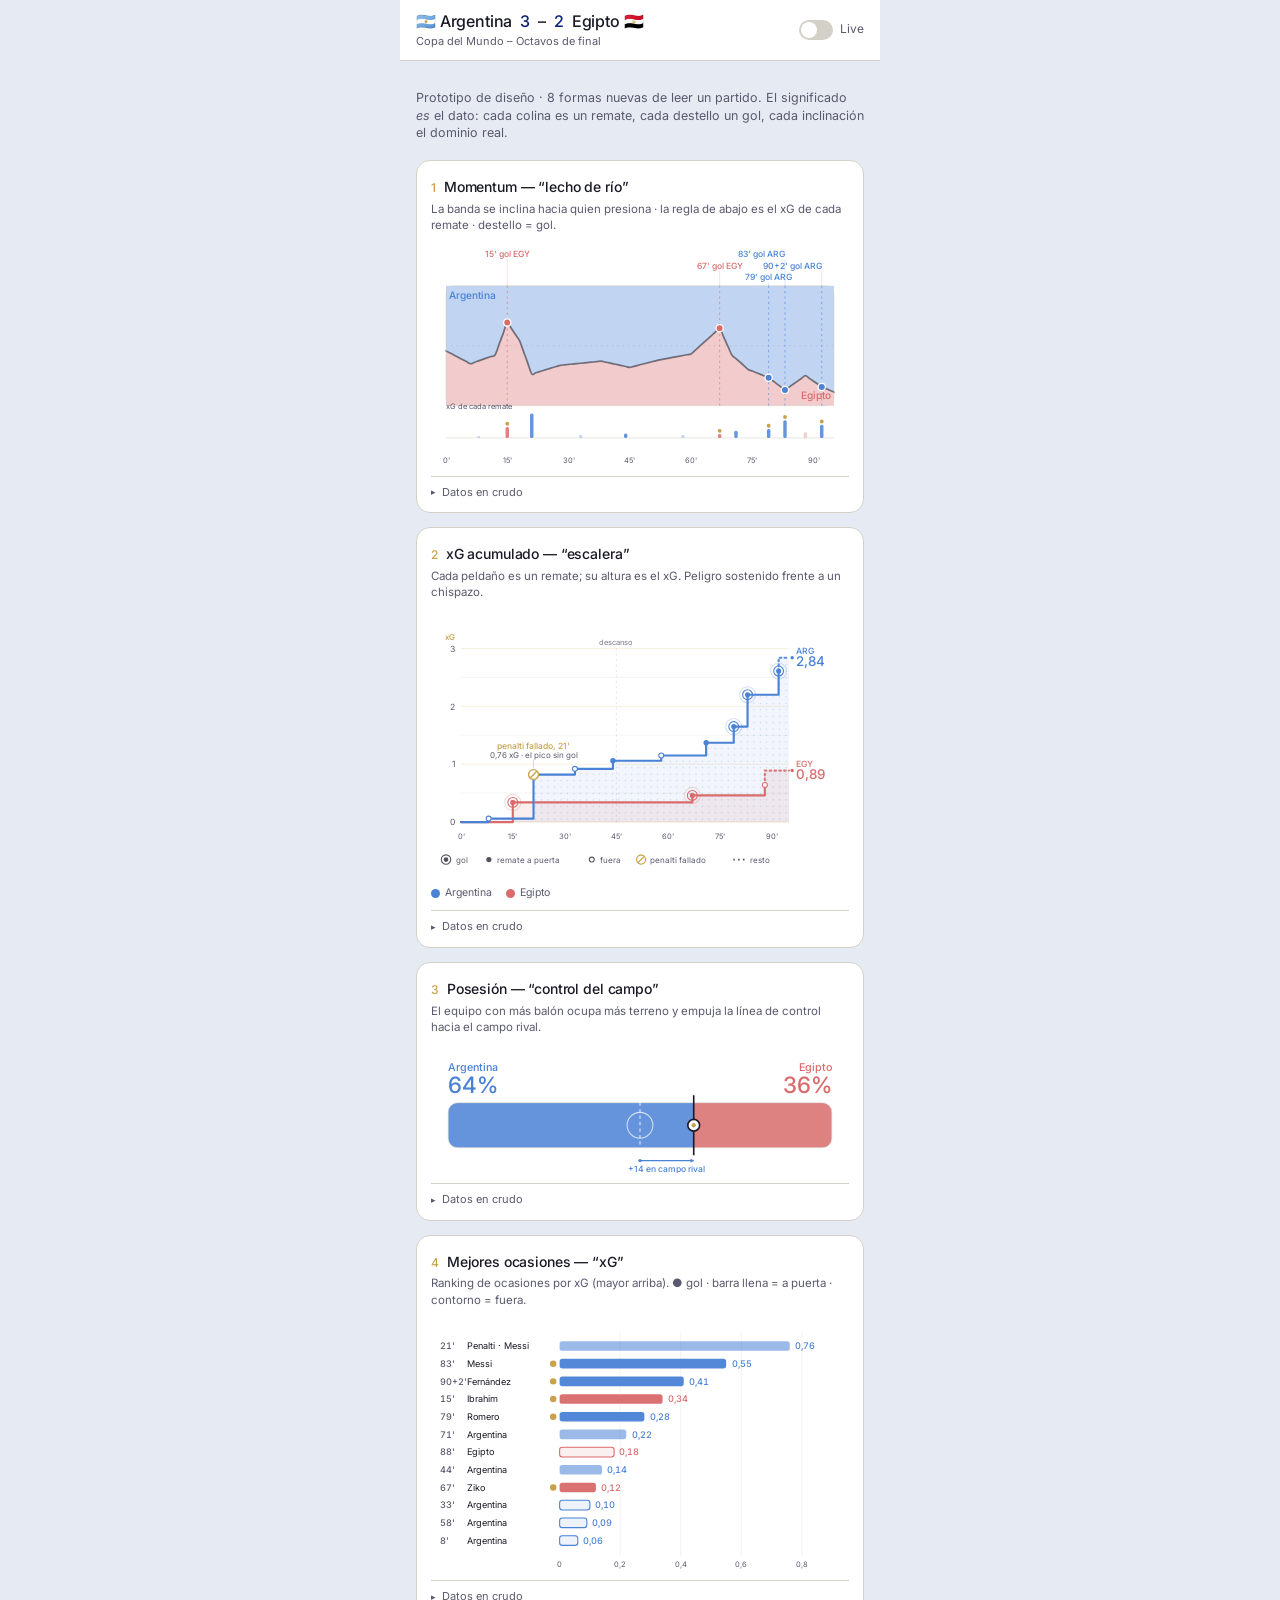
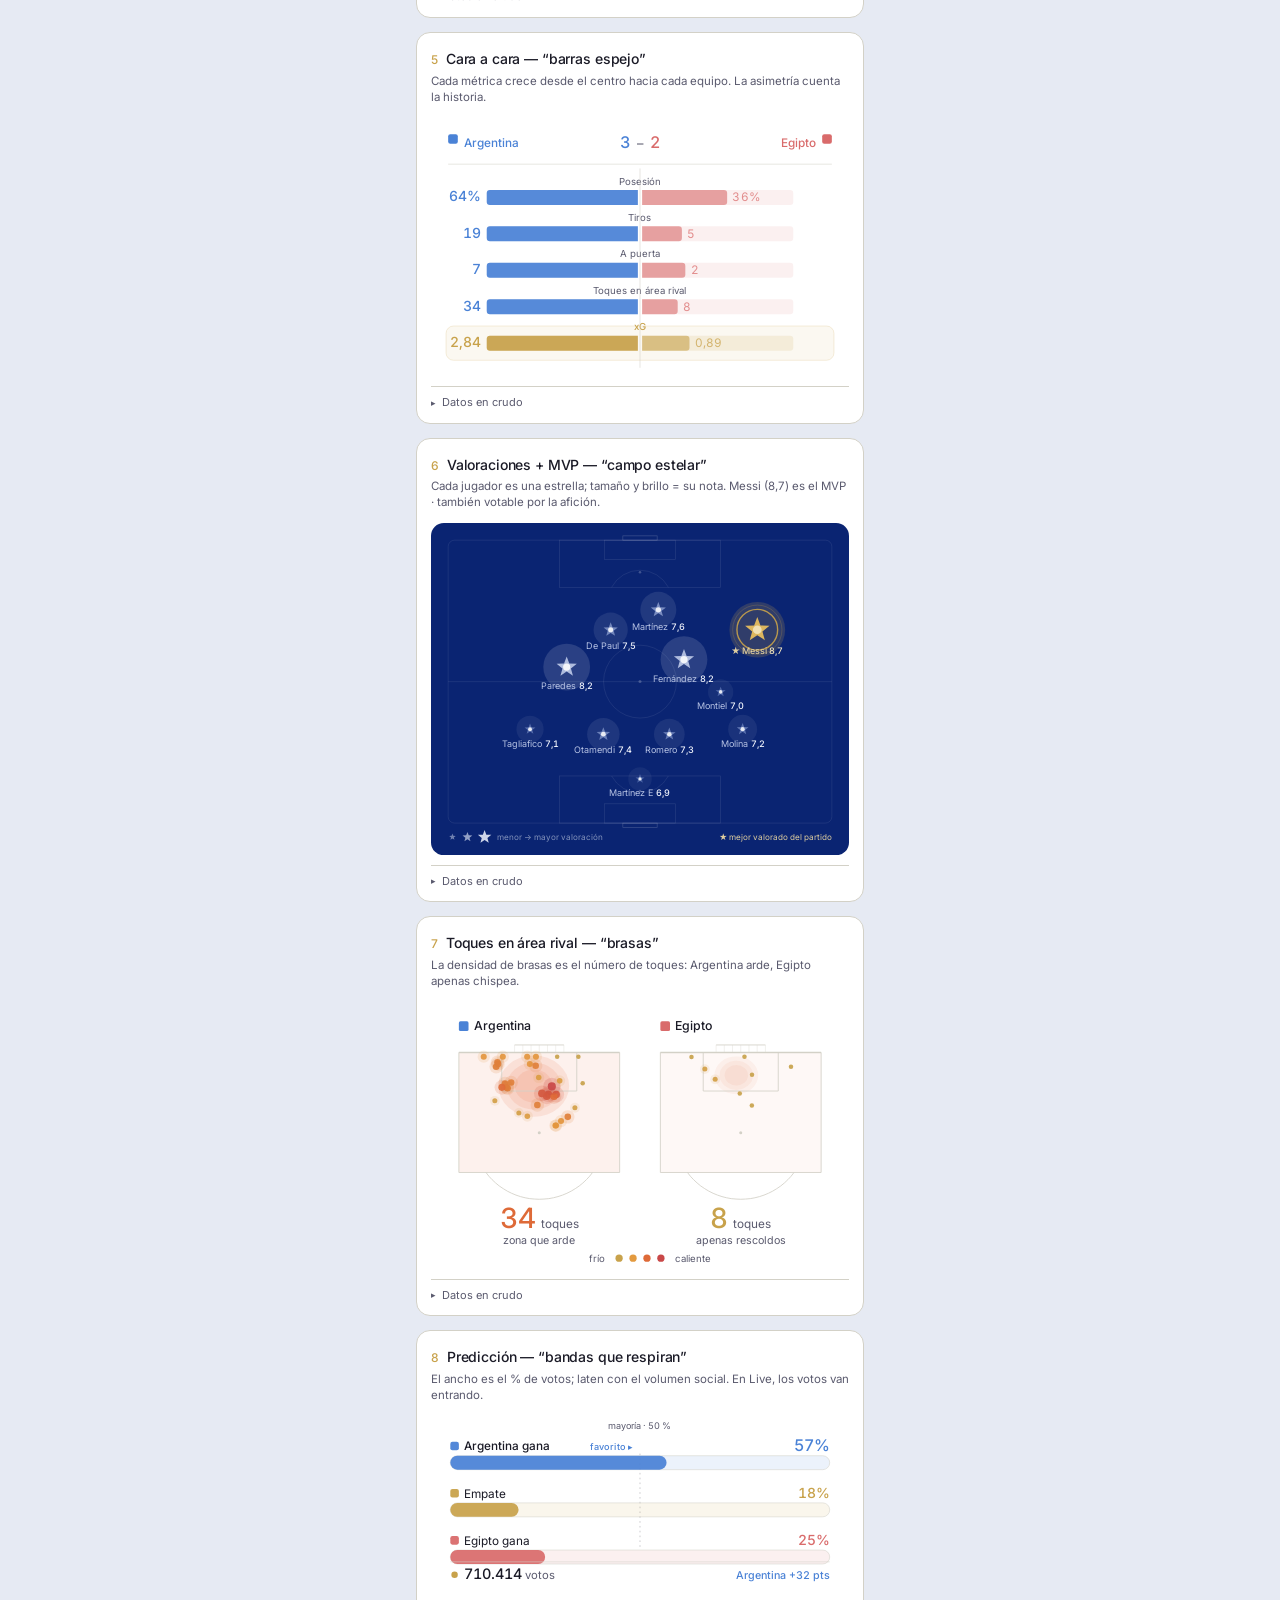
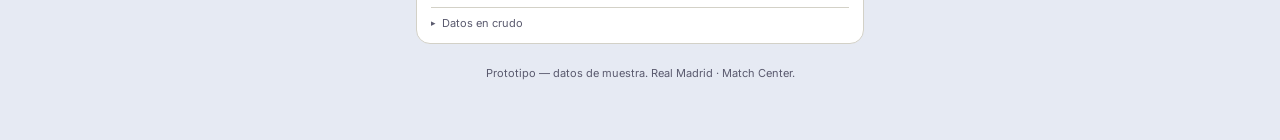
==== commit fa06a24c: "Momentum más limpio y #4 como ranking de ocasiones - #1 Momentum: se mantiene la banda de dos colore" ====
--- a/web/dataviz/index.html
+++ b/web/dataviz/index.html
@@ -316,27 +316,24 @@
    `upto` clips the drawing for Live mode (progressive left→right reveal).
    ============================================================================ */
 function vizMomentum(upto = T_END){
-  /* ---- geometry (viewBox width fixed at 390; height free) ---- */
-  const W=390, H=222, padL=14, padR=14, top=48, bot=190;
-  const mid=(top+bot)/2, amp=54;
+  /* ---- geometry ---- */
+  const W=390, H=206, padL=14, padR=14, top=38, bot=150;   // banda de momentum
+  const mid=(top+bot)/2, amp=48;
+  const rugBase=180, rugH=24;                                // "regla" de xG de remates (abajo)
   const x = m => padL + (m/T_END)*(W-padL-padR);
-  const fy = m => mid + momentumAt(m)*amp;            // home + → frontier lower → more blue above
-
-  /* ---- theme-aware colours ---- */
+  const fy = m => mid + momentumAt(m)*amp;                   // home + → frontera arriba (azul)
+
   const cHome=css('--home'), cAway=css('--away'), cInk=css('--ink'),
         cMuted=css('--muted'), cBorder=css('--border'), cGold=css('--gold');
 
   const svg = el('svg',{class:'viz', viewBox:`0 0 ${W} ${H}`, role:'img','aria-labelledby':'m1t m1d'});
-  svg.appendChild(el('title',{id:'m1t'},'Momentum del partido, tipo lecho de río'));
+  svg.appendChild(el('title',{id:'m1t'},'Momentum del partido'));
   svg.appendChild(el('desc',{id:'m1d'},
-    'Banda de 90 minutos cuya frontera fluida se inclina hacia el equipo que domina cada minuto: arriba en azul manda Argentina, abajo en rojo Egipto. Cada círculo es un remate con tamaño proporcional a su xG, y los destellos verticales marcan los cinco goles.'));
-
-  /* ---- sample the frontier once per minute up to `upto` (progressive reveal in Live) ---- */
+    'Banda de 90 minutos cuya frontera fluida se inclina hacia el equipo que domina cada minuto: arriba en azul manda Argentina, abajo en rojo Egipto. Debajo, una regla muestra el xG de cada remate, y los destellos verticales marcan los cinco goles.'));
+
+  /* ---- frontera suave (Catmull-Rom → bézier, a mano; sin librería, offline) ---- */
   const pts=[]; for(let m=0;m<=upto;m+=1) pts.push([x(m),fy(m)]);
   if(pts.length<2) pts.push([x(0),fy(0)]);
-
-  /* Catmull-Rom → cubic bezier: a genuinely smooth river, drawn by hand
-     (no charting library, so the prototype stays self-contained / offline). */
   function smooth(P){
     if(P.length<3) return `M ${P[0][0].toFixed(2)} ${P[0][1].toFixed(2)} L ${P[P.length-1][0].toFixed(2)} ${P[P.length-1][1].toFixed(2)}`;
     let d=`M ${P[0][0].toFixed(2)} ${P[0][1].toFixed(2)}`;
@@ -351,49 +348,42 @@
   const front=smooth(pts);
   const firstX=pts[0][0], lastX=pts[pts.length-1][0];
 
-  /* ---- full-coverage fills: blue above the frontier (home), red below (away) ---- */
-  svg.appendChild(el('path',{d:`${front} L ${lastX} ${top} L ${firstX} ${top} Z`, fill:cHome,'fill-opacity':0.22}));
-  svg.appendChild(el('path',{d:`${front} L ${lastX} ${bot} L ${firstX} ${bot} Z`, fill:cAway,'fill-opacity':0.22}));
-  /* faint 50-50 reference so the tilt reads against a baseline */
-  svg.appendChild(el('line',{x1:padL,y1:mid,x2:W-padR,y2:mid,stroke:cMuted,'stroke-width':0.5,'stroke-dasharray':'1 4','stroke-opacity':0.45}));
-  /* the flowing frontier itself */
-  svg.appendChild(el('path',{d:front,fill:'none',stroke:cInk,'stroke-width':1.4,'stroke-opacity':0.5,'stroke-linecap':'round'}));
-  /* band frame */
+  /* ---- fills plenos: azul arriba (ARG), rojo abajo (EGY) ---- */
+  svg.appendChild(el('path',{d:`${front} L ${lastX} ${top} L ${firstX} ${top} Z`, fill:cHome,'fill-opacity':0.34}));
+  svg.appendChild(el('path',{d:`${front} L ${lastX} ${bot} L ${firstX} ${bot} Z`, fill:cAway,'fill-opacity':0.34}));
+  svg.appendChild(el('line',{x1:padL,y1:mid,x2:W-padR,y2:mid,stroke:cMuted,'stroke-width':0.5,'stroke-dasharray':'1 4','stroke-opacity':0.4}));
+  svg.appendChild(el('path',{d:front,fill:'none',stroke:cInk,'stroke-width':1.6,'stroke-opacity':0.55,'stroke-linecap':'round'}));
   svg.appendChild(el('rect',{x:padL,y:top,width:W-padL-padR,height:bot-top,rx:8,fill:'none',stroke:cBorder,'stroke-width':0.5}));
 
-  /* ---- shots = clean xG bubbles sitting in each team's territory (no more spikes) ----
-     radius ∝ √xG (area reads as xG) · on-target = filled · off-target = hollow · goal = gold ring */
-  MATCH.shotsData.forEach(s=>{
-    if(s.min>upto) return;
-    const home=s.team==='home';
-    const cx=x(s.min), base=fy(s.min);
-    const r=2.4+Math.sqrt(s.xg)*11;
-    const cy = home ? base-r-1.5 : base+r+1.5;       // nudge into own colour
-    const col = home ? cHome : cAway;
-    if(s.onTarget){
-      svg.appendChild(el('circle',{cx,cy,r,fill:col,'fill-opacity':s.goal?0.9:0.6,stroke:col,'stroke-width':1}));
-    }else{
-      svg.appendChild(el('circle',{cx,cy,r,fill:col,'fill-opacity':0.10,stroke:col,'stroke-width':1}));
-    }
-    if(s.goal) svg.appendChild(el('circle',{cx,cy,r:r+2.6,fill:'none',stroke:cGold,'stroke-width':1.3}));
-  });
-
-  /* ---- goals = vertical flash + dashed line + staggered label ---- */
+  /* ---- goles = destello vertical + punto en la frontera + etiqueta escalonada ---- */
   MATCH.goals.forEach((g,i)=>{
     if(g.min>upto) return;
     const cx=x(g.min), home=g.team==='home', col=home?cHome:cAway, short=home?MATCH.home.short:MATCH.away.short;
-    svg.appendChild(el('line',{x1:cx,y1:top,x2:cx,y2:bot,stroke:col,'stroke-width':1,'stroke-dasharray':'2 3','stroke-opacity':0.5}));
-    const ly=12+(i%3)*11;                              // 3 rows so clustered goals don't collide
+    svg.appendChild(el('line',{x1:cx,y1:top,x2:cx,y2:bot,stroke:col,'stroke-width':1,'stroke-dasharray':'2 3','stroke-opacity':0.55}));
+    svg.appendChild(el('circle',{cx,cy:fy(g.min),r:3.4,fill:col,stroke:css('--surface-2'),'stroke-width':1.2}));
+    const ly=11+(i%3)*11;
     const anchor = cx>W-64 ? 'end' : (cx<48?'start':'middle');
     svg.appendChild(el('line',{x1:cx,y1:ly+2,x2:cx,y2:top,stroke:col,'stroke-width':0.5,'stroke-opacity':0.35}));
     svg.appendChild(el('text',{x:cx,y:ly,'text-anchor':anchor,'font-size':8,fill:col,'font-weight':500},`${minLabel(g.min)} gol ${short}`));
   });
 
-  /* ---- team anchors + minute axis + Live "now" marker ---- */
+  /* ---- etiquetas de equipo + eje de minutos ---- */
   svg.appendChild(el('text',{x:padL+3,y:top+12,'font-size':9.5,'font-weight':500,fill:cHome},'Argentina'));
   svg.appendChild(el('text',{x:W-padR-3,y:bot-6,'text-anchor':'end','font-size':9.5,'font-weight':500,fill:cAway},'Egipto'));
-  [0,15,30,45,60,75,90].forEach(m=>svg.appendChild(el('text',{x:x(m),y:H-4,'text-anchor':'middle','font-size':7,fill:cMuted},`${m}'`)));
-  if(upto<T_END) svg.appendChild(el('line',{x1:x(upto),y1:top,x2:x(upto),y2:bot,stroke:cGold,'stroke-width':1}));
+
+  /* ---- REGLA de remates (abajo): una barra por remate, alto ∝ xG ---- */
+  svg.appendChild(el('line',{x1:padL,y1:rugBase,x2:W-padR,y2:rugBase,stroke:cBorder,'stroke-width':0.5}));
+  svg.appendChild(el('text',{x:padL,y:rugBase-rugH-3,'font-size':7,fill:cMuted},'xG de cada remate'));
+  MATCH.shotsData.forEach(s=>{
+    if(s.min>upto) return;
+    const cx=x(s.min), h=(clamp(s.xg,0,0.8)/0.8)*rugH, col=s.team==='home'?cHome:cAway;
+    svg.appendChild(el('rect',{x:cx-1.6,y:rugBase-h,width:3.2,height:h,rx:1.4,
+      fill:col,'fill-opacity':s.onTarget?0.85:0.32}));
+    if(s.goal) svg.appendChild(el('circle',{cx,cy:rugBase-h-3,r:1.8,fill:cGold}));   // punto dorado = gol
+  });
+  [0,15,30,45,60,75,90].forEach(m=>svg.appendChild(el('text',{x:x(m),y:H-3,'text-anchor':'middle','font-size':7,fill:cMuted},`${m}'`)));
+
+  if(upto<T_END) svg.appendChild(el('line',{x1:x(upto),y1:top,x2:x(upto),y2:rugBase,stroke:cGold,'stroke-width':1}));
   return svg;
 }
 
@@ -622,68 +612,58 @@
    deterministically — higher xG sits nearer the goal (assumption, see report).
    ============================================================================ */
 function vizConstellation(){
-  /* Reemplazo de la "constelación" (confusa, con ángulos inventados) por un
-     diagrama de remates por PELIGRO: cada círculo es un remate colocado según su
-     xG real (eje horizontal), tamaño ∝ xG, una fila por equipo. Honesto: no
-     inventa posición en el campo; sólo usa datos reales (xG, a puerta, gol). */
-  const W=390,H=210,padL=66,padR=18,top=22,bot=162;
+  /* Ranking de MEJORES OCASIONES por xG. Se lee como una clasificación: la
+     ocasión más clara arriba. Ordenado (nada de dispersión), etiquetado con
+     minuto + protagonista y desenlace. Barra ∝ xG, color por equipo. */
+  const shots = MATCH.shotsData.slice().sort((a,b)=> b.xg-a.xg || a.min-b.min);
+  const W=390, top=16, rowH=16.5, padR=44, labelW=120;
+  const barX = labelW, barMax = W - padR - barX;
+  const H = top + shots.length*rowH + 20;
   const xgMax=0.8;
-  const x=v=>padL+(clamp(v,0,xgMax)/xgMax)*(W-padL-padR);
-  const laneH=(bot-top)/2;
-  const laneY={home:top+laneH*0.5, away:top+laneH*1.5};
+  const bw = v => (clamp(v,0,xgMax)/xgMax)*barMax;
 
   const cHome=css('--home'), cAway=css('--away'), cMuted=css('--muted'),
         cBorder=css('--border'), cInk=css('--ink'), cGold=css('--gold');
 
+  /* protagonista por remate: goleador si es gol, penalti de Messi, o el equipo */
+  const scorerByMin={}; MATCH.goals.forEach(g=>scorerByMin[g.min]=g.scorer.split(' ').slice(-1)[0]);
+  function who(s){
+    if(scorerByMin[s.min]) return scorerByMin[s.min];
+    if(s.xg===0.76) return 'Penalti · Messi';
+    return s.team==='home'?'Argentina':'Egipto';
+  }
+  function outcome(s){ return s.goal?'gol':(s.onTarget?'a puerta':'fuera'); }
+
   const svg=el('svg',{class:'viz',viewBox:`0 0 ${W} ${H}`,role:'img','aria-labelledby':'m4t m4d'});
-  svg.appendChild(el('title',{id:'m4t'},'Remates por peligro (xG)'));
+  svg.appendChild(el('title',{id:'m4t'},'Mejores ocasiones por xG'));
   svg.appendChild(el('desc',{id:'m4d'},
-    'Cada círculo es un remate colocado según su xG (más a la derecha = más peligro); el tamaño también crece con el xG. Relleno = a puerta, aro dorado = gol, contorno hueco = fuera. Una fila por equipo: Argentina arriba, Egipto abajo.'));
-
-  /* ---- xG scale (vertical gridlines + ticks) ---- */
-  [0,0.2,0.4,0.6,0.8].forEach(v=>{
-    svg.appendChild(el('line',{x1:x(v),y1:top,x2:x(v),y2:bot,stroke:cBorder,'stroke-width':0.5,'stroke-opacity':0.55}));
-    svg.appendChild(el('text',{x:x(v),y:bot+12,'text-anchor':'middle','font-size':7,fill:cMuted},es(v.toFixed(1))));
+    'Clasificación de las ocasiones del partido ordenadas de mayor a menor xG. La barra es el xG; el color, el equipo; y el desenlace se marca como gol, a puerta o fuera. La ocasión más clara fue el penalti fallado de Messi (0,76).'));
+
+  /* eje xG de referencia arriba */
+  [0.2,0.4,0.6,0.8].forEach(v=>{
+    svg.appendChild(el('line',{x1:barX+bw(v),y1:top-4,x2:barX+bw(v),y2:H-14,stroke:cBorder,'stroke-width':0.5,'stroke-opacity':0.5}));
+    svg.appendChild(el('text',{x:barX+bw(v),y:H-4,'text-anchor':'middle','font-size':7,fill:cMuted},es(v.toFixed(1))));
   });
-  svg.appendChild(el('text',{x:(padL+(W-padR))/2,y:H-3,'text-anchor':'middle','font-size':7.5,fill:cMuted},'xG del remate  ·  más peligro →'));
-
-  /* ---- lanes ---- */
-  [['home','Argentina',cHome,MATCH.shots[0]],['away','Egipto',cAway,MATCH.shots[1]]].forEach(([team,name,col,total])=>{
-    const ly=laneY[team];
-    svg.appendChild(el('line',{x1:padL,y1:ly,x2:W-padR,y2:ly,stroke:col,'stroke-width':0.5,'stroke-opacity':0.30}));
-    svg.appendChild(el('text',{x:padL-9,y:ly-3,'text-anchor':'end','font-size':9,'font-weight':500,fill:col},name));
-    svg.appendChild(el('text',{x:padL-9,y:ly+9,'text-anchor':'end','font-size':7.5,fill:cMuted},`${total} tiros`));
+  svg.appendChild(el('text',{x:barX,y:H-4,'text-anchor':'middle','font-size':7,fill:cMuted},'0'));
+
+  shots.forEach((s,i)=>{
+    const y=top+i*rowH, cy=y+rowH/2, col=s.team==='home'?cHome:cAway;
+    const w=bw(s.xg);
+    // etiqueta izquierda: minuto + protagonista
+    svg.appendChild(el('text',{x:8,y:cy+3,'font-size':8.5,'font-weight':500,fill:cMuted,style:'font-variant-numeric:tabular-nums'},minLabel(s.min)));
+    svg.appendChild(el('text',{x:34,y:cy+3,'font-size':8.5,fill:cInk},who(s)));
+    // barra: gol=llena, a puerta=llena media, fuera=contorno
+    if(s.onTarget){
+      svg.appendChild(el('rect',{x:barX,y:cy-4.5,width:Math.max(w,2),height:9,rx:2.5,fill:col,'fill-opacity':s.goal?0.95:0.55}));
+    }else{
+      svg.appendChild(el('rect',{x:barX,y:cy-4.5,width:Math.max(w,2),height:9,rx:2.5,fill:col,'fill-opacity':0.10,stroke:col,'stroke-width':1}));
+    }
+    // punto dorado = gol al inicio de la barra
+    if(s.goal) svg.appendChild(el('circle',{cx:barX-6,cy,r:3,fill:cGold}));
+    // valor xG al final de la barra
+    svg.appendChild(el('text',{x:barX+w+5,y:cy+3,'font-size':8.5,'font-weight':500,fill:col,style:'font-variant-numeric:tabular-nums'},es(s.xg.toFixed(2))));
   });
-
-  /* ---- place shots (big first so small ones stay visible); store positions ---- */
-  const jitter=rng(11), placed=[];
-  MATCH.shotsData.slice().sort((a,b)=>b.xg-a.xg).forEach(s=>{
-    const col=s.team==='home'?cHome:cAway;
-    const cx=x(s.xg);
-    const r=3+Math.sqrt(s.xg)*13;
-    const spread=(laneH/2)-r-6;
-    const cy=laneY[s.team]+(jitter()-0.5)*2*Math.max(spread,0);
-    placed.push({s,cx,cy,r,col});
-  });
-  placed.forEach(({s,cx,cy,r,col})=>{
-    if(s.onTarget){
-      svg.appendChild(el('circle',{cx,cy,r,fill:col,'fill-opacity':s.goal?0.9:0.6,stroke:col,'stroke-width':1}));
-    }else{
-      svg.appendChild(el('circle',{cx,cy,r,fill:col,'fill-opacity':0.09,stroke:col,'stroke-width':1.2}));
-    }
-    if(s.goal){
-      svg.appendChild(el('circle',{cx,cy,r:r+2.6,fill:'none',stroke:cGold,'stroke-width':1.3}));
-      svg.appendChild(el('text',{x:cx,y:cy+r+9,'text-anchor':'middle','font-size':7,fill:cMuted},minLabel(s.min)));
-    }
-  });
-
-  /* ---- annotate the standout chance: Messi's missed penalty (0.76 xG) ---- */
-  const pen=placed.find(o=>o.s.xg===0.76);
-  if(pen){
-    svg.appendChild(el('text',{x:pen.cx,y:pen.cy-pen.r-4,'text-anchor':'middle','font-size':7.5,'font-weight':500,fill:cMuted},'penalti fallado 21\''));
-  }
-
-  return svg;   // la leyenda vive en el subtítulo de la tarjeta; el campo queda limpio
+  return svg;
 }
 
 /* ============================================================================
@@ -1127,7 +1107,7 @@
 
 // 1 — Momentum (hero)
 mount('1','Momentum — “lecho de río”',
-  'Tamaño del círculo = xG del remate · aro dorado = gol · la banda se inclina hacia quien presiona.',
+  'La banda se inclina hacia quien presiona · la regla de abajo es el xG de cada remate · destello = gol.',
   ()=>vizMomentum(),
   ()=>rawTable(['Min','Equipo','xG','A puerta','Gol'],
     MATCH.shotsData.map(s=>[minLabel(s.min),s.team==='home'?'ARG':'EGY',es(s.xg.toFixed(2)),s.onTarget?'sí':'no',s.goal?'sí':'no'])));
@@ -1145,9 +1125,9 @@
   ()=>vizTug(),
   ()=>rawTable(['Equipo','Posesión'],[['Argentina',MATCH.possession[0]+'%'],['Egipto',MATCH.possession[1]+'%']]));
 
-// 4 — Shots by danger (xG dot plot)
-mount('4','Remates por peligro — “xG”',
-  'Cada círculo es un remate por su xG; relleno = a puerta, aro dorado = gol, contorno = fuera.',
+// 4 — Best chances ranked by xG
+mount('4','Mejores ocasiones — “xG”',
+  'Ranking de ocasiones por xG (mayor arriba). ● gol · barra llena = a puerta · contorno = fuera.',
   ()=>vizConstellation(),
   ()=>rawTable(['Min','Equipo','xG','A puerta','Gol'],
     MATCH.shotsData.map(s=>[minLabel(s.min),s.team==='home'?'ARG':'EGY',es(s.xg.toFixed(2)),s.onTarget?'sí':'no',s.goal?'sí':'no'])));
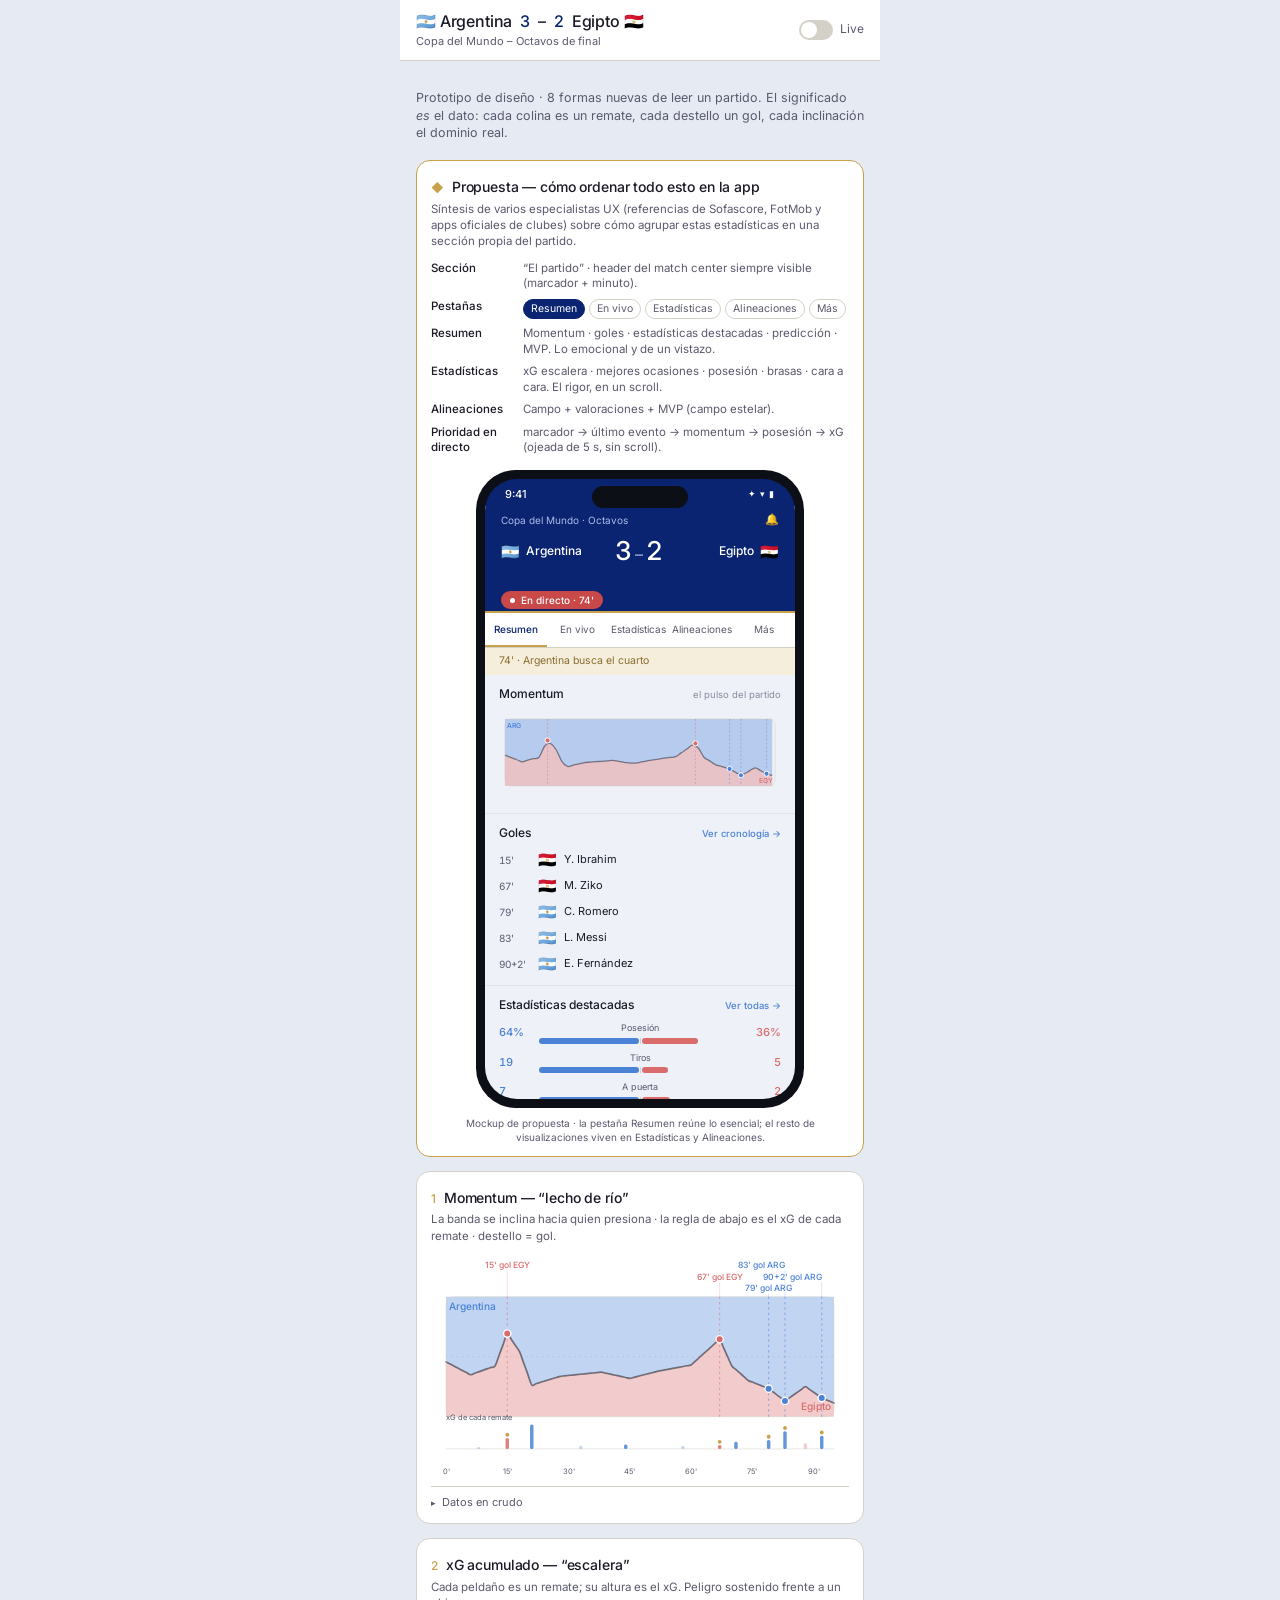
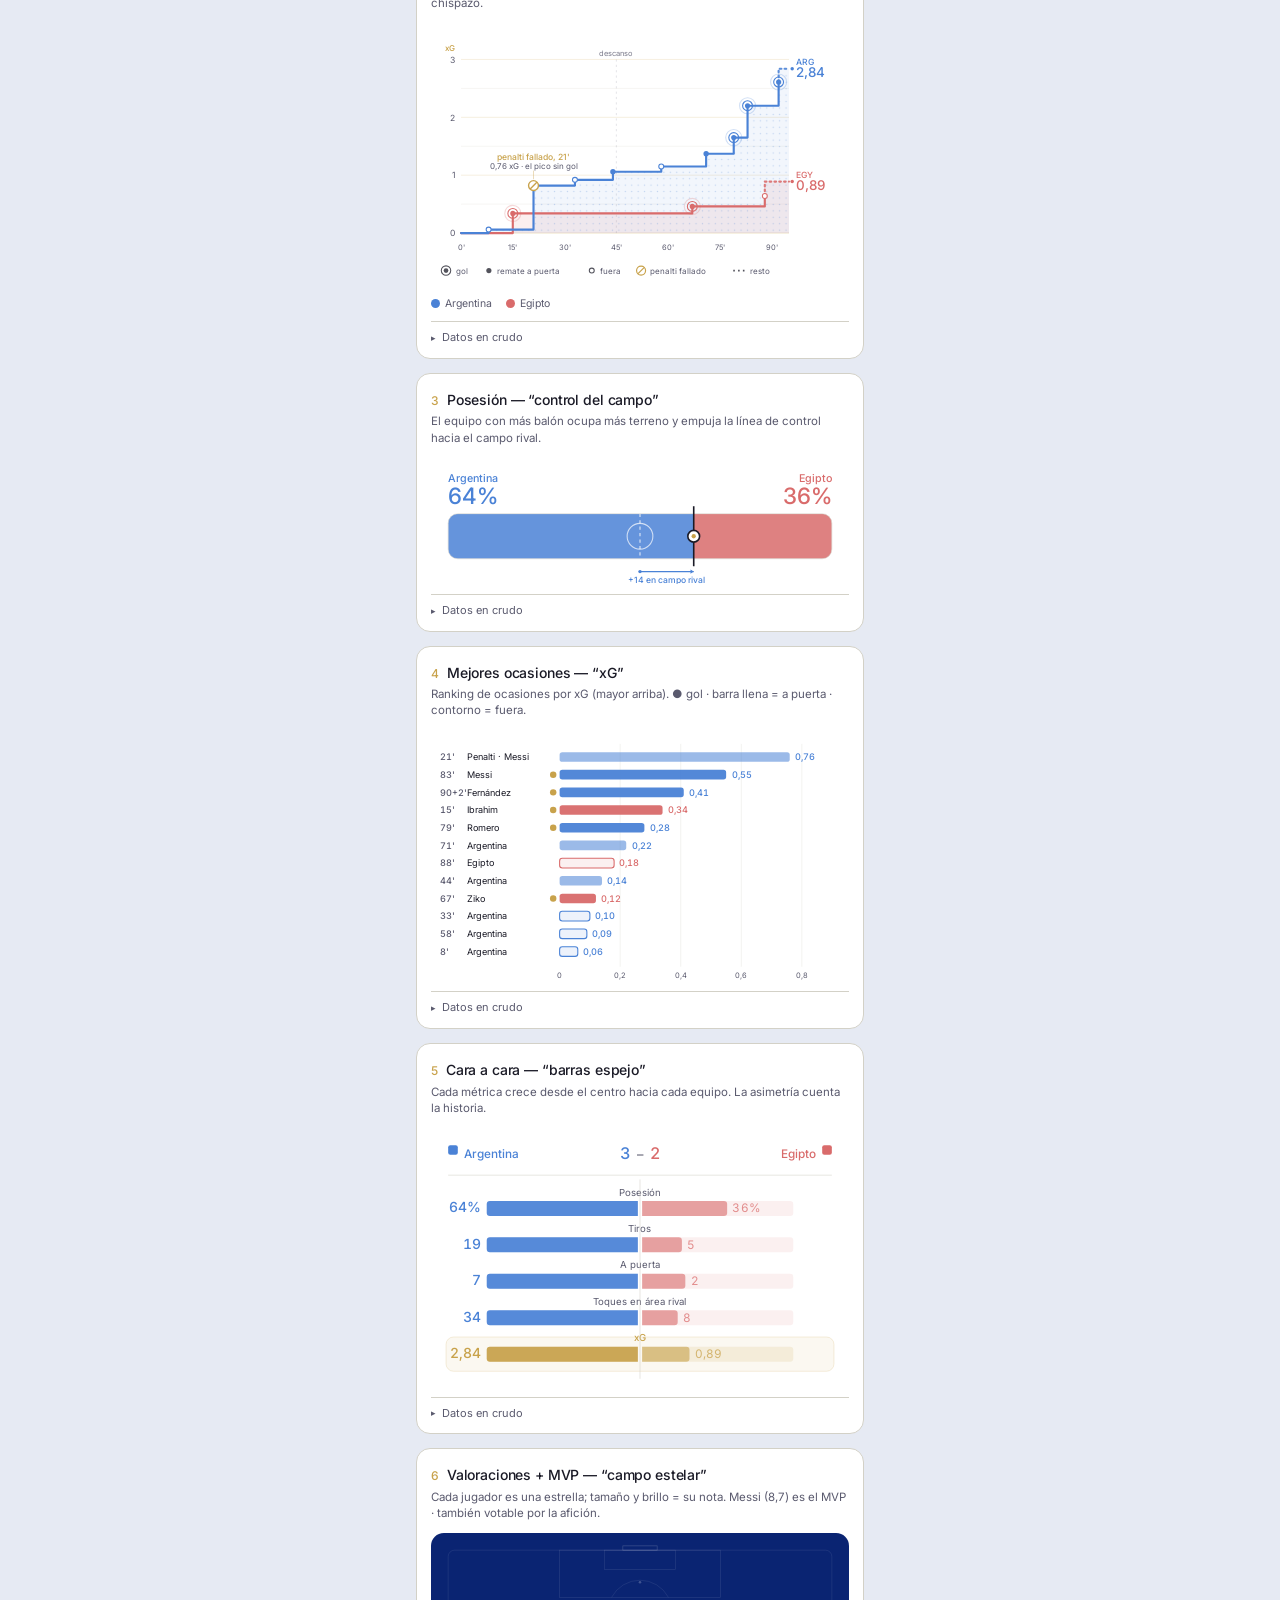
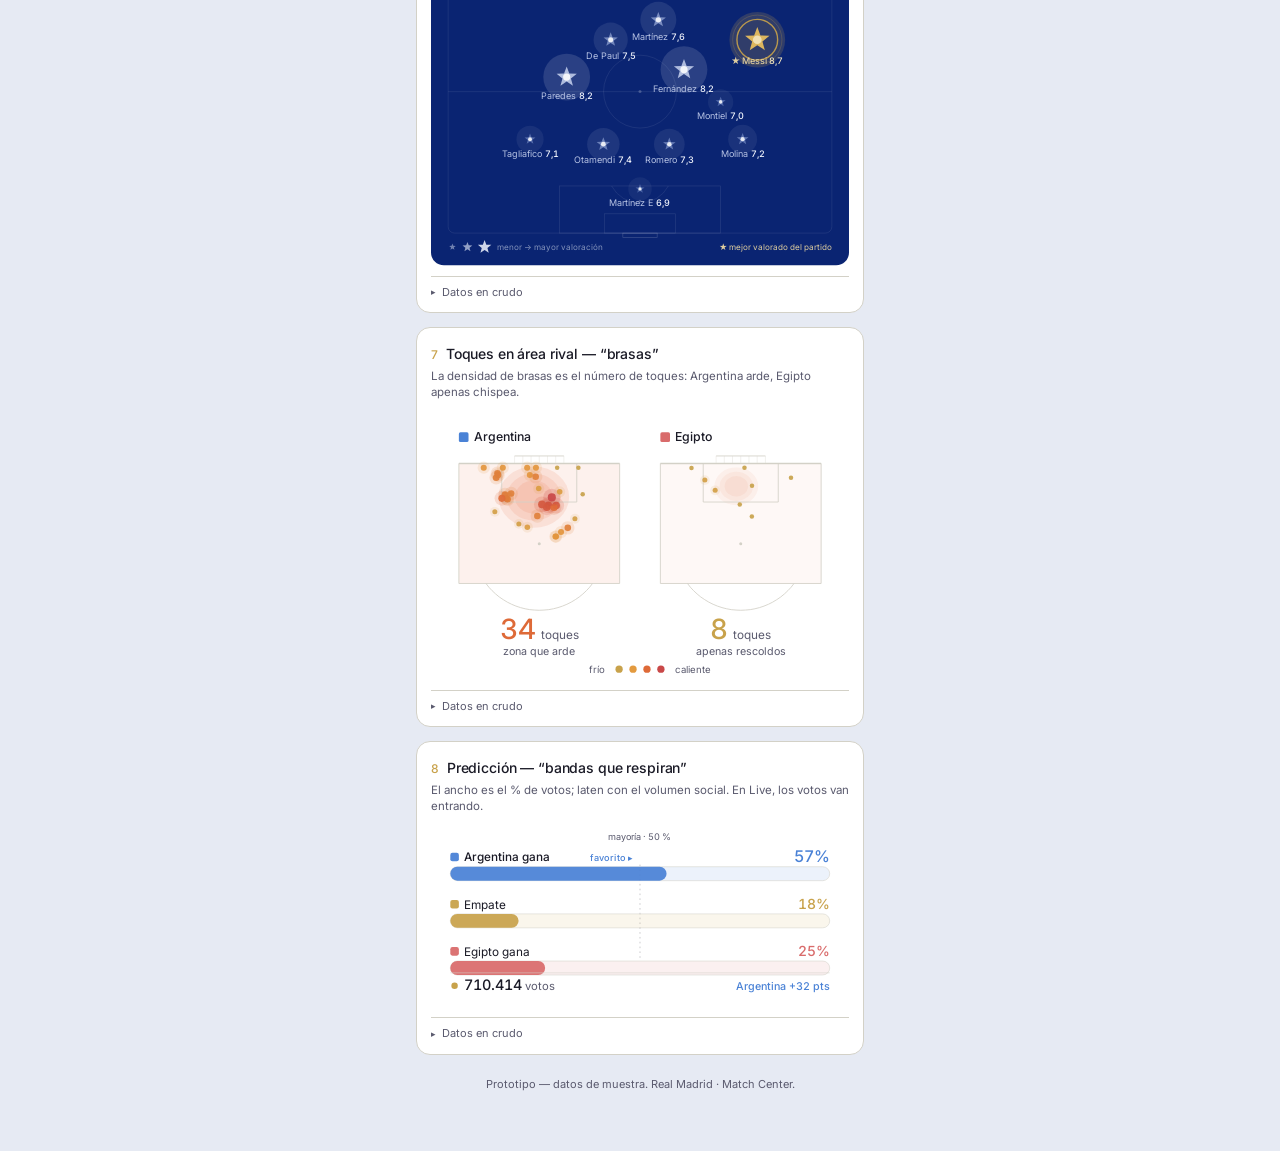
==== commit 28b37ffa: "Añade propuesta de sección "El partido" con mockup del iPhone (UX) Síntesis de varios especialistas " ====
--- a/web/dataviz/index.html
+++ b/web/dataviz/index.html
@@ -1079,10 +1079,162 @@
 }
 
 /* ============================================================================
+   PROPUESTA DE SECCIÓN — "El partido" (Match Center)
+   Síntesis de varios especialistas UX (referencias de Sofascore, FotMob y apps
+   oficiales de clubes). Renderiza la IA recomendada + un mockup del iPhone con
+   la pestaña "Resumen", el header del match center (siempre visible) y dónde
+   viven las 8 visualizaciones.
+   ============================================================================ */
+
+/* momentum en miniatura para el mockup (compacto, sin ids que colisionen) */
+function momentumMini(){
+  const W=286,H=92,padL=6,padR=6,top=8,bot=76,mid=(top+bot)/2,amp=27;
+  const x=m=>padL+(m/T_END)*(W-padL-padR);
+  const fy=m=>mid+momentumAt(m)*amp;
+  /* colores fijos: el mockup del móvil se muestra siempre en claro */
+  const cHome='#4A82D6',cAway='#D96B6B',cInk='#1A1A26',cGold='#C8A24B',cBorder='#D3D1C7';
+  const svg=el('svg',{viewBox:`0 0 ${W} ${H}`,width:'100%',role:'img','aria-label':'Momentum del partido en miniatura'});
+  const pts=[]; for(let m=0;m<=T_END;m+=2) pts.push([x(m),fy(m)]);
+  function smooth(P){let d=`M ${P[0][0].toFixed(1)} ${P[0][1].toFixed(1)}`;
+    for(let i=0;i<P.length-1;i++){const p0=P[i-1]||P[i],p1=P[i],p2=P[i+1],p3=P[i+2]||P[i+1];
+      d+=` C ${(p1[0]+(p2[0]-p0[0])/6).toFixed(1)} ${(p1[1]+(p2[1]-p0[1])/6).toFixed(1)}, ${(p2[0]-(p3[0]-p1[0])/6).toFixed(1)} ${(p2[1]-(p3[1]-p1[1])/6).toFixed(1)}, ${p2[0].toFixed(1)} ${p2[1].toFixed(1)}`;}
+    return d;}
+  const front=smooth(pts), lastX=pts[pts.length-1][0];
+  svg.appendChild(el('path',{d:`${front} L ${lastX} ${top} L ${padL} ${top} Z`,fill:cHome,'fill-opacity':0.34}));
+  svg.appendChild(el('path',{d:`${front} L ${lastX} ${bot} L ${padL} ${bot} Z`,fill:cAway,'fill-opacity':0.34}));
+  svg.appendChild(el('path',{d:front,fill:'none',stroke:cInk,'stroke-width':1.3,'stroke-opacity':0.5}));
+  svg.appendChild(el('rect',{x:padL,y:top,width:W-padL-padR,height:bot-top,rx:6,fill:'none',stroke:cBorder,'stroke-width':0.5}));
+  MATCH.goals.forEach(g=>{const cx=x(g.min),col=g.team==='home'?cHome:cAway;
+    svg.appendChild(el('line',{x1:cx,y1:top,x2:cx,y2:bot,stroke:col,'stroke-width':0.8,'stroke-dasharray':'2 2','stroke-opacity':0.5}));
+    svg.appendChild(el('circle',{cx,cy:fy(g.min),r:2.6,fill:col,stroke:'#fff','stroke-width':1}));});
+  svg.appendChild(el('text',{x:padL+2,y:top+9,'font-size':7,'font-weight':500,fill:cHome},'ARG'));
+  svg.appendChild(el('text',{x:W-padR-2,y:bot-3,'text-anchor':'end','font-size':7,'font-weight':500,fill:cAway},'EGY'));
+  return svg;
+}
+
+function buildProposal(){
+  const sec=document.createElement('section');
+  sec.className='card proposal';
+
+  // filas de "estadísticas destacadas" (barras espejo compactas)
+  // barras espejo compactas: ARG crece hacia la izquierda desde el centro, EGY hacia la derecha
+  const stat=(label,h,a,dispH,dispA,cH,cA)=>{
+    const max=Math.max(h,a);
+    return `
+    <div class="mc-stat">
+      <span class="mc-stat-v" style="color:${cH}">${dispH}</span>
+      <div class="mc-stat-mid">
+        <div class="mc-stat-name" style="color:${cH===('var(--gold)')?'var(--gold)':'#5A5A6E'}">${label}</div>
+        <div class="mc-mirror">
+          <div class="mc-half-l"><i style="width:${(h/max*100).toFixed(1)}%;background:${cH}"></i></div>
+          <div class="mc-half-r"><i style="width:${(a/max*100).toFixed(1)}%;background:${cA}"></i></div>
+        </div>
+      </div>
+      <span class="mc-stat-v" style="color:${cA};text-align:right">${dispA}</span>
+    </div>`;
+  };
+
+  sec.innerHTML = `
+    <h2><span class="idx">◆</span> Propuesta — cómo ordenar todo esto en la app</h2>
+    <div class="sub">Síntesis de varios especialistas UX (referencias de Sofascore, FotMob y apps oficiales de clubes) sobre cómo agrupar estas estadísticas en una sección propia del partido.</div>
+
+    <div class="prop-ia">
+      <div class="prop-row"><b>Sección</b><span>“El partido” · header del match center siempre visible (marcador + minuto).</span></div>
+      <div class="prop-row"><b>Pestañas</b>
+        <span class="prop-tabs"><i class="on">Resumen</i><i>En vivo</i><i>Estadísticas</i><i>Alineaciones</i><i>Más</i></span></div>
+      <div class="prop-row"><b>Resumen</b><span>Momentum · goles · estadísticas destacadas · predicción · MVP. Lo emocional y de un vistazo.</span></div>
+      <div class="prop-row"><b>Estadísticas</b><span>xG escalera · mejores ocasiones · posesión · brasas · cara a cara. El rigor, en un scroll.</span></div>
+      <div class="prop-row"><b>Alineaciones</b><span>Campo + valoraciones + MVP (campo estelar).</span></div>
+      <div class="prop-row"><b>Prioridad en directo</b><span>marcador → último evento → momentum → posesión → xG (ojeada de 5 s, sin scroll).</span></div>
+    </div>
+
+    <div class="mc-phone" role="img" aria-label="Mockup del iPhone con la pestaña Resumen del Match Center">
+      <div class="mc-notch"></div>
+      <div class="mc-screen">
+        <!-- status bar -->
+        <div class="mc-status"><span>9:41</span><span class="mc-status-r">✦ ▾ ▮</span></div>
+
+        <!-- HEADER del match center (sticky en la app real) -->
+        <div class="mc-header">
+          <div class="mc-comp"><span>Copa del Mundo · Octavos</span><span class="mc-bell">🔔</span></div>
+          <div class="mc-score">
+            <div class="mc-team"><span class="mc-flag">🇦🇷</span><span>Argentina</span></div>
+            <div class="mc-nums">3<span>–</span>2</div>
+            <div class="mc-team mc-team-r"><span>Egipto</span><span class="mc-flag">🇪🇬</span></div>
+          </div>
+          <div class="mc-live"><span class="mc-live-dot"></span> En directo · 74'</div>
+        </div>
+
+        <!-- tab bar -->
+        <div class="mc-tabs"><i class="on">Resumen</i><i>En vivo</i><i>Estadísticas</i><i>Alineaciones</i><i>Más</i></div>
+
+        <!-- contenido scrollable (pestaña Resumen) -->
+        <div class="mc-body">
+          <div class="mc-ribbon">74' · Argentina busca el cuarto</div>
+
+          <div class="mc-block">
+            <div class="mc-bh"><span>Momentum</span><span class="mc-bh-x">el pulso del partido</span></div>
+            <div id="mcMomentumSlot" class="mc-momentum"></div>
+          </div>
+
+          <div class="mc-block">
+            <div class="mc-bh"><span>Goles</span><span class="mc-link">Ver cronología →</span></div>
+            <div class="mc-goals">
+              <div class="mc-goal"><span class="mc-min">15'</span><span class="mc-flag">🇪🇬</span> Y. Ibrahim</div>
+              <div class="mc-goal"><span class="mc-min">67'</span><span class="mc-flag">🇪🇬</span> M. Ziko</div>
+              <div class="mc-goal"><span class="mc-min">79'</span><span class="mc-flag">🇦🇷</span> C. Romero</div>
+              <div class="mc-goal"><span class="mc-min">83'</span><span class="mc-flag">🇦🇷</span> L. Messi</div>
+              <div class="mc-goal"><span class="mc-min">90+2'</span><span class="mc-flag">🇦🇷</span> E. Fernández</div>
+            </div>
+          </div>
+
+          <div class="mc-block">
+            <div class="mc-bh"><span>Estadísticas destacadas</span><span class="mc-link">Ver todas →</span></div>
+            ${stat('Posesión',64,36,'64%','36%','var(--home)','var(--away)')}
+            ${stat('Tiros',19,5,'19','5','var(--home)','var(--away)')}
+            ${stat('A puerta',7,2,'7','2','var(--home)','var(--away)')}
+            ${stat('xG',2.84,0.89,'2,84','0,89','var(--gold)','#B99A63')}
+          </div>
+
+          <div class="mc-block">
+            <div class="mc-bh"><span>Predicción de la afición</span><span class="mc-link">Vota →</span></div>
+            <div class="mc-pred">
+              <div class="mc-pred-row"><span>Gana Argentina</span><i style="width:57%;background:var(--home)"></i><b>57%</b></div>
+              <div class="mc-pred-row"><span>Empate</span><i style="width:18%;background:#B99A63"></i><b>18%</b></div>
+              <div class="mc-pred-row"><span>Gana Egipto</span><i style="width:25%;background:var(--away)"></i><b>25%</b></div>
+              <div class="mc-pred-votes">710.414 votos</div>
+            </div>
+          </div>
+
+          <div class="mc-block">
+            <div class="mc-bh"><span>Jugador del partido</span><span class="mc-link">Vota tu MVP →</span></div>
+            <div class="mc-mvp">
+              <div class="mc-mvp-star">★</div>
+              <div class="mc-mvp-info"><b>Lionel Messi</b><span>Argentina · mediapunta</span></div>
+              <div class="mc-mvp-rating">8,7</div>
+            </div>
+          </div>
+
+          <div class="mc-block mc-block-last">
+            <div class="mc-bh"><span>Alineaciones</span><span class="mc-link">Ver →</span></div>
+            <div class="mc-lineup">4-4-2 · XI inicial confirmado</div>
+          </div>
+        </div>
+      </div>
+    </div>
+    <div class="prop-foot">Mockup de propuesta · la pestaña Resumen reúne lo esencial; el resto de visualizaciones viven en Estadísticas y Alineaciones.</div>
+  `;
+
+  sec.querySelector('#mcMomentumSlot').appendChild(momentumMini());
+  return sec;
+}
+
+/* ============================================================================
    BUILD THE FEED
    ============================================================================ */
 const feed=document.getElementById('feed');
 const cards={}; // keep references for Live-mode re-render
+feed.appendChild(buildProposal());  // propuesta de sección al inicio del feed
 
 function mount(idx,title,sub,vizFn,rawFn,extras){
   const c=card(idx,title,sub);
@@ -1241,5 +1393,116 @@
 @keyframes rmTwinkle{ 0%,100%{ opacity:1; } 50%{ opacity:.68; } }
 @media (prefers-reduced-motion: reduce){ .rm-halo{ animation:none; } }
 </style>
+<style>
+/* ============================================================================
+   PROPUESTA DE SECCIÓN — IA + mockup del iPhone (Match Center "El partido")
+   El interior del teléfono se muestra siempre en claro (como la app real),
+   con colores fijos, aunque la página esté en modo oscuro.
+   ============================================================================ */
+.card.proposal{ border-color:var(--gold); }
+.card.proposal h2 .idx{ color:var(--gold); }
+
+/* --- resumen de arquitectura (fuera del teléfono) --- */
+.prop-ia{ display:flex; flex-direction:column; gap:7px; margin:2px 0 14px; }
+.prop-row{ display:flex; gap:8px; font-size:11.5px; line-height:1.35; }
+.prop-row b{ flex:0 0 84px; color:var(--ink); font-weight:500; }
+.prop-row span{ color:var(--muted); }
+.prop-tabs{ display:flex; flex-wrap:wrap; gap:4px; }
+.prop-tabs i{ font-style:normal; font-size:10.5px; padding:2px 7px; border-radius:20px;
+  border:0.5px solid var(--border); color:var(--muted); }
+.prop-tabs i.on{ background:var(--blue); color:#fff; border-color:var(--blue); }
+
+/* --- carcasa del teléfono --- */
+.mc-phone{ position:relative; width:328px; max-width:100%; margin:6px auto 4px;
+  background:#0d0f16; border-radius:40px; padding:9px; }
+.mc-notch{ position:absolute; top:16px; left:50%; transform:translateX(-50%);
+  width:96px; height:22px; background:#0d0f16; border-radius:14px; z-index:5; }
+.mc-screen{ position:relative; height:620px; border-radius:32px; overflow-y:auto; overflow-x:hidden;
+  background:#EEF1F8; color:#1A1A26; -webkit-overflow-scrolling:touch;
+  scrollbar-width:none; }
+.mc-screen::-webkit-scrollbar{ display:none; }
+
+/* --- status bar --- */
+.mc-status{ display:flex; justify-content:space-between; align-items:center;
+  padding:8px 20px 4px; font-size:11px; font-weight:500; color:#1A1A26;
+  background:#0A2472; color:#fff; }
+.mc-status-r{ letter-spacing:1px; font-size:9px; }
+
+/* --- HEADER del match center (azul club, sticky en la app real) --- */
+.mc-header{ position:sticky; top:0; z-index:4; background:#0A2472; color:#fff;
+  padding:6px 16px 0; border-bottom:2px solid #C8A24B; }
+.mc-comp{ display:flex; justify-content:space-between; align-items:center;
+  font-size:10px; color:#AEBBE6; }
+.mc-bell{ font-size:11px; }
+.mc-score{ display:flex; align-items:center; justify-content:center; gap:12px; padding:6px 0 8px; }
+.mc-team{ display:flex; align-items:center; gap:6px; font-size:12px; font-weight:500; flex:1; }
+.mc-team-r{ justify-content:flex-end; }
+.mc-flag{ font-size:15px; }
+.mc-nums{ font-size:26px; font-weight:500; letter-spacing:2px; font-variant-numeric:tabular-nums; }
+.mc-nums span{ font-size:16px; color:#8EA0D6; margin:0 1px; }
+.mc-live{ display:inline-flex; align-items:center; gap:6px; font-size:10px; font-weight:500;
+  background:#C94848; color:#fff; padding:2px 9px; border-radius:20px;
+  position:relative; top:8px; }
+.mc-live-dot{ width:5px; height:5px; border-radius:50%; background:#fff; animation:mcblink 1.1s steps(2,start) infinite; }
+@keyframes mcblink{ 50%{ opacity:.3; } }
+.mc-header{ padding-bottom:10px; }
+
+/* --- tab bar --- */
+.mc-tabs{ position:sticky; top:0; display:flex; background:#fff;
+  border-bottom:0.5px solid #D3D1C7; z-index:3; }
+.mc-tabs i{ flex:1; font-style:normal; text-align:center; font-size:10px; color:#5A5A6E;
+  padding:9px 2px; border-bottom:2px solid transparent; }
+.mc-tabs i.on{ color:#0A2472; font-weight:500; border-bottom-color:#C8A24B; }
+
+/* --- cuerpo scrollable --- */
+.mc-body{ padding:0 0 16px; }
+.mc-ribbon{ background:#F5EEDC; color:#8a6d2f; font-size:10.5px; padding:6px 14px; }
+.mc-block{ padding:11px 14px; border-bottom:0.5px solid #E2E4EC; }
+.mc-block-last{ border-bottom:0; }
+.mc-bh{ display:flex; justify-content:space-between; align-items:baseline; margin-bottom:8px; }
+.mc-bh span:first-child{ font-size:12px; font-weight:500; color:#1A1A26; }
+.mc-bh-x{ font-size:9.5px; color:#8a8a9c; }
+.mc-link{ font-size:9.5px; color:#4A82D6; font-weight:500; }
+.mc-momentum{ line-height:0; }
+
+/* --- goles --- */
+.mc-goals{ display:flex; flex-direction:column; gap:5px; }
+.mc-goal{ display:flex; align-items:center; gap:7px; font-size:11px; color:#1A1A26; }
+.mc-min{ font-size:10px; color:#5A5A6E; min-width:32px; font-variant-numeric:tabular-nums; }
+
+/* --- estadísticas destacadas (barras espejo compactas) --- */
+.mc-stat{ display:flex; align-items:center; gap:8px; margin-bottom:8px; }
+.mc-stat-v{ font-size:11px; font-weight:500; min-width:32px; font-variant-numeric:tabular-nums; }
+.mc-stat-mid{ flex:1; }
+.mc-stat-name{ text-align:center; font-size:9px; color:#5A5A6E; margin-bottom:3px; }
+.mc-mirror{ display:flex; height:6px; }
+.mc-half-l{ flex:1; display:flex; justify-content:flex-end; border-right:0.5px solid #CFCFDA; padding-right:1px; }
+.mc-half-r{ flex:1; padding-left:1px; }
+.mc-half-l i,.mc-half-r i{ display:block; height:100%; border-radius:3px; }
+
+/* --- predicción --- */
+.mc-pred{ display:flex; flex-direction:column; gap:6px; }
+.mc-pred-row{ display:flex; align-items:center; gap:8px; font-size:10.5px; color:#1A1A26; }
+.mc-pred-row span{ min-width:86px; }
+.mc-pred-row i{ display:block; height:8px; border-radius:5px; }
+.mc-pred-row b{ font-weight:500; min-width:30px; text-align:right; font-variant-numeric:tabular-nums; }
+.mc-pred-votes{ font-size:9.5px; color:#8a8a9c; text-align:center; margin-top:2px; }
+
+/* --- MVP --- */
+.mc-mvp{ display:flex; align-items:center; gap:11px; background:#F7F3E8;
+  border:0.5px solid #E4D9B8; border-radius:12px; padding:9px 12px; }
+.mc-mvp-star{ width:30px; height:30px; border-radius:50%; background:#0A2472; color:#C8A24B;
+  display:flex; align-items:center; justify-content:center; font-size:15px; flex:0 0 auto; }
+.mc-mvp-info{ flex:1; display:flex; flex-direction:column; }
+.mc-mvp-info b{ font-size:12px; font-weight:500; }
+.mc-mvp-info span{ font-size:9.5px; color:#8a6d2f; }
+.mc-mvp-rating{ font-size:20px; font-weight:500; color:#C8A24B; font-variant-numeric:tabular-nums; }
+
+/* --- alineaciones --- */
+.mc-lineup{ font-size:11px; color:#5A5A6E; }
+
+.prop-foot{ text-align:center; font-size:10px; color:var(--muted); margin-top:8px; }
+
+</style>
 </body>
 </html>
